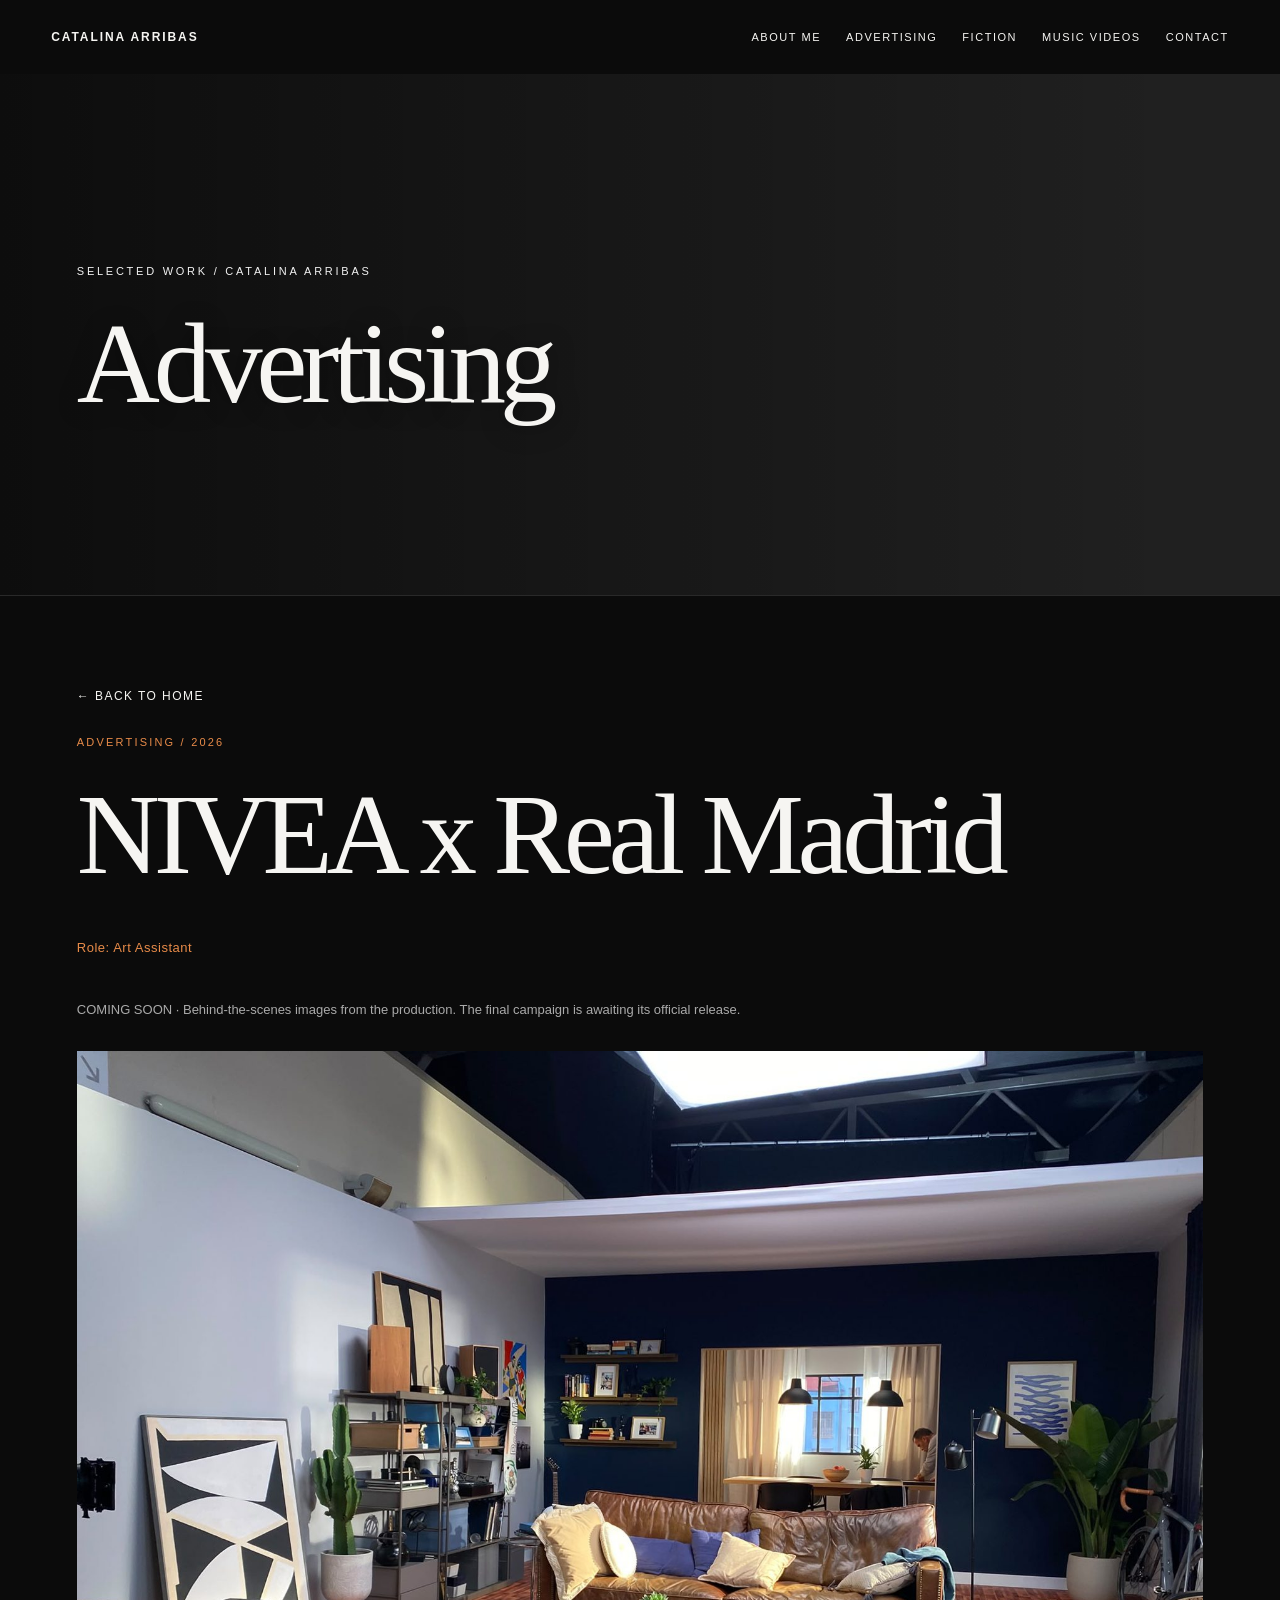
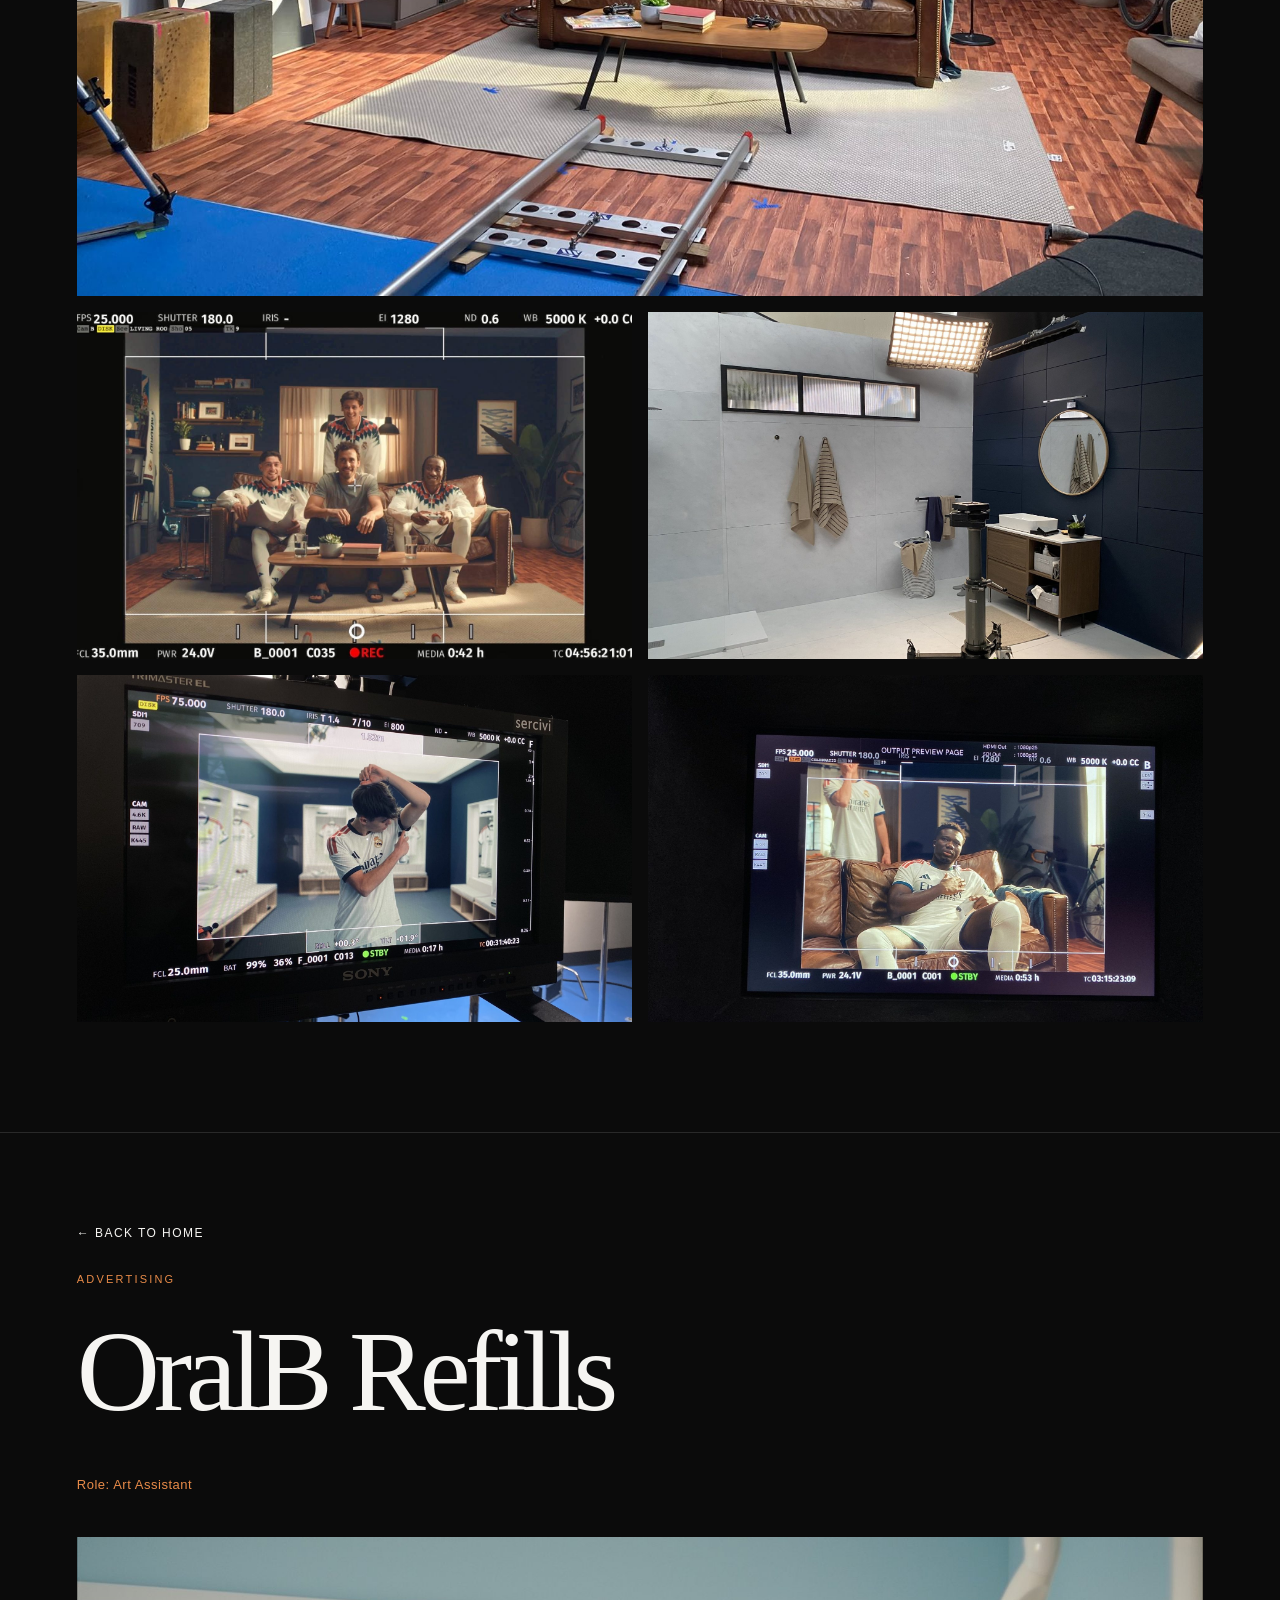
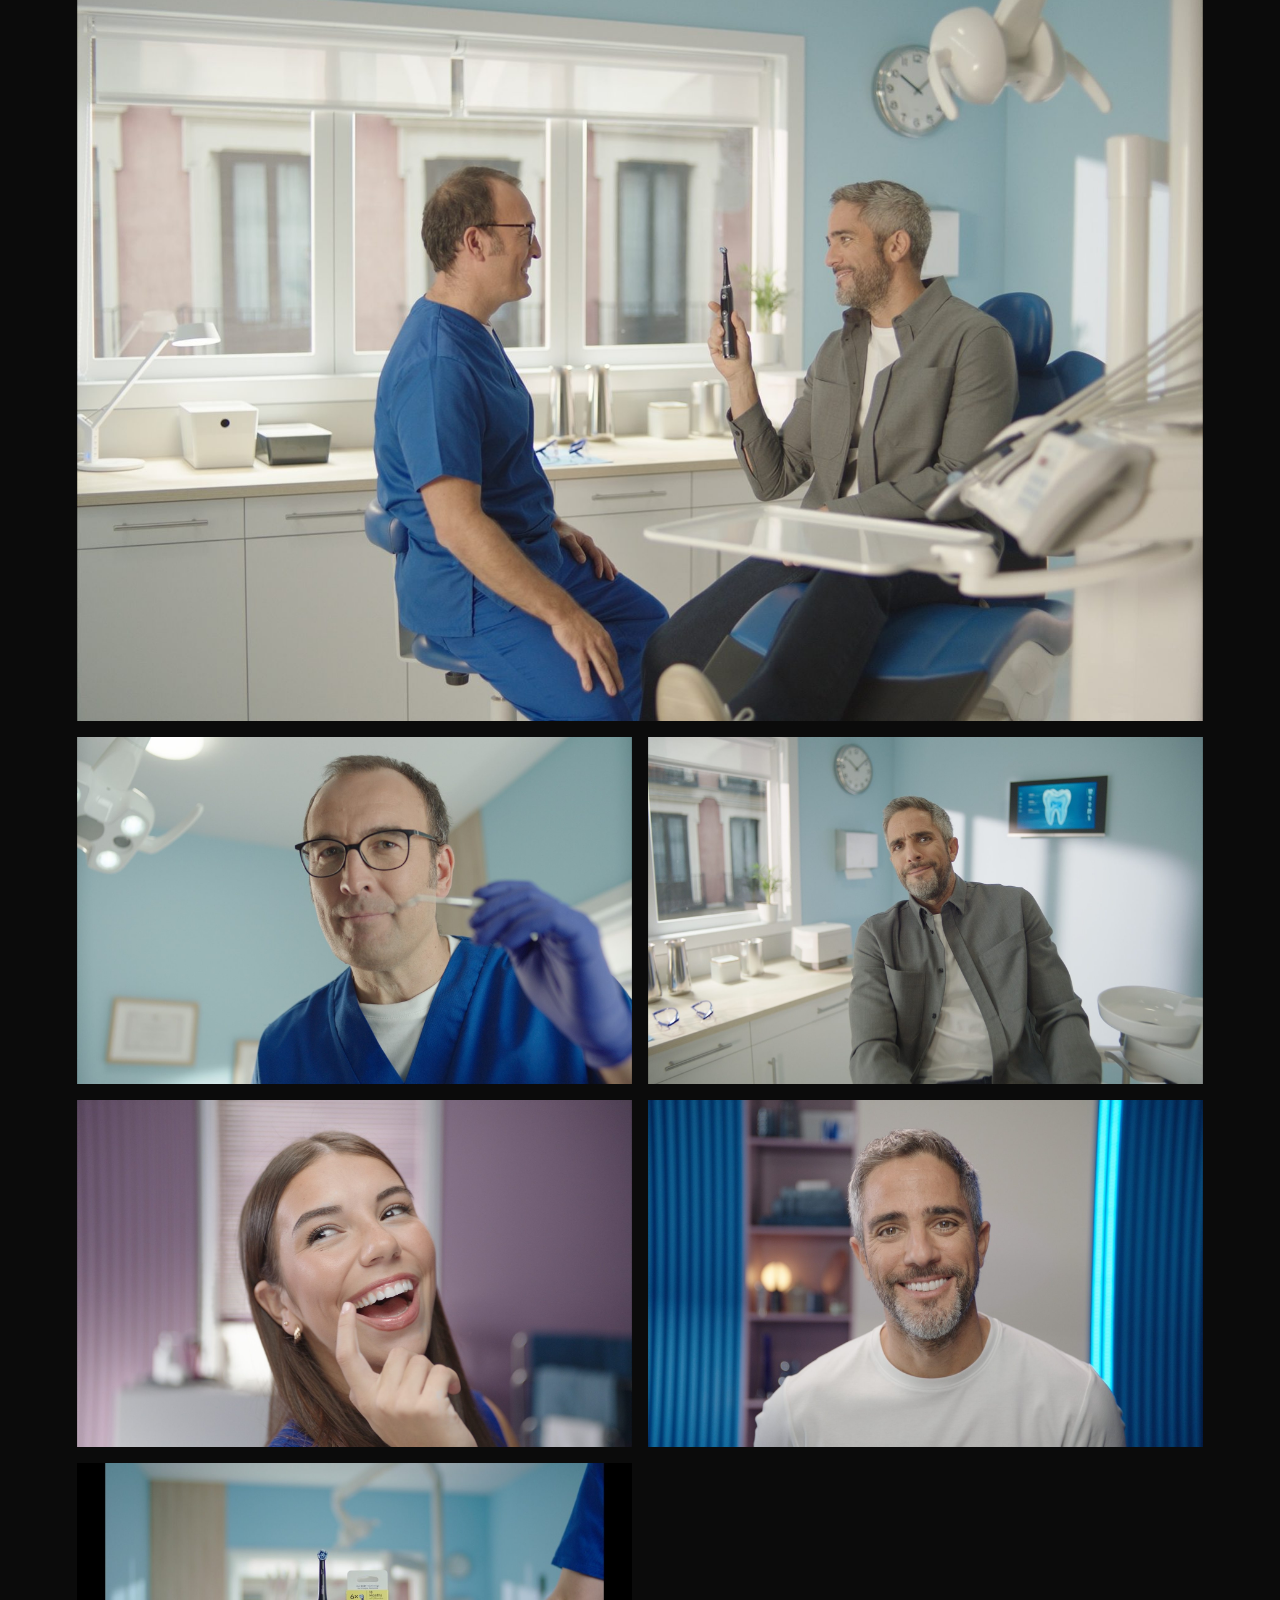
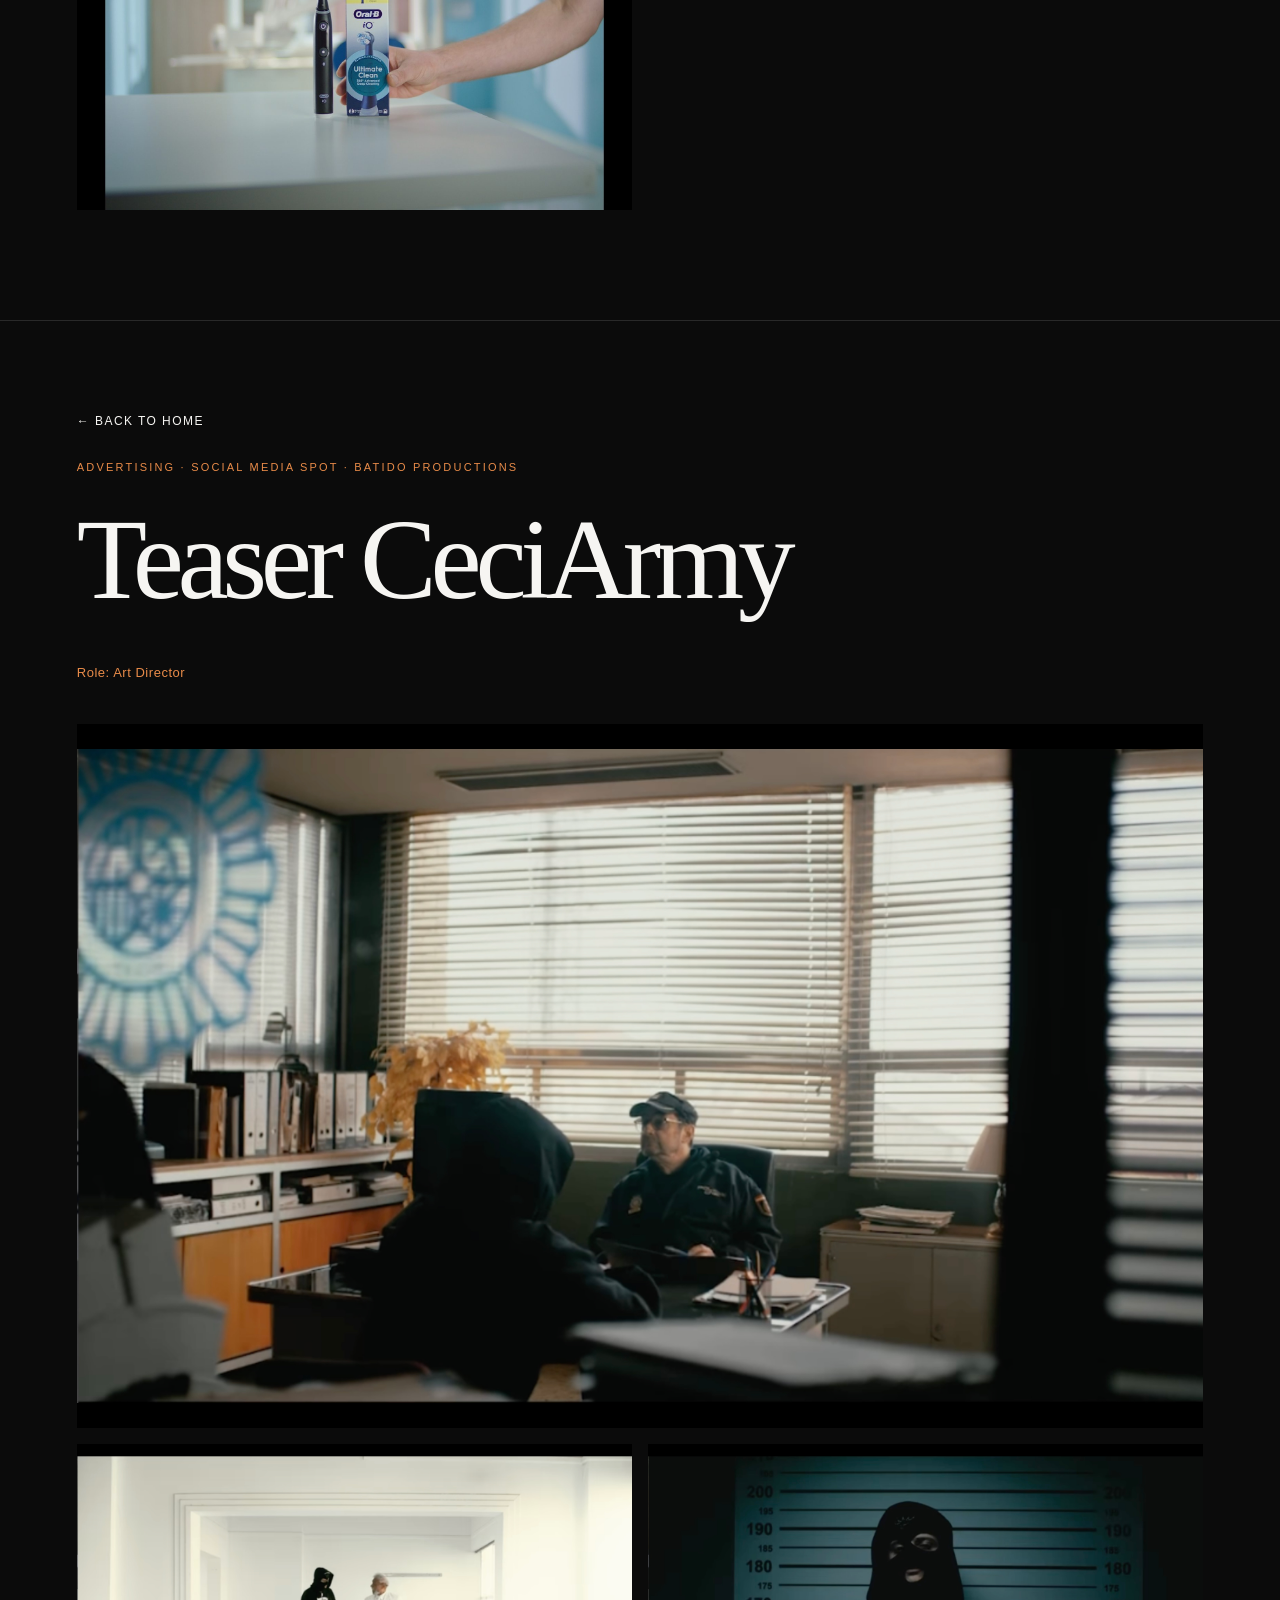
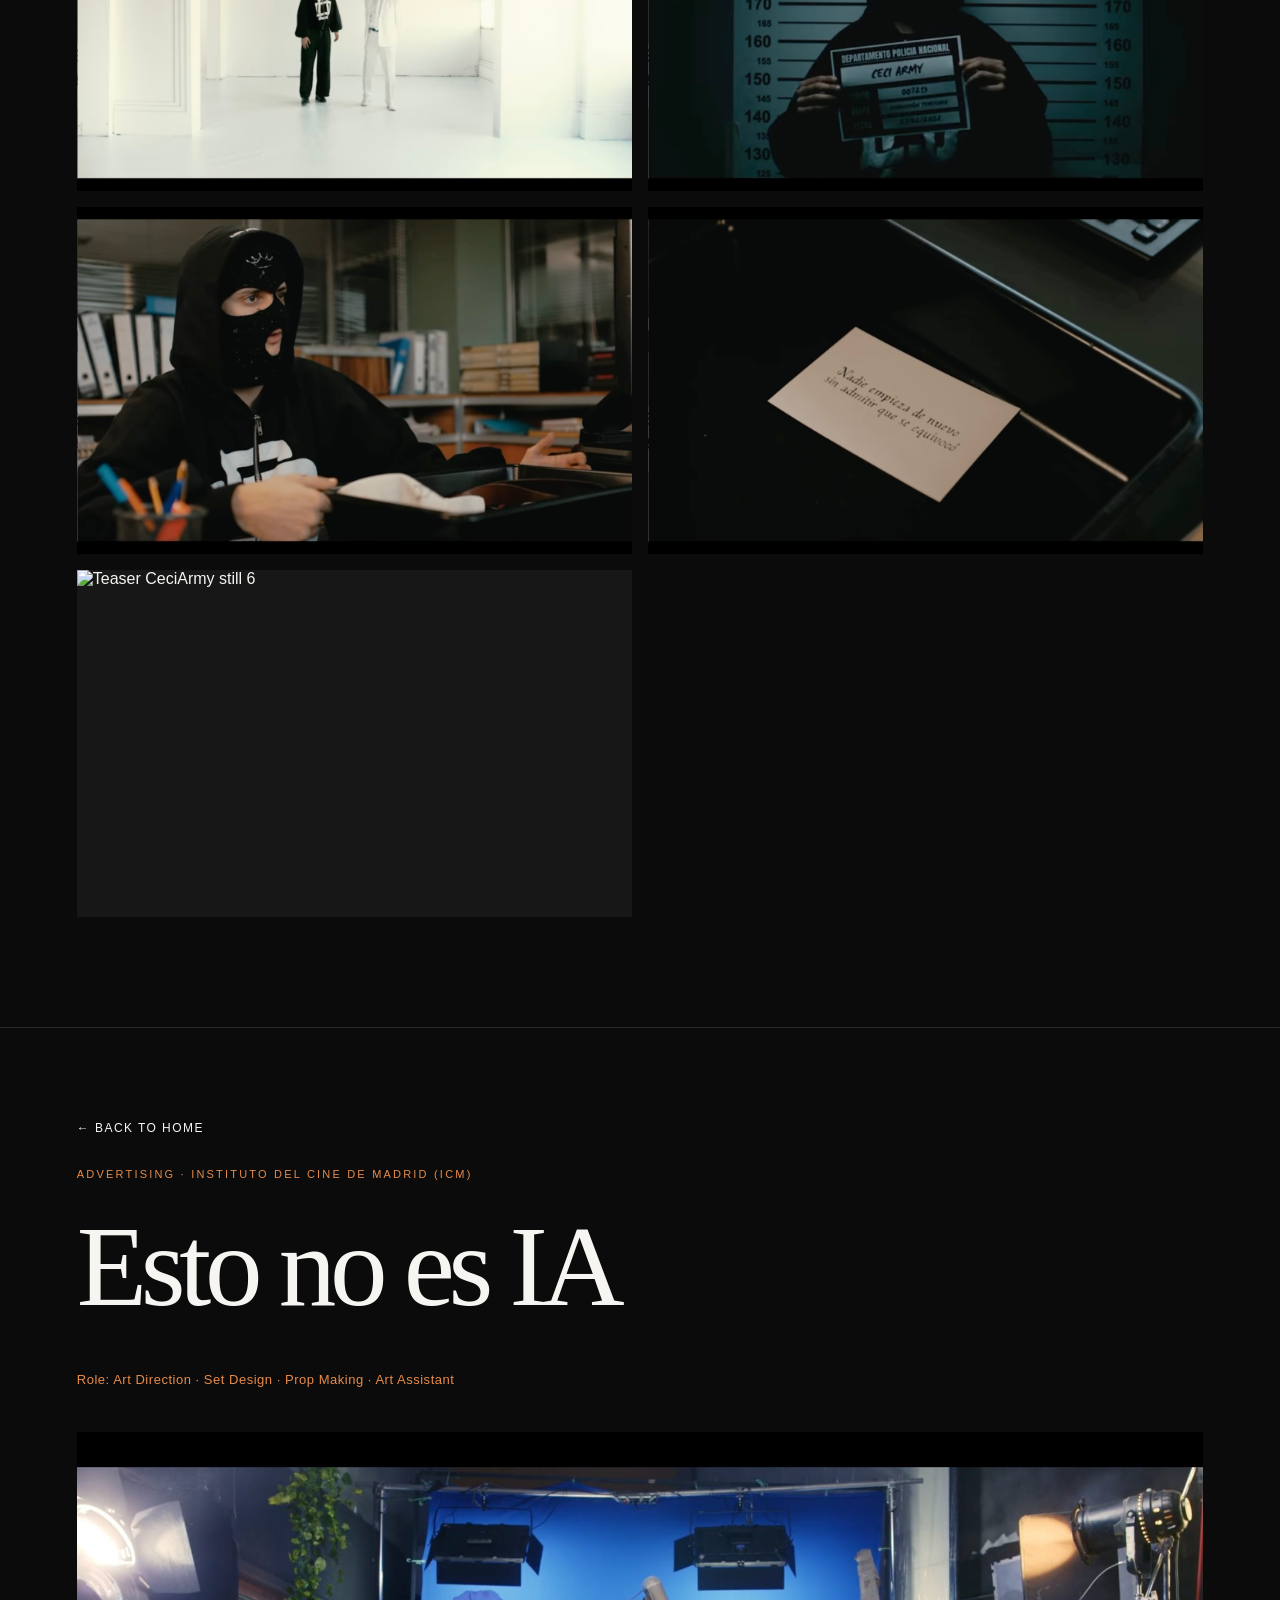
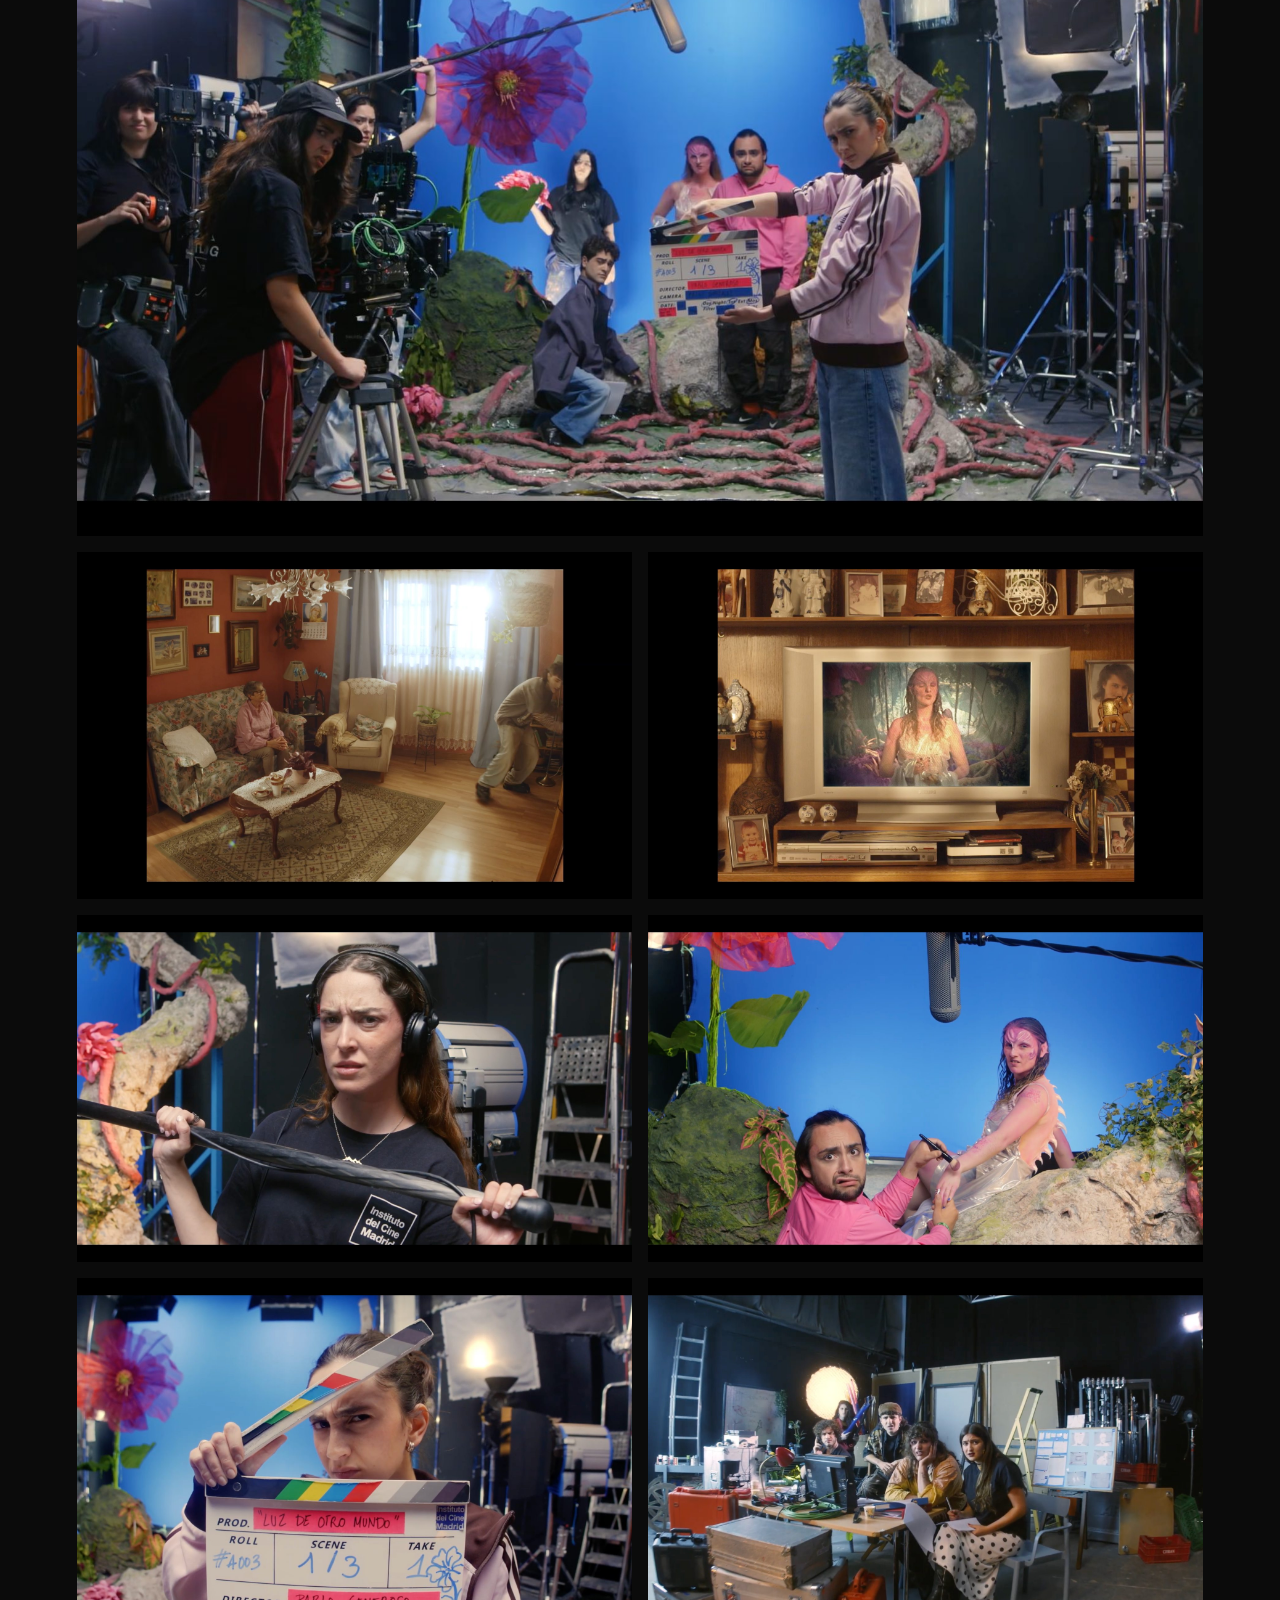
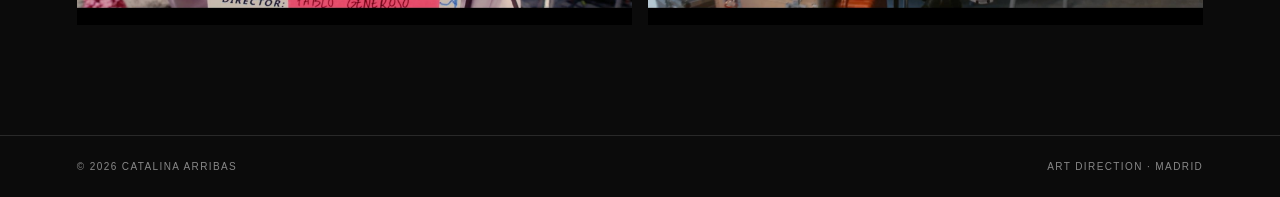
==== advertising.html @ 6de8f1e8 "Add files via upload" ====
<!DOCTYPE html>

<html lang="en"><head><meta charset="utf-8"/><meta content="width=device-width, initial-scale=1" name="viewport"/><meta content="#0b0b0b" name="theme-color"/><meta content="Catalina Arribas — Art Direction portfolio. Advertising, Fiction and Music Videos." name="description"/><title>Advertising — Catalina Arribas</title><style>
:root{color-scheme:dark}*{box-sizing:border-box}html{scroll-behavior:smooth}body{margin:0;background:#0b0b0b;color:#f6f5f2;font-family:Arial,Helvetica,sans-serif}a{color:inherit;text-decoration:none}header{position:absolute;z-index:3;top:0;left:0;width:100%;padding:30px 4%;display:flex;align-items:center;justify-content:space-between;gap:24px}.brand{font-size:12px;font-weight:700;letter-spacing:.16em}nav{display:flex;flex-wrap:wrap;gap:25px}nav a{font-size:11px;letter-spacing:.14em;text-transform:uppercase;transition:opacity .2s}nav a:hover{opacity:.55}.hero{min-height:100svh;position:relative;display:flex;align-items:center;justify-content:center;overflow:hidden;background:#111}.hero:before{content:"";position:absolute;inset:0;background:url('assets/cover.jpg') center center/cover no-repeat;filter:brightness(1)}.hero:after{content:"";position:absolute;inset:0;background:linear-gradient(180deg,rgba(0,0,0,.45),transparent 30%,rgba(0,0,0,.36))}.hero-content{z-index:1;text-align:center;width:100%;padding:20px}.hero h1{font-family:Georgia,'Times New Roman',serif;font-size:clamp(64px,11vw,185px);font-weight:400;letter-spacing:-.07em;line-height:.9;margin:0}.hero p{font-size:11px;letter-spacing:.38em;text-transform:uppercase;margin:30px 0 0}.scroll{position:absolute;z-index:2;bottom:32px;left:4%;font-size:10px;letter-spacing:.18em;text-transform:uppercase}section{padding:110px 6%;min-height:65vh;border-bottom:1px solid #292929}.eyebrow{font-size:11px;letter-spacing:.25em;text-transform:uppercase;color:#a8a8a8}h2{font-family:Georgia,'Times New Roman',serif;font-weight:400;font-size:clamp(55px,9vw,120px);letter-spacing:-.055em;margin:20px 0 35px}.project-card{display:block;max-width:1200px;margin-top:25px}.project-card img{display:block;width:100%;height:auto;aspect-ratio:16/9;object-fit:cover;transition:opacity .3s}.project-image{position:relative;display:block;overflow:hidden;background:#111}.project-image img{filter:brightness(.40) saturate(.72);transform:scale(1);transition:filter .65s ease,transform .8s ease}.project-card:hover .project-image img,.project-card:focus-visible .project-image img{filter:brightness(1) saturate(1);transform:scale(1.025)}.project-overlay{position:absolute;inset:0;display:flex;flex-direction:column;justify-content:center;align-items:center;text-align:center;padding:24px;pointer-events:none}.project-overlay-title{font-family:Georgia,serif;font-size:clamp(38px,6.5vw,100px);font-weight:400;letter-spacing:-.045em;line-height:1.05;text-shadow:0 2px 24px rgba(0,0,0,.35)}.project-overlay-subtitle{font-size:11px;letter-spacing:.22em;text-transform:uppercase;margin-top:20px}.project-card:focus-visible{outline:2px solid #d66b00;outline-offset:5px}@media(prefers-reduced-motion:reduce){.project-image img{transition:none}}.project-meta{display:flex;justify-content:space-between;gap:12px;flex-wrap:wrap;margin-top:18px}.project-meta strong{font-size:18px;font-weight:400}.project-meta span{font-size:11px;letter-spacing:.12em;text-transform:uppercase;color:#aaa}.project-detail{padding-top:100px}.project-detail img{display:block;width:100%;height:auto;margin-top:25px}.back-link{font-size:12px;letter-spacing:.12em;text-transform:uppercase}.placeholder{min-height:250px;border:1px solid #303030;display:flex;align-items:center;justify-content:center;text-align:center;color:#8e8e8e;font-size:12px;letter-spacing:.12em;text-transform:uppercase;padding:30px}.note{color:#aaa;max-width:600px;line-height:1.7;font-size:14px}.contact-link{font-family:Georgia,serif;font-size:clamp(25px,5vw,70px);text-decoration:underline;text-underline-offset:9px}footer{display:flex;justify-content:space-between;gap:16px;padding:25px 6%;color:#888;font-size:10px;letter-spacing:.14em;text-transform:uppercase}@media(max-width:700px){header{padding:23px 5%;align-items:flex-start;flex-direction:column;gap:20px}nav{gap:14px}nav a{font-size:10px}.hero h1{font-size:clamp(62px,15vw,105px)}.hero:before{background-position:56% center}section{padding:85px 6%;min-height:50vh}footer{flex-direction:column}}

.project-stack{display:grid;gap:72px}.project-card{margin-top:0}.project-overlay-title{color:#fff}
.project-tag{position:absolute;top:22px;right:22px;font-size:10px;letter-spacing:.18em;
padding:9px 12px;border:1px solid rgba(255,255,255,.65);color:#fff}
.project-detail{scroll-margin-top:20px}.detail-head{margin-bottom:40px}.detail-kicker{
font-size:11px;letter-spacing:.2em;text-transform:uppercase;color:#aaa}
.detail-role{color:#bdbdbd;font-size:13px;letter-spacing:.04em;line-height:1.8}
.gallery{display:grid;grid-template-columns:repeat(2,minmax(0,1fr));gap:16px}
.gallery img{margin:0;width:100%;height:100%;object-fit:cover}
.gallery figure{margin:0;overflow:hidden;background:#171717}
.gallery figure:first-child{grid-column:1/-1}
.gallery figure:first-child img{max-height:850px;object-fit:contain}
.gallery figure:not(:first-child) img{aspect-ratio:16/10}
.gallery figcaption{font-size:10px;letter-spacing:.12em;color:#999;padding:10px 0 4px}
.detail-note{font-size:13px;color:#aaa;line-height:1.7;max-width:700px;margin:0 0 30px}
@media(max-width:700px){.project-stack{gap:44px}.gallery{grid-template-columns:1fr}
.gallery figure:first-child{grid-column:auto}.project-tag{top:12px;right:12px;font-size:9px}
.project-overlay-title{font-size:clamp(28px,7vw,56px)}}

.project-meta span,.detail-kicker,.detail-role,.project-overlay-subtitle{color:#e88b49}.project-tag{color:#f2a064;border-color:#e88b49}

/* About and editorial separators */
#about{position:relative;min-height:100vh;display:grid;grid-template-columns:1fr 1fr;gap:6vw;align-items:center;background:#161616 url('assets/about-me.png') center/cover no-repeat;padding:120px 6%;isolation:isolate}#about:before{content:'';position:absolute;inset:0;background:linear-gradient(90deg,rgba(0,0,0,.66),rgba(0,0,0,.72));z-index:-1}.about-title{font-family:Georgia,serif;font-weight:400;font-size:clamp(56px,7vw,115px);line-height:.98;letter-spacing:-.055em;margin:32px 0}.about-copy{font-size:clamp(15px,1.35vw,20px);line-height:1.75;max-width:660px}.about-columns{display:grid;grid-template-columns:1fr 1fr;gap:22px;margin-top:38px}.about-columns h3{font-size:11px;letter-spacing:.18em;text-transform:uppercase;color:#d68a40}.about-columns p{font-size:14px;line-height:1.8}.section-banner{height:clamp(105px,12vw,190px);width:100%;background-position:center;background-size:cover;border:0;padding:0;min-height:0}.section-banner.advertising{background-image:url('assets/banner-advertising.jpg')}.section-banner.fiction{background-image:url('assets/banner-fiction.jpg')}.section-banner.music{background-image:url('assets/banner-music-videos.jpg')}.section-banner.contact{background-image:url('assets/banner-contact.jpg')}#contact .contact-phone{font-size:clamp(21px,3vw,38px);font-family:Georgia,serif} @media(max-width:700px){#about{grid-template-columns:1fr;gap:12px;padding:110px 6% 75px;min-height:85vh}.about-title{font-size:clamp(55px,12vw,85px)}.about-copy{font-size:15px}.section-banner{height:110px}}
 .hero-name{position:relative;color:#e87900;font-family:Georgia,serif;font-weight:400;font-size:clamp(76px,13vw,210px);line-height:.76;letter-spacing:-.075em;text-align:center;text-transform:none;text-shadow:0 1px 8px rgba(0,0,0,.1)}@media(max-width:700px){.hero-name{font-size:clamp(70px,17vw,135px)}} 
/* Project pages: only covers on home; details open as separate views */
.project-detail{display:none}
.project-detail:target{display:block;min-height:100vh;padding-top:130px}
body:has(.project-detail:target) main > :not(.project-detail){display:none}
body:has(.project-detail:target) .project-detail:not(:target){display:none}
.project-image-placeholder{width:100%;height:100%;min-height:300px;display:grid;place-items:center;background:#222;color:#aaa;letter-spacing:.15em;text-transform:uppercase;font-size:12px}
</style><style>header{position:relative;background:#0b0b0b}main>section:first-child{min-height:0;padding-top:85px;padding-bottom:40px}main>section:first-child h2{margin-bottom:0}.project-detail{scroll-margin-top:20px}</style><style>/* Category pages: display every project in sequence, including when arriving via a cover anchor. */
.project-detail,.project-detail:target{display:block !important;min-height:0 !important;padding-top:90px !important;scroll-margin-top:20px}
body:has(.project-detail:target) main > :not(.project-detail){display:block !important}
body:has(.project-detail:target) .project-detail:not(:target){display:block !important}
.project-detail .back-link{display:inline-block;margin-bottom:22px}
@media(max-width:700px){.project-detail,.project-detail:target{padding-top:65px !important}}
</style><style>
/* Full-bleed photographic category header */
main > section:first-child{
  position:relative; isolation:isolate; display:flex; flex-direction:column;
  justify-content:center; min-height:clamp(360px,58vh,720px) !important;
  padding:100px 6% 75px !important; border-bottom:1px solid #292929;
  background:#242424 url('assets/header-advertising.jpg') center center/cover no-repeat;
}
main > section:first-child::before{content:"";position:absolute;inset:0;z-index:-1;
  background:linear-gradient(90deg,rgba(0,0,0,.64),rgba(0,0,0,.12) 90%);}
main > section:first-child h2{margin:20px 0 0 !important;position:relative;
  text-shadow:0 3px 25px rgba(0,0,0,.35);}
main > section:first-child .eyebrow{position:relative;color:#f2f2f2;}
@media(max-width:700px){main > section:first-child{min-height:390px !important;
  padding:95px 6% 60px !important;background-position:center;}}
</style></head><body><header><a class="brand" href="index.html#home">CATALINA ARRIBAS</a><nav aria-label="Main navigation"><a href="index.html#about">About Me</a><a href="advertising.html">Advertising</a><a href="fiction.html">Fiction</a><a href="music-videos.html">Music Videos</a><a href="index.html#contact">Contact</a></nav></header><main><section id="advertising"><span class="eyebrow">Selected work / Catalina Arribas</span><h2>Advertising</h2></section><section class="project-detail" id="nivea-real-madrid"><a class="back-link" href="index.html#advertising">← Back to Home</a><div class="detail-head"><p class="detail-kicker">Advertising / 2026</p><h2>NIVEA x Real Madrid</h2><p class="detail-role">Role: Art Assistant</p></div><p class="detail-note">COMING SOON · Behind-the-scenes images from the production. The final campaign is awaiting its official release.</p><div class="gallery"><figure><img alt="NIVEA x Real Madrid — image 1" loading="lazy" src="assets/nivea-01.jpg"/></figure><figure><img alt="NIVEA x Real Madrid — image 2" loading="lazy" src="assets/nivea-02.jpg"/></figure><figure><img alt="NIVEA x Real Madrid — image 3" loading="lazy" src="assets/nivea-03.jpg"/></figure><figure><img alt="NIVEA x Real Madrid — image 4" loading="lazy" src="assets/nivea-04.jpg"/></figure><figure><img alt="NIVEA x Real Madrid — image 5" loading="lazy" src="assets/nivea-05.jpg"/></figure></div></section><section class="project-detail" id="oralb-refills"><a class="back-link" href="index.html#advertising">← Back to Home</a><div class="detail-head"><p class="detail-kicker">Advertising</p><h2>OralB Refills</h2><p class="detail-role">Role: Art Assistant</p></div><div class="gallery"><figure><img alt="OralB Refills — image 1" loading="lazy" src="assets/oralb-01.jpg"/></figure><figure><img alt="OralB Refills — image 2" loading="lazy" src="assets/oralb-02.jpg"/></figure><figure><img alt="OralB Refills — image 3" loading="lazy" src="assets/oralb-03.jpg"/></figure><figure><img alt="OralB Refills — image 4" loading="lazy" src="assets/oralb-04.jpg"/></figure><figure><img alt="OralB Refills — image 5" loading="lazy" src="assets/oralb-05.jpg"/></figure><figure><img alt="OralB Refills — image 6" loading="lazy" src="assets/oralb-06.jpg"/></figure></div></section><section class="project-detail" id="ceciarmy"><a class="back-link" href="index.html#advertising">← Back to Home</a><div class="detail-head"><p class="detail-kicker">Advertising · Social Media Spot · Batido Productions</p><h2>Teaser CeciArmy</h2><p class="detail-role">Role: Art Director</p></div><div class="gallery"><figure><img alt="Teaser CeciArmy still 1" loading="lazy" src="assets/ceciarmy-01.jpg"/></figure><figure><img alt="Teaser CeciArmy still 2" loading="lazy" src="assets/ceciarmy-02.jpg"/></figure><figure><img alt="Teaser CeciArmy still 3" loading="lazy" src="assets/ceciarmy-03.jpg"/></figure><figure><img alt="Teaser CeciArmy still 4" loading="lazy" src="assets/ceciarmy-04.jpg"/></figure><figure><img alt="Teaser CeciArmy still 5" loading="lazy" src="assets/ceciarmy-05.jpg"/></figure><figure><img alt="Teaser CeciArmy still 6" loading="lazy" src="assets/ceciarmy-06.jpg"/></figure></div></section><section class="project-detail" id="esto-no-es-ia"><a class="back-link" href="index.html#advertising">← Back to Home</a><div class="detail-head"><p class="detail-kicker">Advertising · Instituto del Cine de Madrid (ICM)</p><h2>Esto no es IA</h2><p class="detail-role">Role: Art Direction · Set Design · Prop Making · Art Assistant</p></div><div class="gallery"><figure><img alt="Esto no es IA — image 1" loading="lazy" src="assets/icm-01.jpg"/></figure><figure><img alt="Esto no es IA — image 2" loading="lazy" src="assets/icm-02.jpg"/></figure><figure><img alt="Esto no es IA — image 3" loading="lazy" src="assets/icm-03.jpg"/></figure><figure><img alt="Esto no es IA — image 4" loading="lazy" src="assets/icm-04.jpg"/></figure><figure><img alt="Esto no es IA — image 5" loading="lazy" src="assets/icm-05.jpg"/></figure><figure><img alt="Esto no es IA — image 6" loading="lazy" src="assets/icm-06.jpg"/></figure><figure><img alt="Esto no es IA — image 7" loading="lazy" src="assets/icm-07.jpg"/></figure></div></section></main><footer><span>© 2026 Catalina Arribas</span><span>Art Direction · Madrid</span></footer></body></html>
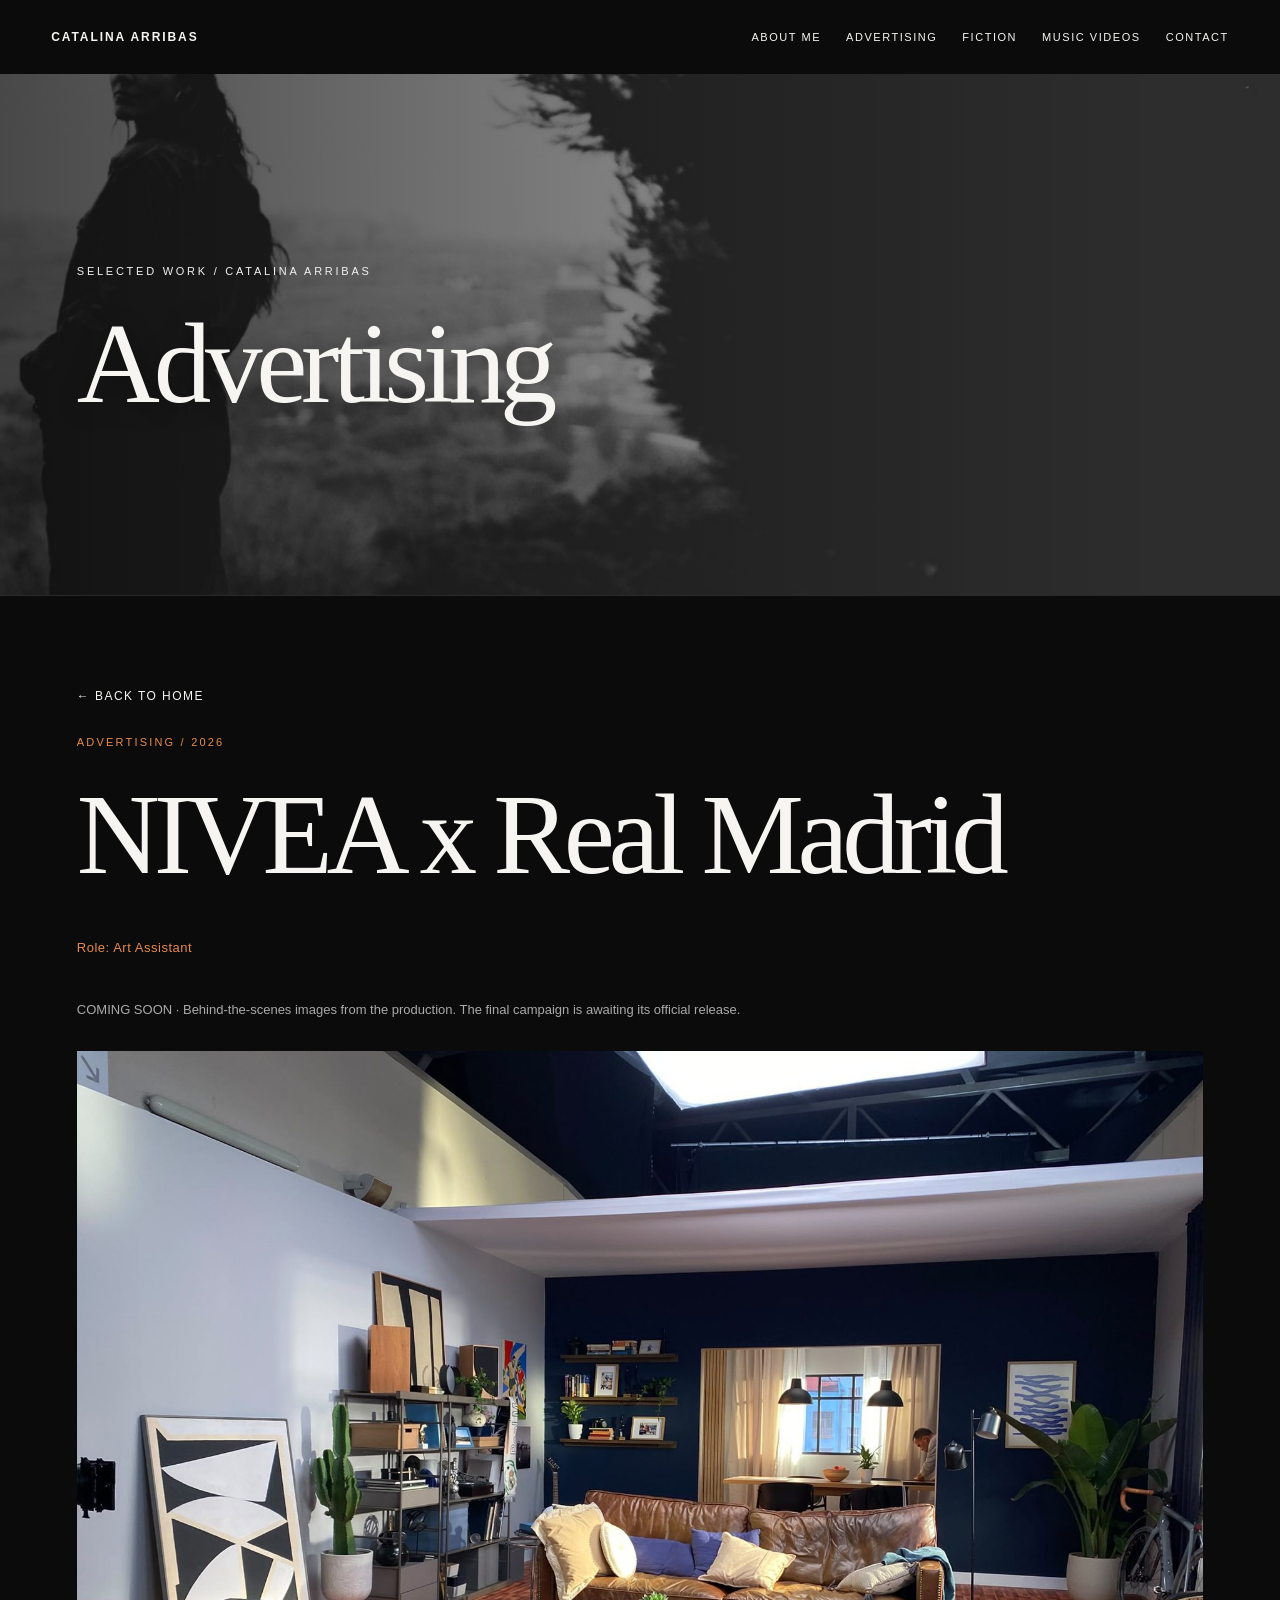
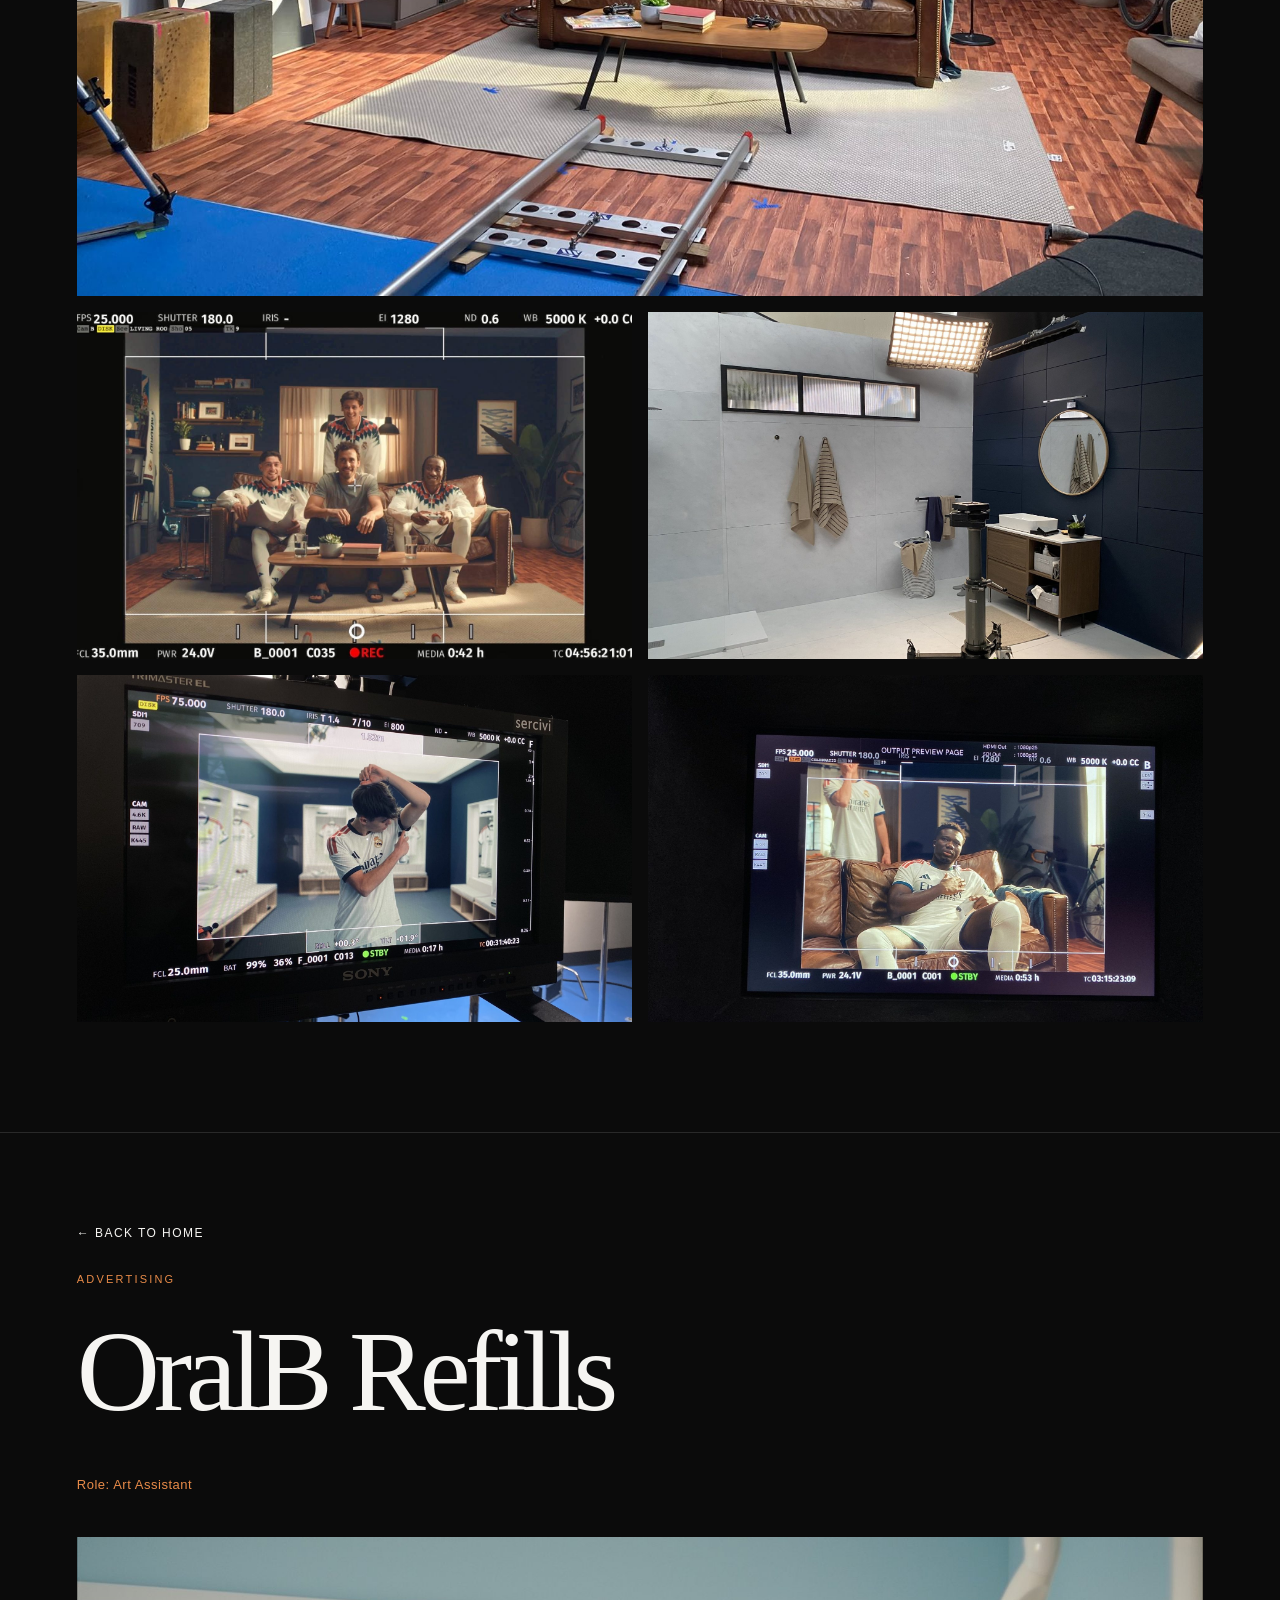
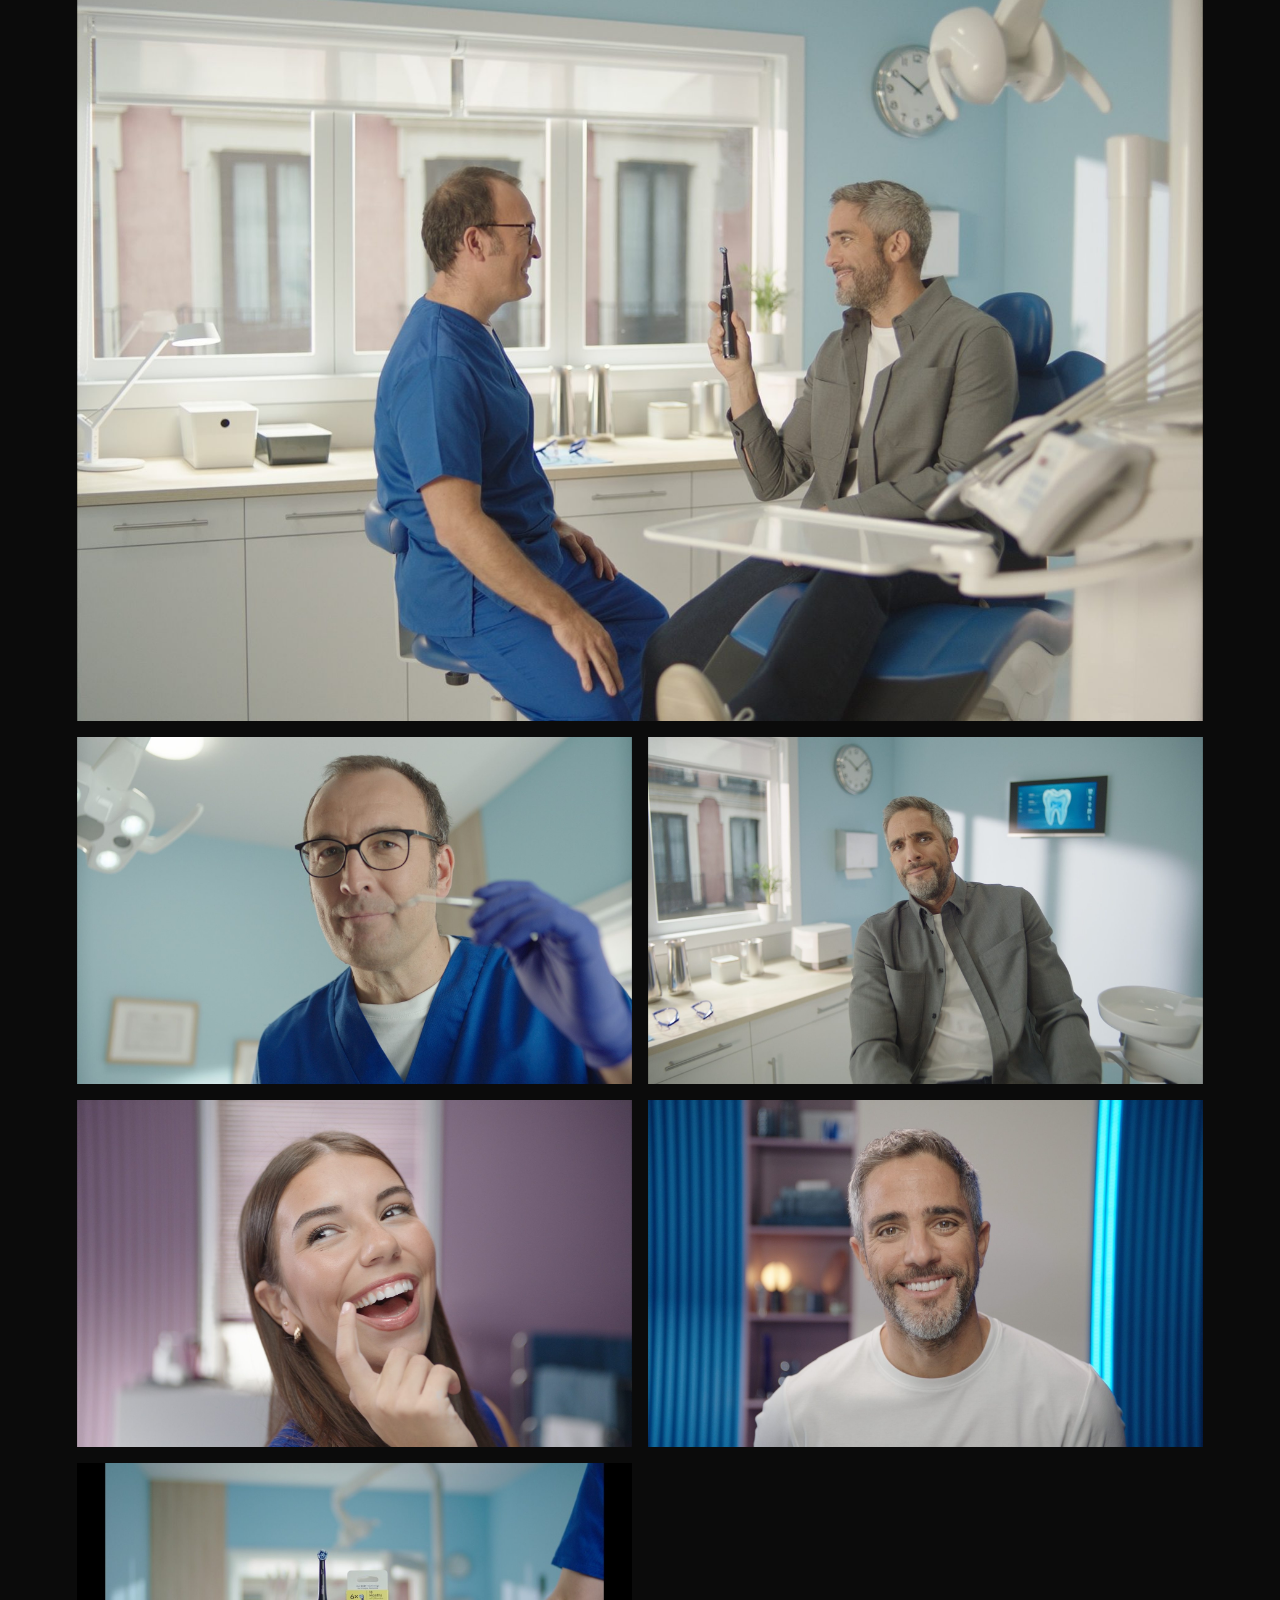
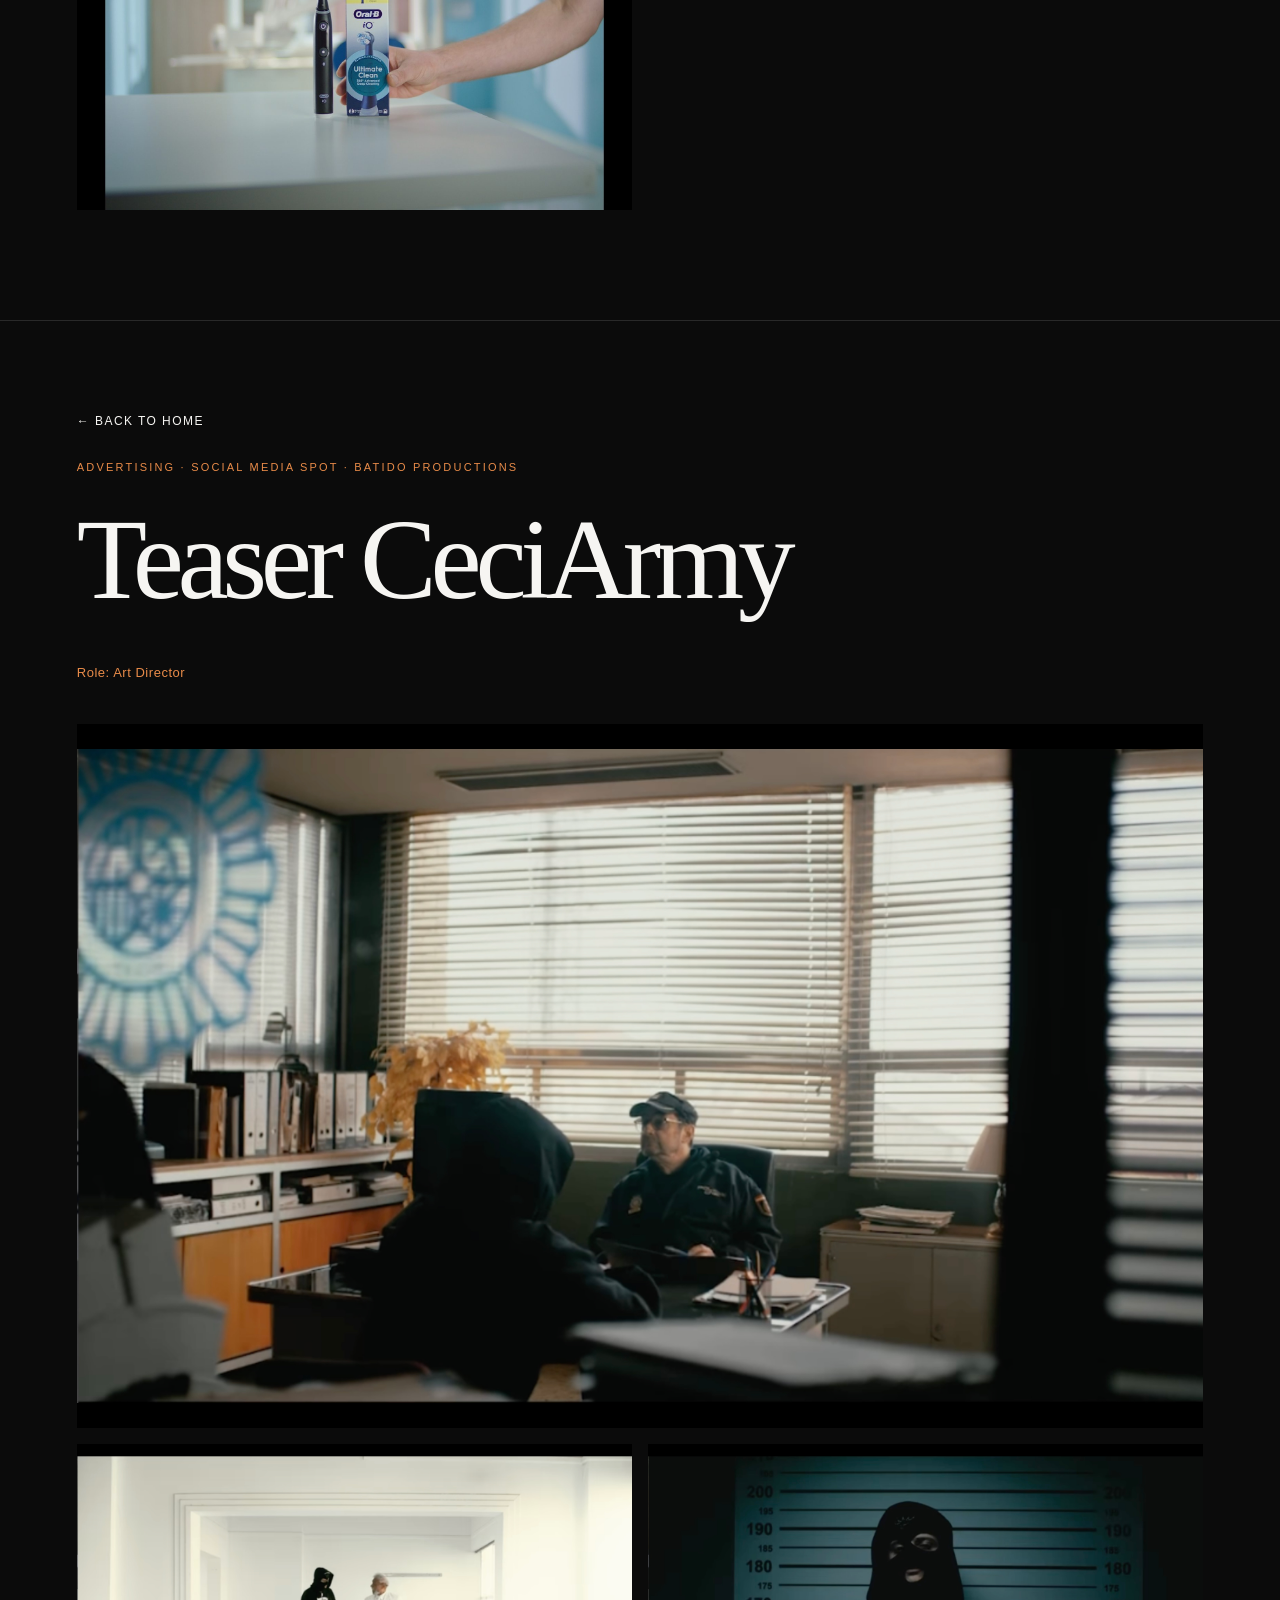
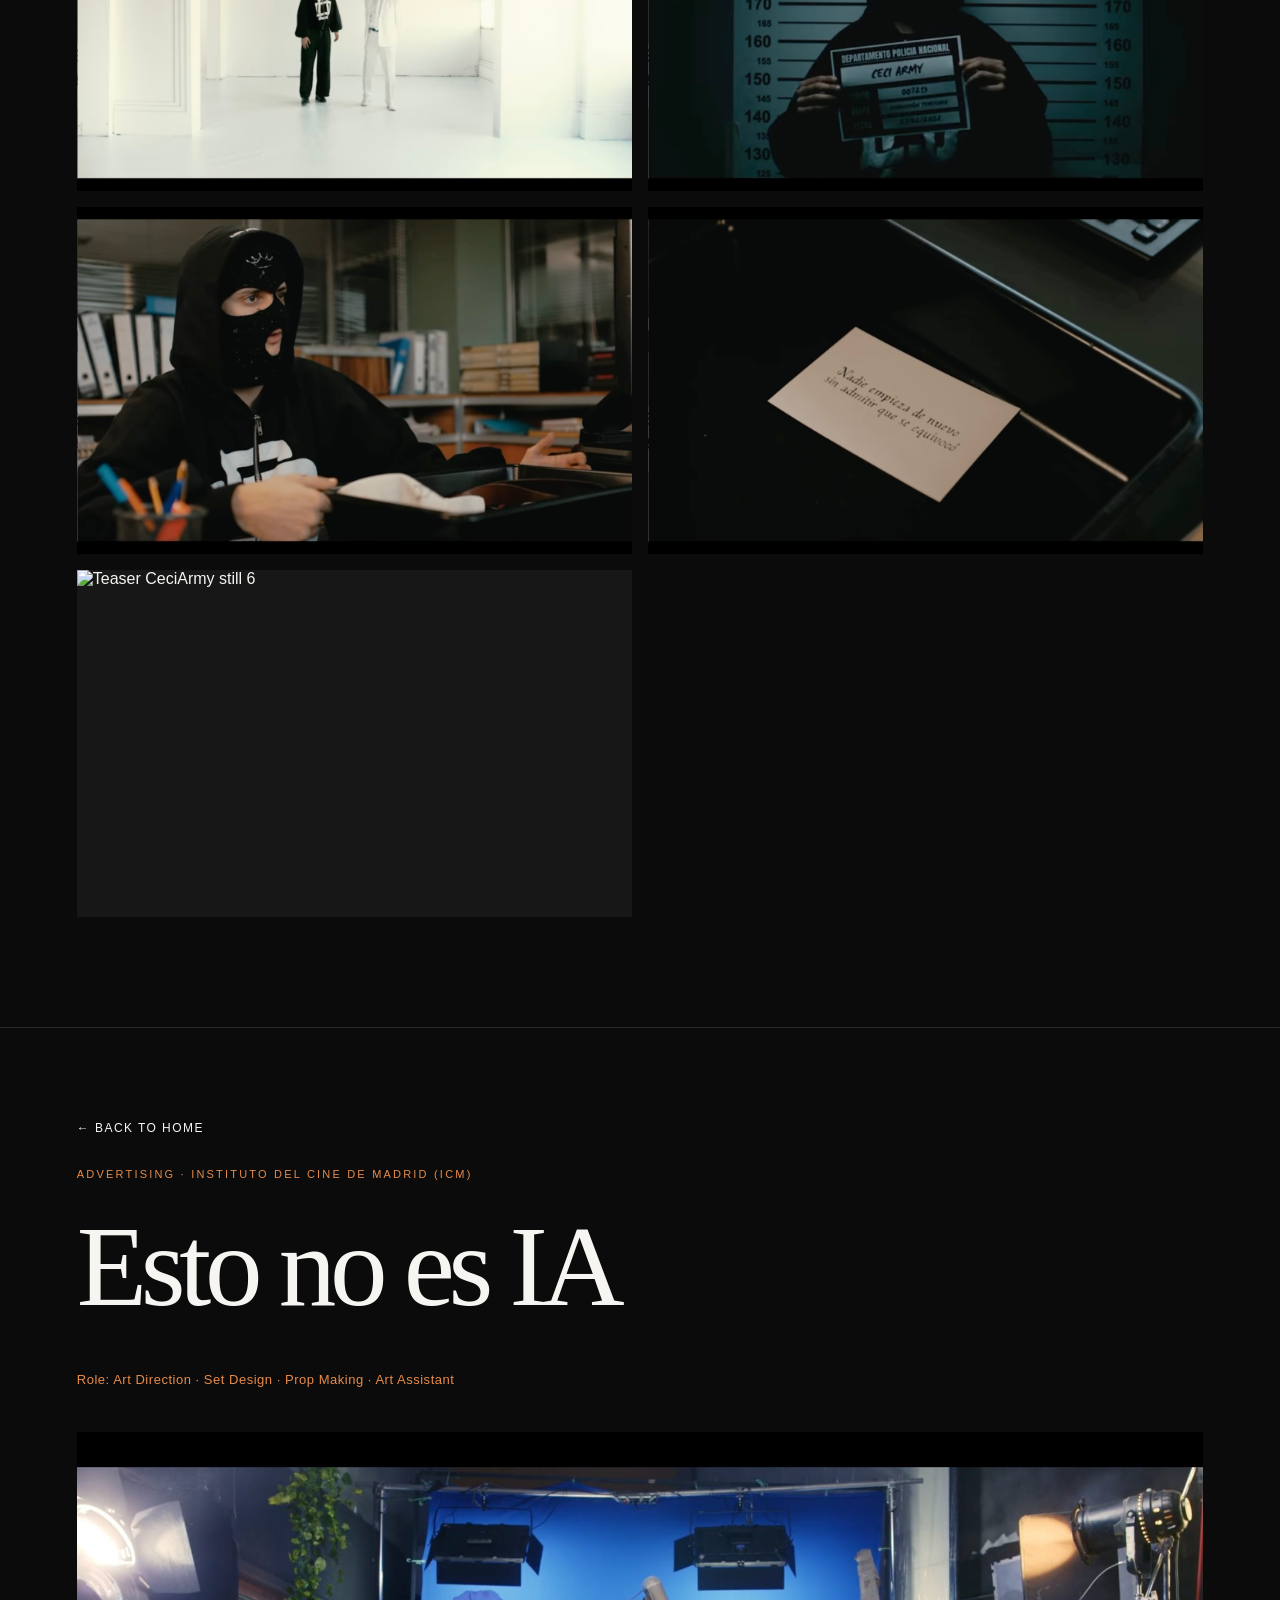
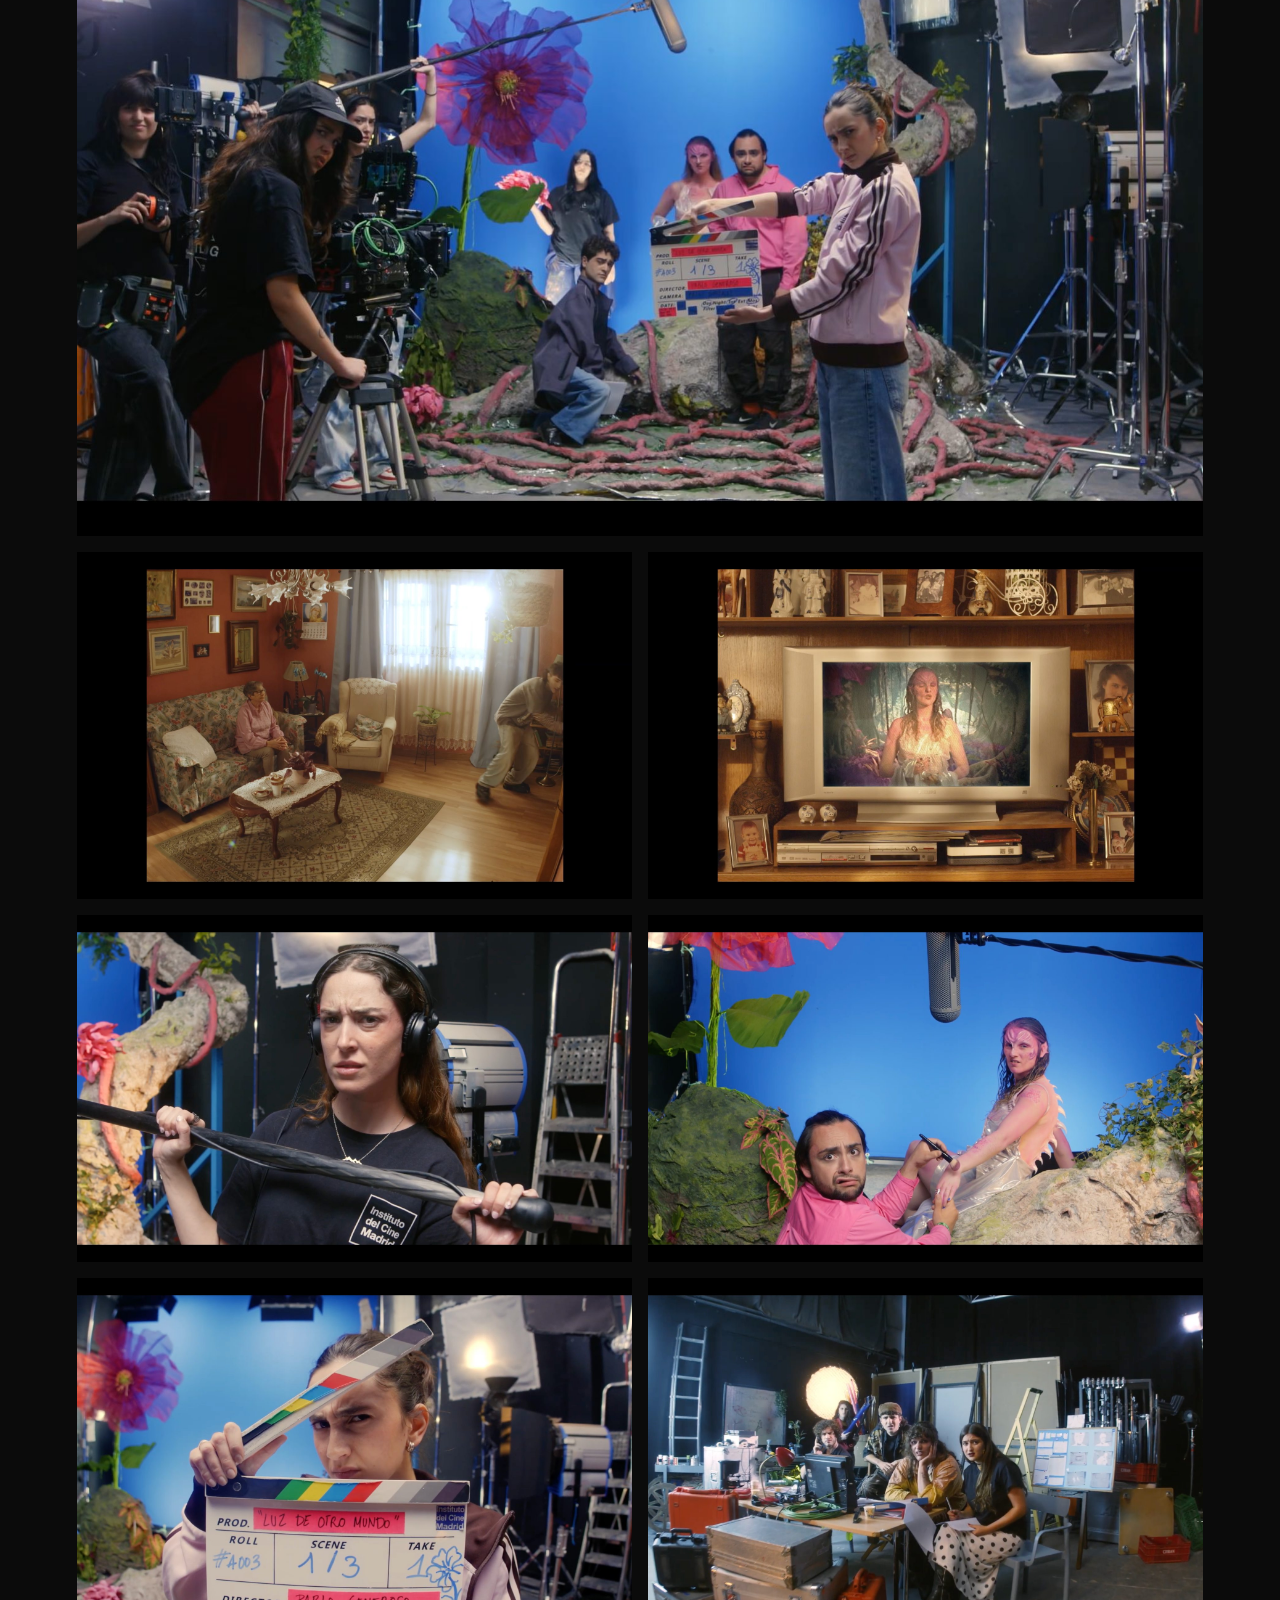
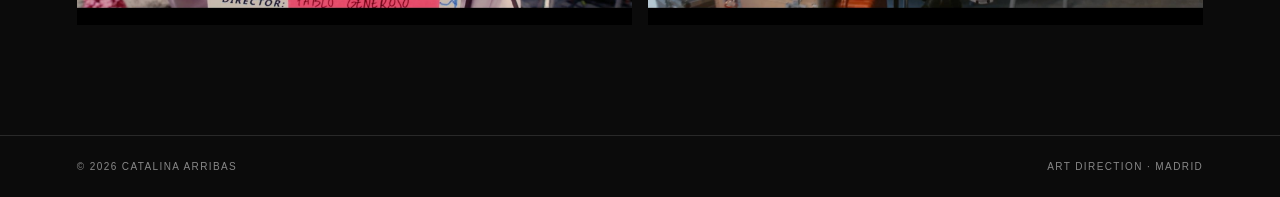
==== commit 11b6b5ab: "Add files via upload" ====
--- a/advertising.html
+++ b/advertising.html
@@ -53,4 +53,4 @@
 main > section:first-child .eyebrow{position:relative;color:#f2f2f2;}
 @media(max-width:700px){main > section:first-child{min-height:390px !important;
   padding:95px 6% 60px !important;background-position:center;}}
-</style></head><body><header><a class="brand" href="index.html#home">CATALINA ARRIBAS</a><nav aria-label="Main navigation"><a href="index.html#about">About Me</a><a href="advertising.html">Advertising</a><a href="fiction.html">Fiction</a><a href="music-videos.html">Music Videos</a><a href="index.html#contact">Contact</a></nav></header><main><section id="advertising"><span class="eyebrow">Selected work / Catalina Arribas</span><h2>Advertising</h2></section><section class="project-detail" id="nivea-real-madrid"><a class="back-link" href="index.html#advertising">← Back to Home</a><div class="detail-head"><p class="detail-kicker">Advertising / 2026</p><h2>NIVEA x Real Madrid</h2><p class="detail-role">Role: Art Assistant</p></div><p class="detail-note">COMING SOON · Behind-the-scenes images from the production. The final campaign is awaiting its official release.</p><div class="gallery"><figure><img alt="NIVEA x Real Madrid — image 1" loading="lazy" src="assets/nivea-01.jpg"/></figure><figure><img alt="NIVEA x Real Madrid — image 2" loading="lazy" src="assets/nivea-02.jpg"/></figure><figure><img alt="NIVEA x Real Madrid — image 3" loading="lazy" src="assets/nivea-03.jpg"/></figure><figure><img alt="NIVEA x Real Madrid — image 4" loading="lazy" src="assets/nivea-04.jpg"/></figure><figure><img alt="NIVEA x Real Madrid — image 5" loading="lazy" src="assets/nivea-05.jpg"/></figure></div></section><section class="project-detail" id="oralb-refills"><a class="back-link" href="index.html#advertising">← Back to Home</a><div class="detail-head"><p class="detail-kicker">Advertising</p><h2>OralB Refills</h2><p class="detail-role">Role: Art Assistant</p></div><div class="gallery"><figure><img alt="OralB Refills — image 1" loading="lazy" src="assets/oralb-01.jpg"/></figure><figure><img alt="OralB Refills — image 2" loading="lazy" src="assets/oralb-02.jpg"/></figure><figure><img alt="OralB Refills — image 3" loading="lazy" src="assets/oralb-03.jpg"/></figure><figure><img alt="OralB Refills — image 4" loading="lazy" src="assets/oralb-04.jpg"/></figure><figure><img alt="OralB Refills — image 5" loading="lazy" src="assets/oralb-05.jpg"/></figure><figure><img alt="OralB Refills — image 6" loading="lazy" src="assets/oralb-06.jpg"/></figure></div></section><section class="project-detail" id="ceciarmy"><a class="back-link" href="index.html#advertising">← Back to Home</a><div class="detail-head"><p class="detail-kicker">Advertising · Social Media Spot · Batido Productions</p><h2>Teaser CeciArmy</h2><p class="detail-role">Role: Art Director</p></div><div class="gallery"><figure><img alt="Teaser CeciArmy still 1" loading="lazy" src="assets/ceciarmy-01.jpg"/></figure><figure><img alt="Teaser CeciArmy still 2" loading="lazy" src="assets/ceciarmy-02.jpg"/></figure><figure><img alt="Teaser CeciArmy still 3" loading="lazy" src="assets/ceciarmy-03.jpg"/></figure><figure><img alt="Teaser CeciArmy still 4" loading="lazy" src="assets/ceciarmy-04.jpg"/></figure><figure><img alt="Teaser CeciArmy still 5" loading="lazy" src="assets/ceciarmy-05.jpg"/></figure><figure><img alt="Teaser CeciArmy still 6" loading="lazy" src="assets/ceciarmy-06.jpg"/></figure></div></section><section class="project-detail" id="esto-no-es-ia"><a class="back-link" href="index.html#advertising">← Back to Home</a><div class="detail-head"><p class="detail-kicker">Advertising · Instituto del Cine de Madrid (ICM)</p><h2>Esto no es IA</h2><p class="detail-role">Role: Art Direction · Set Design · Prop Making · Art Assistant</p></div><div class="gallery"><figure><img alt="Esto no es IA — image 1" loading="lazy" src="assets/icm-01.jpg"/></figure><figure><img alt="Esto no es IA — image 2" loading="lazy" src="assets/icm-02.jpg"/></figure><figure><img alt="Esto no es IA — image 3" loading="lazy" src="assets/icm-03.jpg"/></figure><figure><img alt="Esto no es IA — image 4" loading="lazy" src="assets/icm-04.jpg"/></figure><figure><img alt="Esto no es IA — image 5" loading="lazy" src="assets/icm-05.jpg"/></figure><figure><img alt="Esto no es IA — image 6" loading="lazy" src="assets/icm-06.jpg"/></figure><figure><img alt="Esto no es IA — image 7" loading="lazy" src="assets/icm-07.jpg"/></figure></div></section></main><footer><span>© 2026 Catalina Arribas</span><span>Art Direction · Madrid</span></footer></body></html>
+</style><link rel="stylesheet" href="overrides.css"><script defer src="editor.js"></script></head><body><header><a class="brand" href="index.html#home">CATALINA ARRIBAS</a><nav aria-label="Main navigation"><a href="index.html#about">About Me</a><a href="advertising.html">Advertising</a><a href="fiction.html">Fiction</a><a href="music-videos.html">Music Videos</a><a href="index.html#contact">Contact</a></nav></header><main><section id="advertising"><span class="eyebrow">Selected work / Catalina Arribas</span><h2>Advertising</h2></section><section class="project-detail" id="nivea-real-madrid"><a class="back-link" href="index.html#advertising">← Back to Home</a><div class="detail-head"><p class="detail-kicker">Advertising / 2026</p><h2>NIVEA x Real Madrid</h2><p class="detail-role">Role: Art Assistant</p></div><p class="detail-note">COMING SOON · Behind-the-scenes images from the production. The final campaign is awaiting its official release.</p><div class="gallery"><figure><img alt="NIVEA x Real Madrid — image 1" loading="lazy" src="assets/nivea-01.jpg"/></figure><figure><img alt="NIVEA x Real Madrid — image 2" loading="lazy" src="assets/nivea-02.jpg"/></figure><figure><img alt="NIVEA x Real Madrid — image 3" loading="lazy" src="assets/nivea-03.jpg"/></figure><figure><img alt="NIVEA x Real Madrid — image 4" loading="lazy" src="assets/nivea-04.jpg"/></figure><figure><img alt="NIVEA x Real Madrid — image 5" loading="lazy" src="assets/nivea-05.jpg"/></figure></div></section><section class="project-detail" id="oralb-refills"><a class="back-link" href="index.html#advertising">← Back to Home</a><div class="detail-head"><p class="detail-kicker">Advertising</p><h2>OralB Refills</h2><p class="detail-role">Role: Art Assistant</p></div><div class="gallery"><figure><img alt="OralB Refills — image 1" loading="lazy" src="assets/oralb-01.jpg"/></figure><figure><img alt="OralB Refills — image 2" loading="lazy" src="assets/oralb-02.jpg"/></figure><figure><img alt="OralB Refills — image 3" loading="lazy" src="assets/oralb-03.jpg"/></figure><figure><img alt="OralB Refills — image 4" loading="lazy" src="assets/oralb-04.jpg"/></figure><figure><img alt="OralB Refills — image 5" loading="lazy" src="assets/oralb-05.jpg"/></figure><figure><img alt="OralB Refills — image 6" loading="lazy" src="assets/oralb-06.jpg"/></figure></div></section><section class="project-detail" id="ceciarmy"><a class="back-link" href="index.html#advertising">← Back to Home</a><div class="detail-head"><p class="detail-kicker">Advertising · Social Media Spot · Batido Productions</p><h2>Teaser CeciArmy</h2><p class="detail-role">Role: Art Director</p></div><div class="gallery"><figure><img alt="Teaser CeciArmy still 1" loading="lazy" src="assets/ceciarmy-01.jpg"/></figure><figure><img alt="Teaser CeciArmy still 2" loading="lazy" src="assets/ceciarmy-02.jpg"/></figure><figure><img alt="Teaser CeciArmy still 3" loading="lazy" src="assets/ceciarmy-03.jpg"/></figure><figure><img alt="Teaser CeciArmy still 4" loading="lazy" src="assets/ceciarmy-04.jpg"/></figure><figure><img alt="Teaser CeciArmy still 5" loading="lazy" src="assets/ceciarmy-05.jpg"/></figure><figure><img alt="Teaser CeciArmy still 6" loading="lazy" src="assets/ceciarmy-06.jpg"/></figure></div></section><section class="project-detail" id="esto-no-es-ia"><a class="back-link" href="index.html#advertising">← Back to Home</a><div class="detail-head"><p class="detail-kicker">Advertising · Instituto del Cine de Madrid (ICM)</p><h2>Esto no es IA</h2><p class="detail-role">Role: Art Direction · Set Design · Prop Making · Art Assistant</p></div><div class="gallery"><figure><img alt="Esto no es IA — image 1" loading="lazy" src="assets/icm-01.jpg"/></figure><figure><img alt="Esto no es IA — image 2" loading="lazy" src="assets/icm-02.jpg"/></figure><figure><img alt="Esto no es IA — image 3" loading="lazy" src="assets/icm-03.jpg"/></figure><figure><img alt="Esto no es IA — image 4" loading="lazy" src="assets/icm-04.jpg"/></figure><figure><img alt="Esto no es IA — image 5" loading="lazy" src="assets/icm-05.jpg"/></figure><figure><img alt="Esto no es IA — image 6" loading="lazy" src="assets/icm-06.jpg"/></figure><figure><img alt="Esto no es IA — image 7" loading="lazy" src="assets/icm-07.jpg"/></figure></div></section></main><footer><span>© 2026 Catalina Arribas</span><span>Art Direction · Madrid</span></footer></body></html>
--- a/overrides.css
+++ b/overrides.css
@@ -0,0 +1 @@
+/* Ajustes exportados desde el editor visual. */
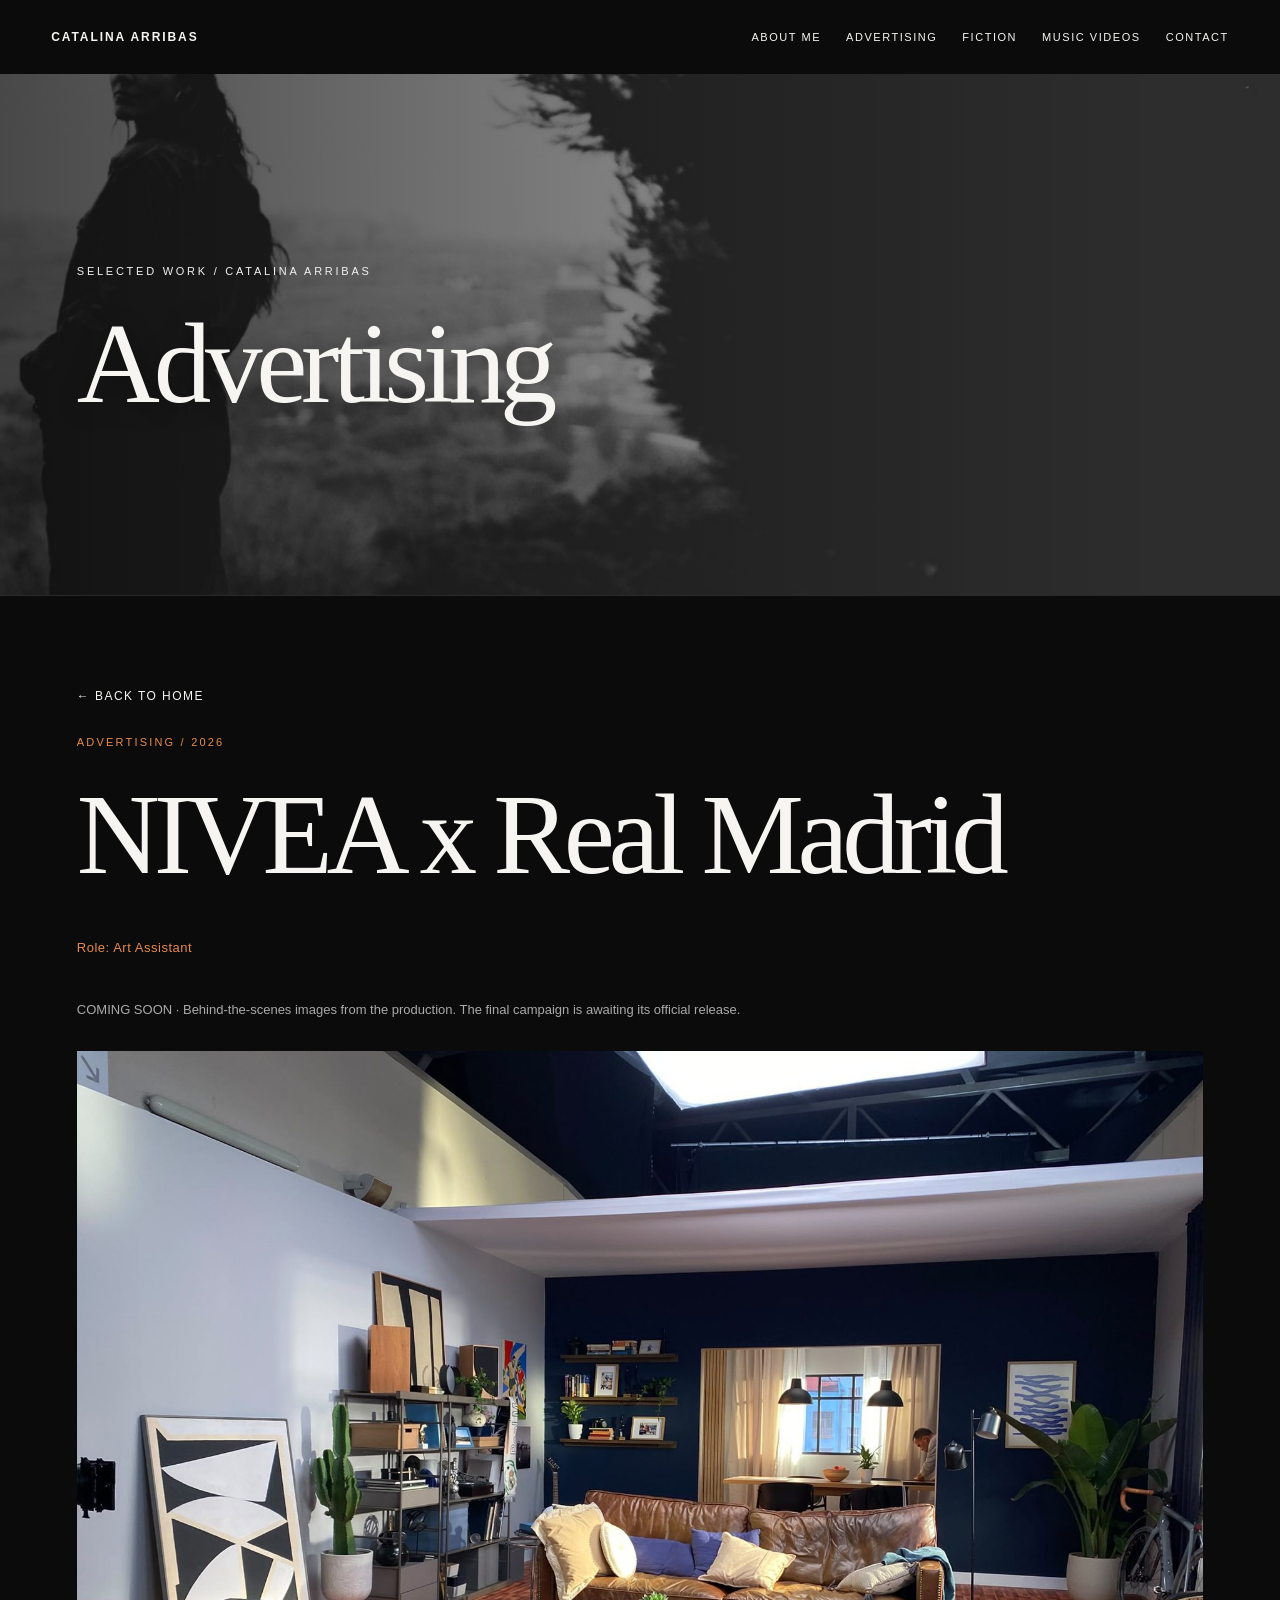
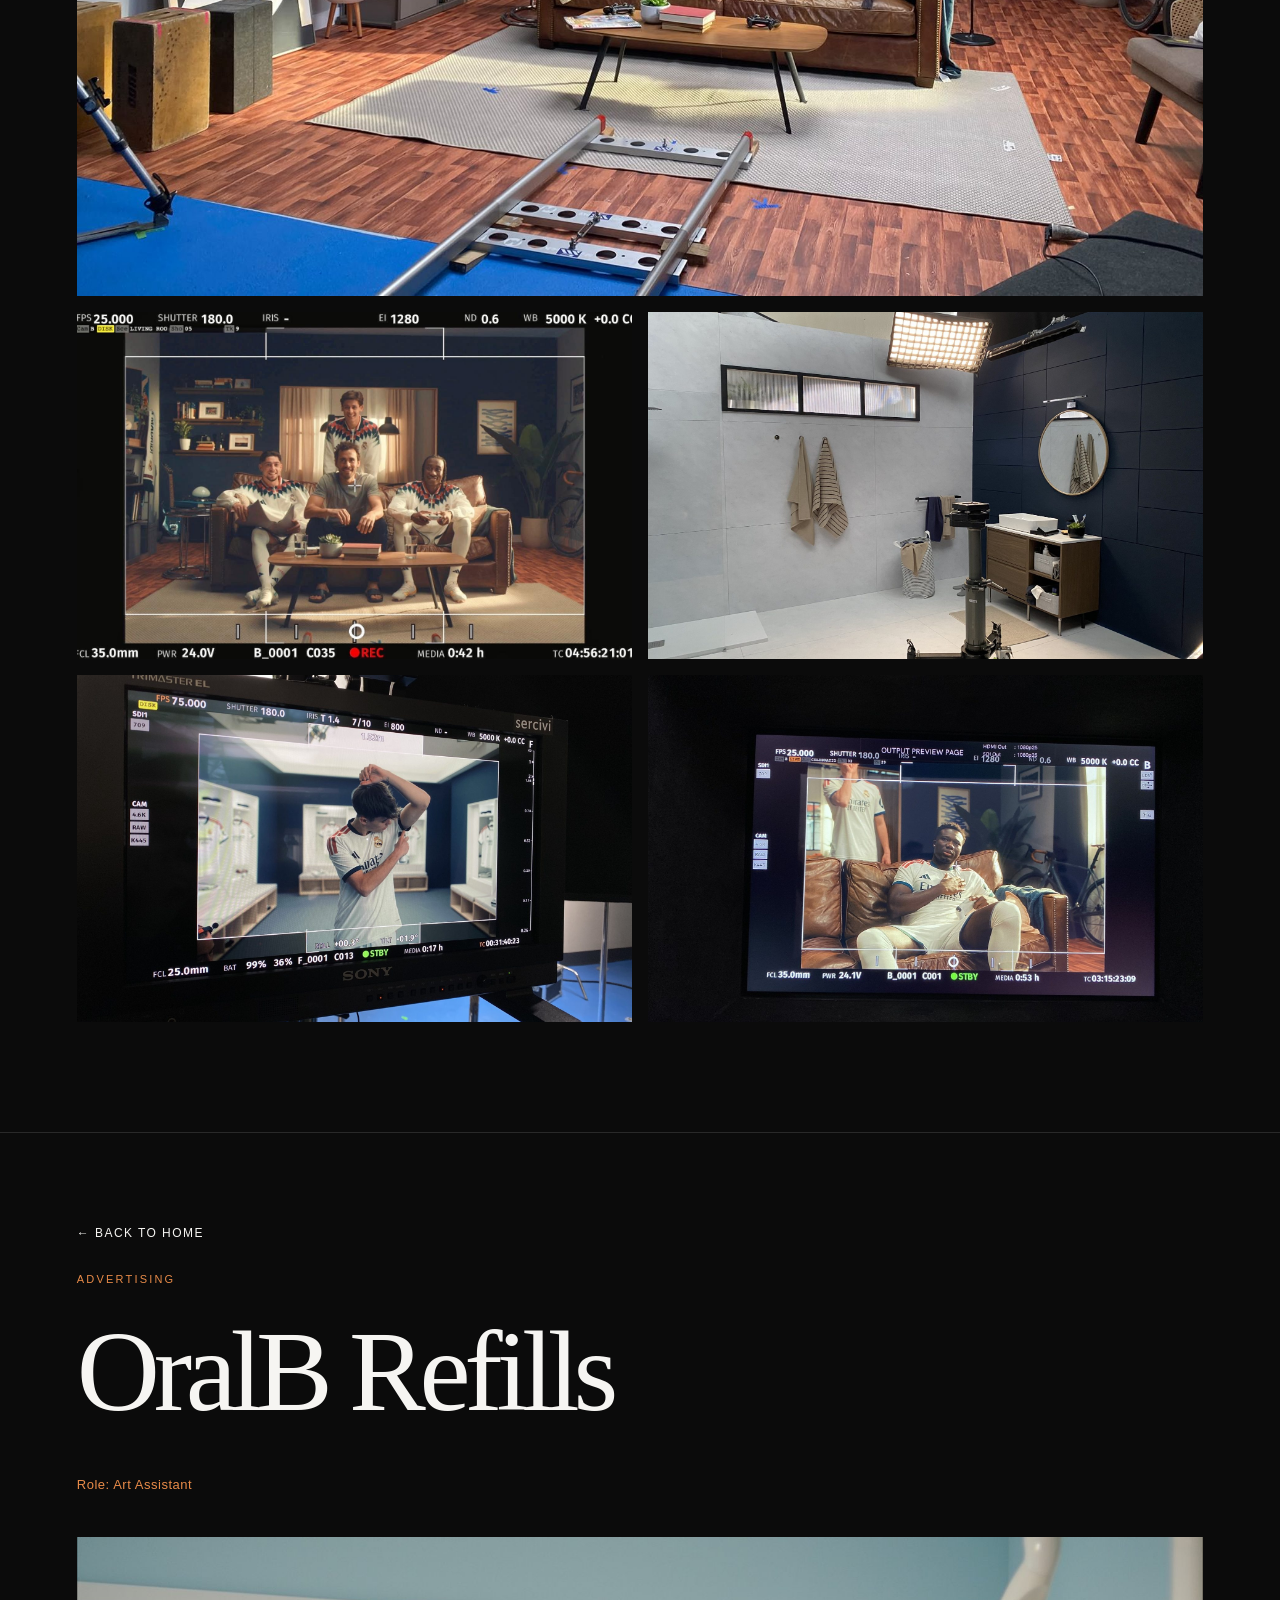
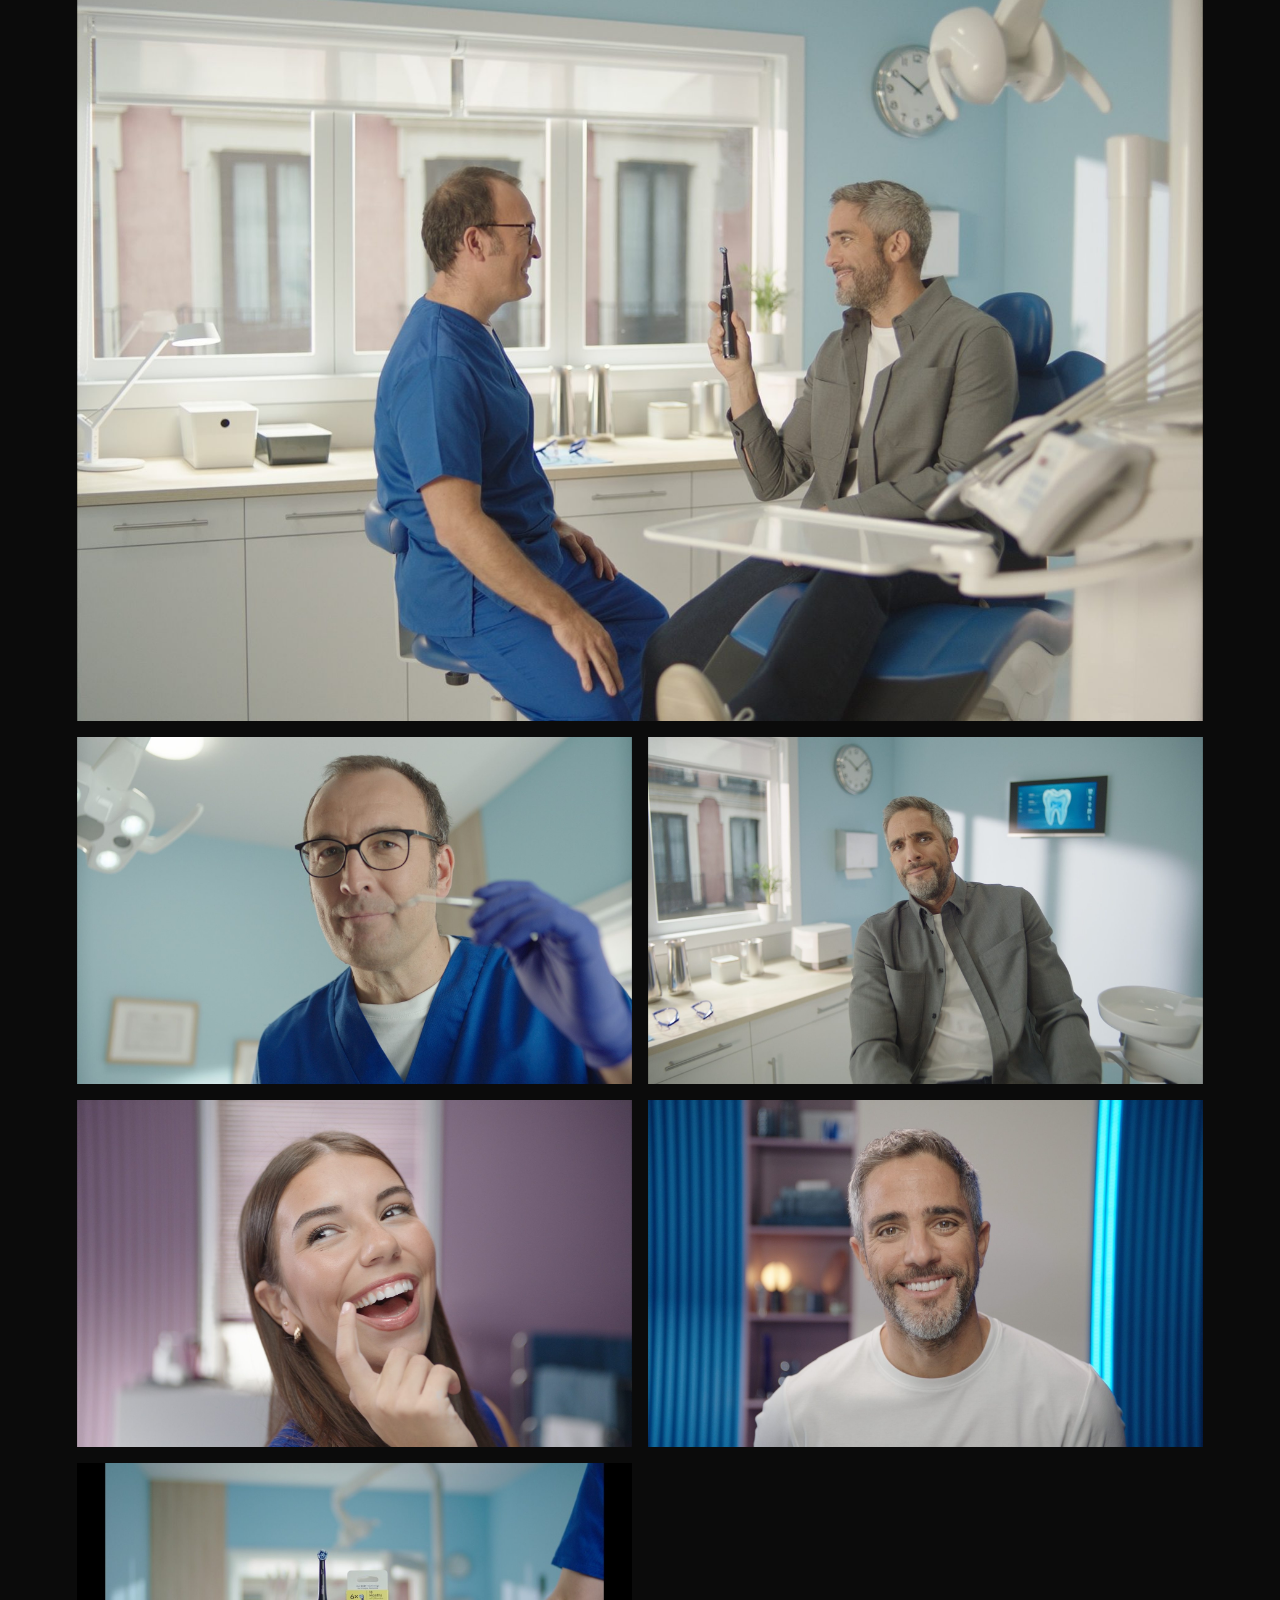
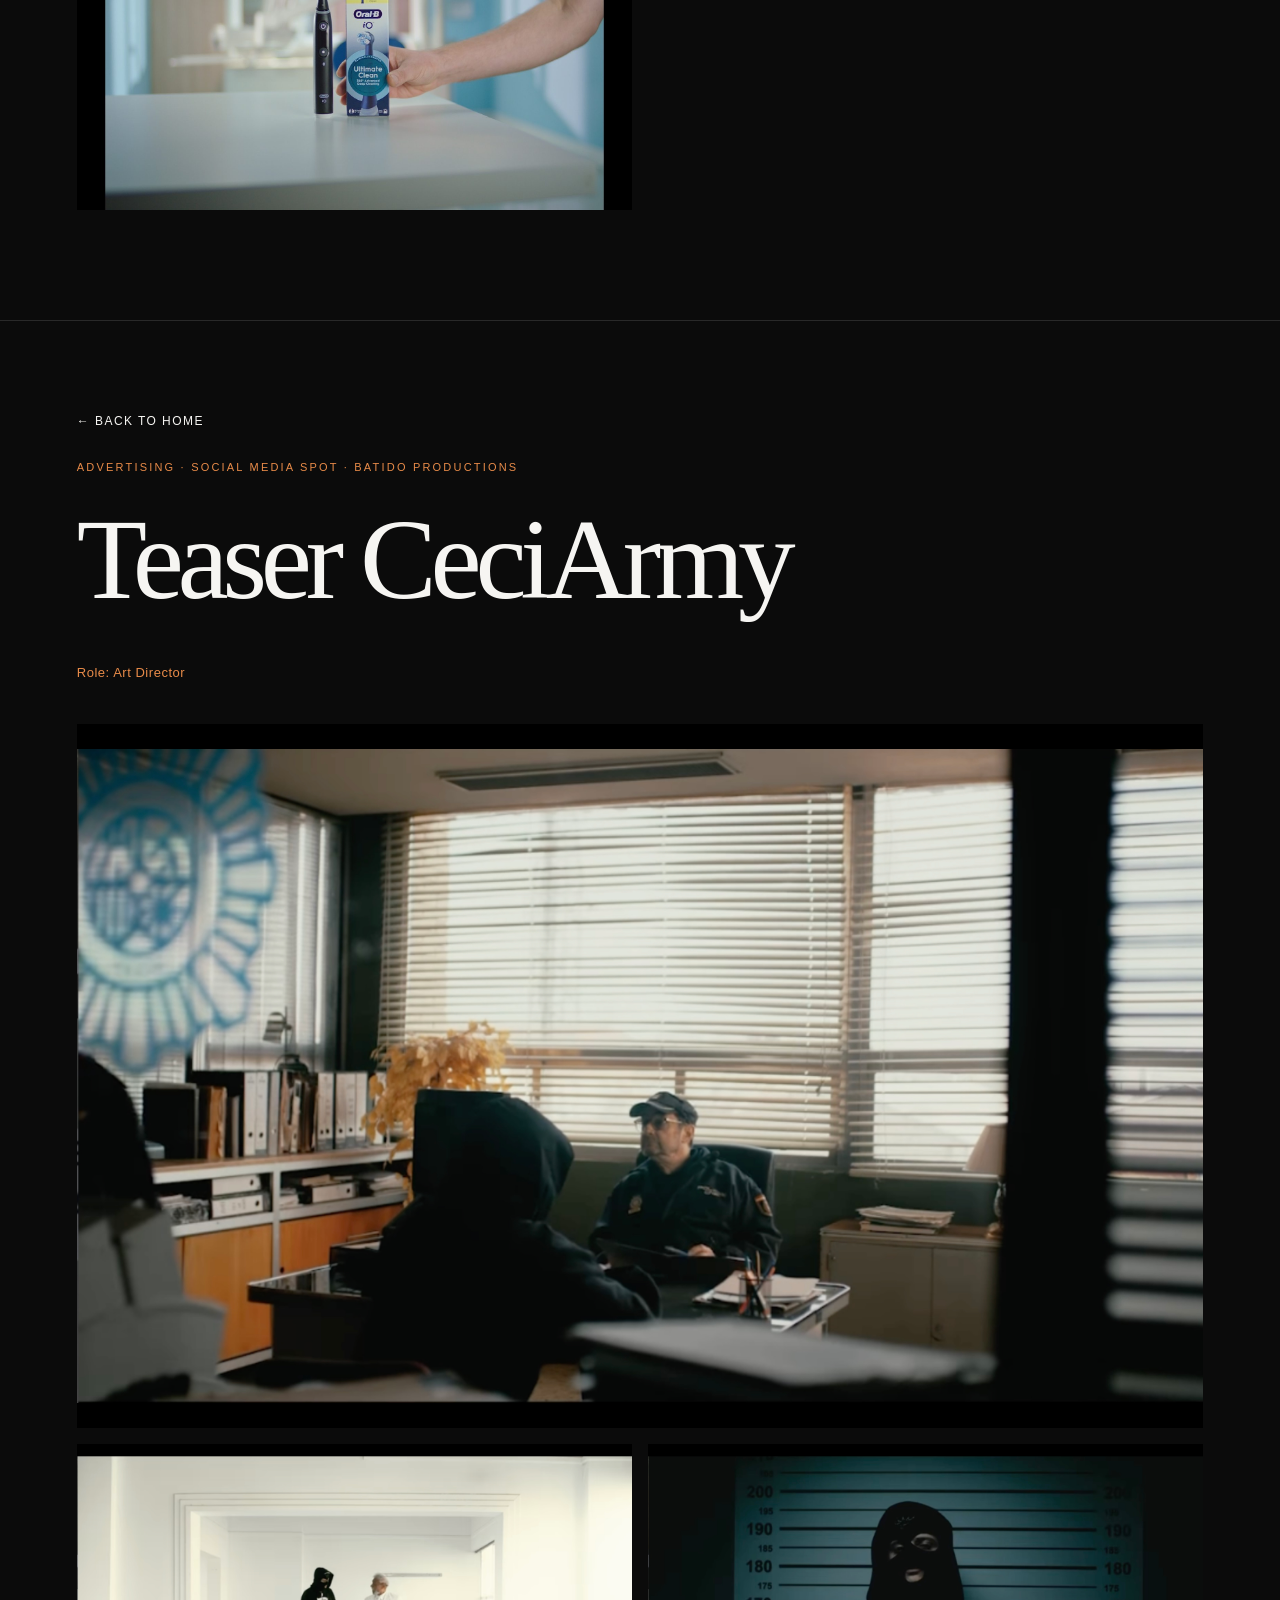
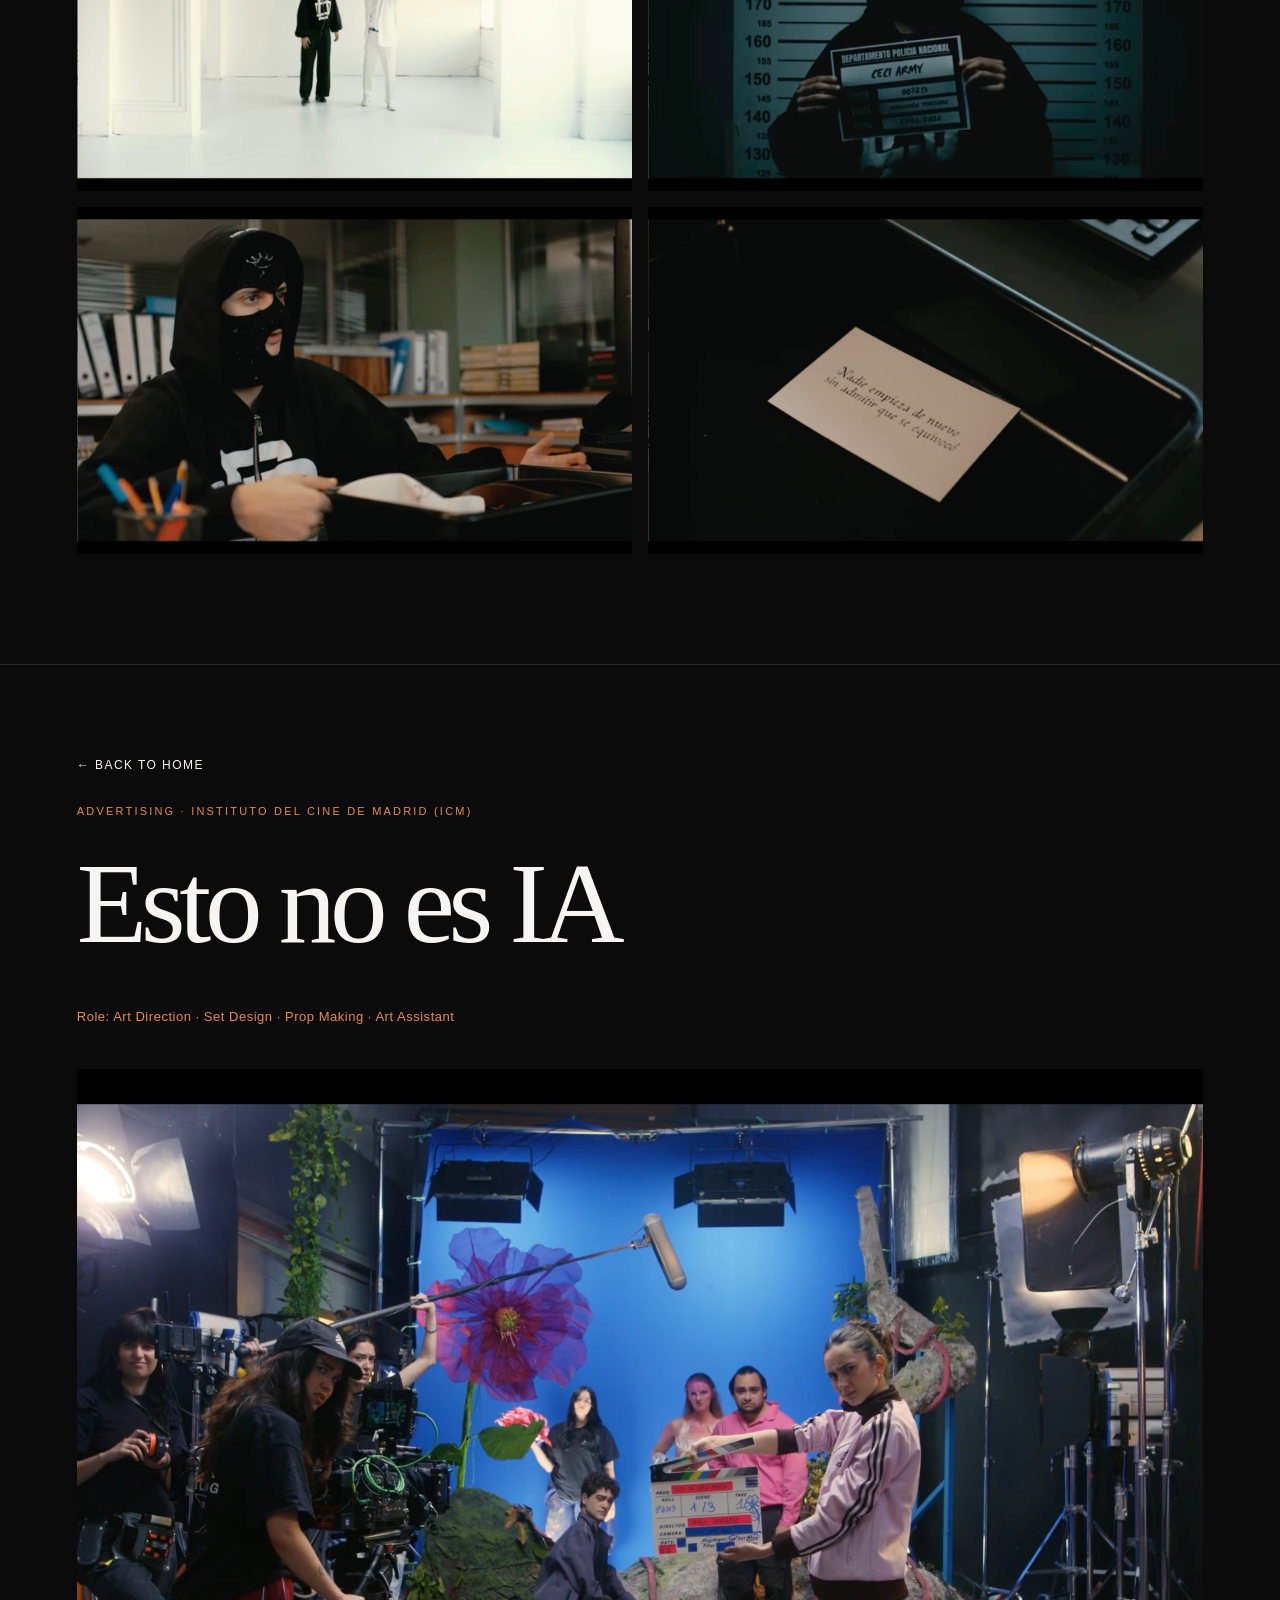
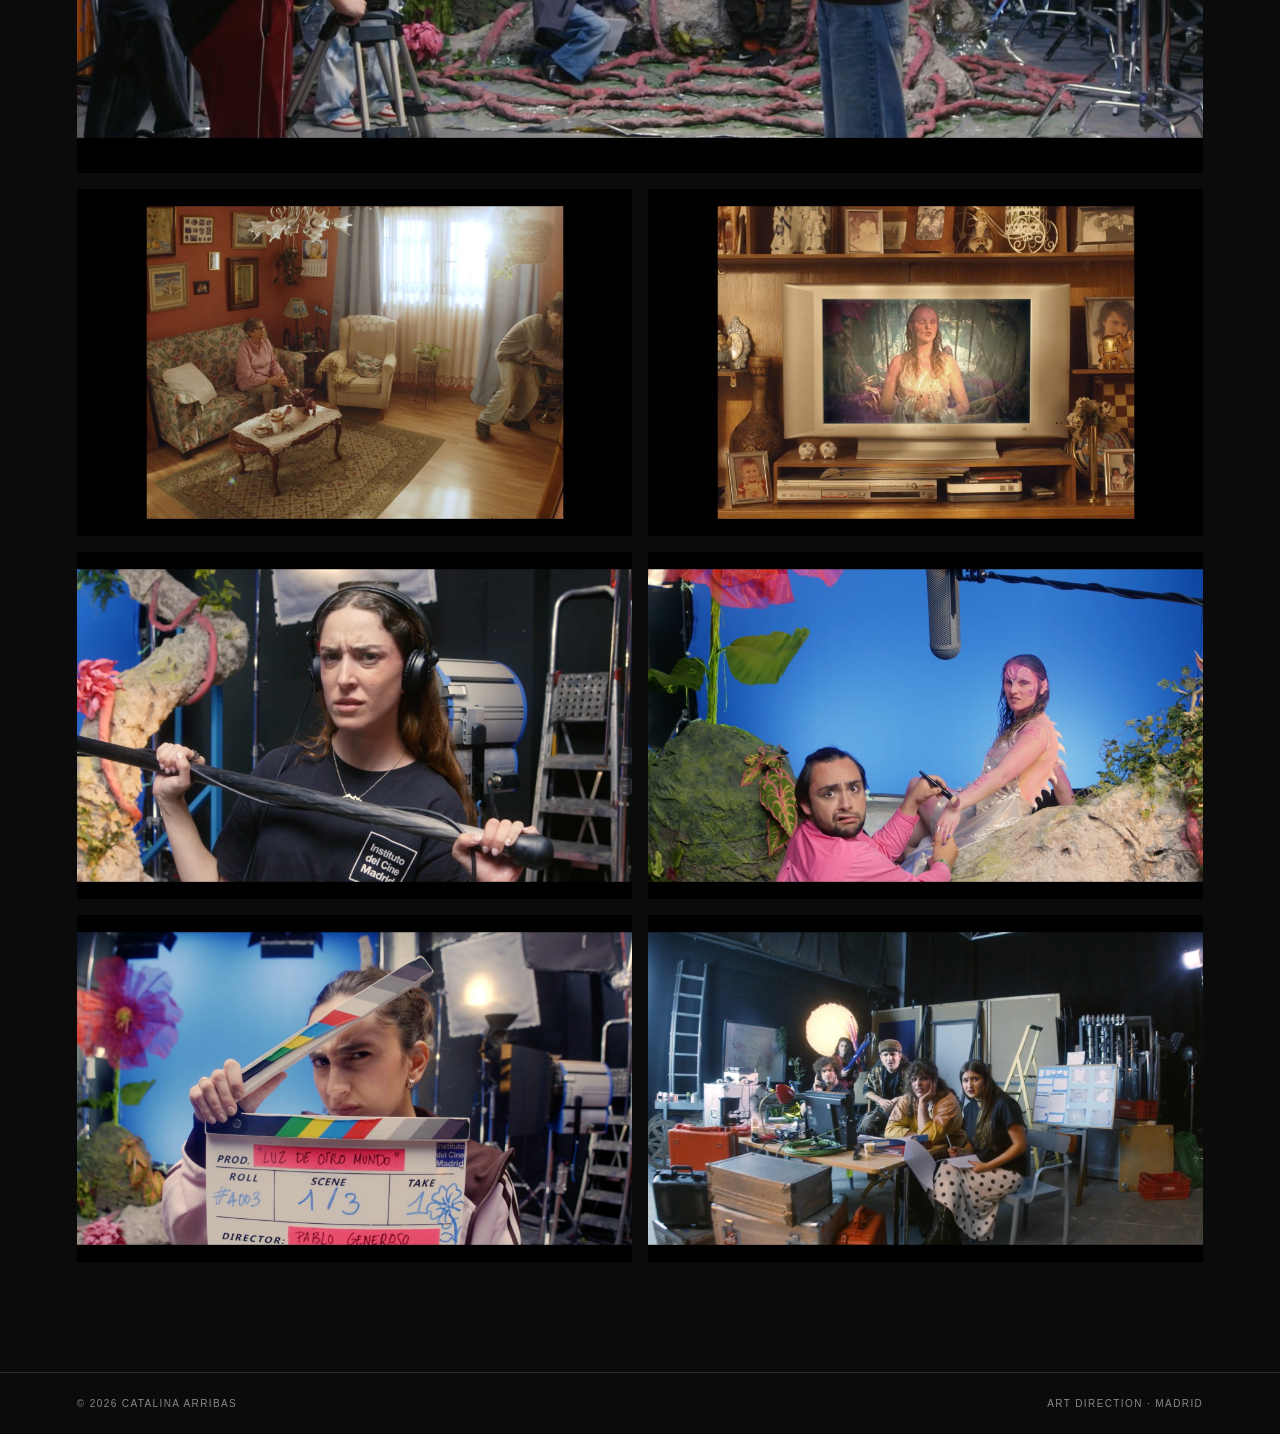
==== commit d701be44: "Update advertising.html" ====
--- a/advertising.html
+++ b/advertising.html
@@ -53,4 +53,4 @@
 main > section:first-child .eyebrow{position:relative;color:#f2f2f2;}
 @media(max-width:700px){main > section:first-child{min-height:390px !important;
   padding:95px 6% 60px !important;background-position:center;}}
-</style><link rel="stylesheet" href="overrides.css"><script defer src="editor.js"></script></head><body><header><a class="brand" href="index.html#home">CATALINA ARRIBAS</a><nav aria-label="Main navigation"><a href="index.html#about">About Me</a><a href="advertising.html">Advertising</a><a href="fiction.html">Fiction</a><a href="music-videos.html">Music Videos</a><a href="index.html#contact">Contact</a></nav></header><main><section id="advertising"><span class="eyebrow">Selected work / Catalina Arribas</span><h2>Advertising</h2></section><section class="project-detail" id="nivea-real-madrid"><a class="back-link" href="index.html#advertising">← Back to Home</a><div class="detail-head"><p class="detail-kicker">Advertising / 2026</p><h2>NIVEA x Real Madrid</h2><p class="detail-role">Role: Art Assistant</p></div><p class="detail-note">COMING SOON · Behind-the-scenes images from the production. The final campaign is awaiting its official release.</p><div class="gallery"><figure><img alt="NIVEA x Real Madrid — image 1" loading="lazy" src="assets/nivea-01.jpg"/></figure><figure><img alt="NIVEA x Real Madrid — image 2" loading="lazy" src="assets/nivea-02.jpg"/></figure><figure><img alt="NIVEA x Real Madrid — image 3" loading="lazy" src="assets/nivea-03.jpg"/></figure><figure><img alt="NIVEA x Real Madrid — image 4" loading="lazy" src="assets/nivea-04.jpg"/></figure><figure><img alt="NIVEA x Real Madrid — image 5" loading="lazy" src="assets/nivea-05.jpg"/></figure></div></section><section class="project-detail" id="oralb-refills"><a class="back-link" href="index.html#advertising">← Back to Home</a><div class="detail-head"><p class="detail-kicker">Advertising</p><h2>OralB Refills</h2><p class="detail-role">Role: Art Assistant</p></div><div class="gallery"><figure><img alt="OralB Refills — image 1" loading="lazy" src="assets/oralb-01.jpg"/></figure><figure><img alt="OralB Refills — image 2" loading="lazy" src="assets/oralb-02.jpg"/></figure><figure><img alt="OralB Refills — image 3" loading="lazy" src="assets/oralb-03.jpg"/></figure><figure><img alt="OralB Refills — image 4" loading="lazy" src="assets/oralb-04.jpg"/></figure><figure><img alt="OralB Refills — image 5" loading="lazy" src="assets/oralb-05.jpg"/></figure><figure><img alt="OralB Refills — image 6" loading="lazy" src="assets/oralb-06.jpg"/></figure></div></section><section class="project-detail" id="ceciarmy"><a class="back-link" href="index.html#advertising">← Back to Home</a><div class="detail-head"><p class="detail-kicker">Advertising · Social Media Spot · Batido Productions</p><h2>Teaser CeciArmy</h2><p class="detail-role">Role: Art Director</p></div><div class="gallery"><figure><img alt="Teaser CeciArmy still 1" loading="lazy" src="assets/ceciarmy-01.jpg"/></figure><figure><img alt="Teaser CeciArmy still 2" loading="lazy" src="assets/ceciarmy-02.jpg"/></figure><figure><img alt="Teaser CeciArmy still 3" loading="lazy" src="assets/ceciarmy-03.jpg"/></figure><figure><img alt="Teaser CeciArmy still 4" loading="lazy" src="assets/ceciarmy-04.jpg"/></figure><figure><img alt="Teaser CeciArmy still 5" loading="lazy" src="assets/ceciarmy-05.jpg"/></figure><figure><img alt="Teaser CeciArmy still 6" loading="lazy" src="assets/ceciarmy-06.jpg"/></figure></div></section><section class="project-detail" id="esto-no-es-ia"><a class="back-link" href="index.html#advertising">← Back to Home</a><div class="detail-head"><p class="detail-kicker">Advertising · Instituto del Cine de Madrid (ICM)</p><h2>Esto no es IA</h2><p class="detail-role">Role: Art Direction · Set Design · Prop Making · Art Assistant</p></div><div class="gallery"><figure><img alt="Esto no es IA — image 1" loading="lazy" src="assets/icm-01.jpg"/></figure><figure><img alt="Esto no es IA — image 2" loading="lazy" src="assets/icm-02.jpg"/></figure><figure><img alt="Esto no es IA — image 3" loading="lazy" src="assets/icm-03.jpg"/></figure><figure><img alt="Esto no es IA — image 4" loading="lazy" src="assets/icm-04.jpg"/></figure><figure><img alt="Esto no es IA — image 5" loading="lazy" src="assets/icm-05.jpg"/></figure><figure><img alt="Esto no es IA — image 6" loading="lazy" src="assets/icm-06.jpg"/></figure><figure><img alt="Esto no es IA — image 7" loading="lazy" src="assets/icm-07.jpg"/></figure></div></section></main><footer><span>© 2026 Catalina Arribas</span><span>Art Direction · Madrid</span></footer></body></html>
+</style><link rel="stylesheet" href="overrides.css"><script defer src="editor.js"></script></head><body><header><a class="brand" href="index.html#home">CATALINA ARRIBAS</a><nav aria-label="Main navigation"><a href="index.html#about">About Me</a><a href="advertising.html">Advertising</a><a href="fiction.html">Fiction</a><a href="music-videos.html">Music Videos</a><a href="index.html#contact">Contact</a></nav></header><main><section id="advertising"><span class="eyebrow">Selected work / Catalina Arribas</span><h2>Advertising</h2></section><section class="project-detail" id="nivea-real-madrid"><a class="back-link" href="index.html#advertising">← Back to Home</a><div class="detail-head"><p class="detail-kicker">Advertising / 2026</p><h2>NIVEA x Real Madrid</h2><p class="detail-role">Role: Art Assistant</p></div><p class="detail-note">COMING SOON · Behind-the-scenes images from the production. The final campaign is awaiting its official release.</p><div class="gallery"><figure><img alt="NIVEA x Real Madrid — image 1" loading="lazy" src="assets/nivea-01.jpg"/></figure><figure><img alt="NIVEA x Real Madrid — image 2" loading="lazy" src="assets/nivea-02.jpg"/></figure><figure><img alt="NIVEA x Real Madrid — image 3" loading="lazy" src="assets/nivea-03.jpg"/></figure><figure><img alt="NIVEA x Real Madrid — image 4" loading="lazy" src="assets/nivea-04.jpg"/></figure><figure><img alt="NIVEA x Real Madrid — image 5" loading="lazy" src="assets/nivea-05.jpg"/></figure></div></section><section class="project-detail" id="oralb-refills"><a class="back-link" href="index.html#advertising">← Back to Home</a><div class="detail-head"><p class="detail-kicker">Advertising</p><h2>OralB Refills</h2><p class="detail-role">Role: Art Assistant</p></div><div class="gallery"><figure><img alt="OralB Refills — image 1" loading="lazy" src="assets/oralb-01.jpg"/></figure><figure><img alt="OralB Refills — image 2" loading="lazy" src="assets/oralb-02.jpg"/></figure><figure><img alt="OralB Refills — image 3" loading="lazy" src="assets/oralb-03.jpg"/></figure><figure><img alt="OralB Refills — image 4" loading="lazy" src="assets/oralb-04.jpg"/></figure><figure><img alt="OralB Refills — image 5" loading="lazy" src="assets/oralb-05.jpg"/></figure><figure><img alt="OralB Refills — image 6" loading="lazy" src="assets/oralb-06.jpg"/></figure></div></section><section class="project-detail" id="ceciarmy"><a class="back-link" href="index.html#advertising">← Back to Home</a><div class="detail-head"><p class="detail-kicker">Advertising · Social Media Spot · Batido Productions</p><h2>Teaser CeciArmy</h2><p class="detail-role">Role: Art Director</p></div><div class="gallery"><figure><img alt="Teaser CeciArmy still 1" loading="lazy" src="assets/ceciarmy-01.jpg"/></figure><figure><img alt="Teaser CeciArmy still 2" loading="lazy" src="assets/ceciarmy-02.jpg"/></figure><figure><img alt="Teaser CeciArmy still 3" loading="lazy" src="assets/ceciarmy-03.jpg"/></figure><figure><img alt="Teaser CeciArmy still 4" loading="lazy" src="assets/ceciarmy-04.jpg"/></figure><figure><img alt="Teaser CeciArmy still 5" loading="lazy" src="assets/ceciarmy-05.jpg"/></figure></div></section><section class="project-detail" id="esto-no-es-ia"><a class="back-link" href="index.html#advertising">← Back to Home</a><div class="detail-head"><p class="detail-kicker">Advertising · Instituto del Cine de Madrid (ICM)</p><h2>Esto no es IA</h2><p class="detail-role">Role: Art Direction · Set Design · Prop Making · Art Assistant</p></div><div class="gallery"><figure><img alt="Esto no es IA — image 1" loading="lazy" src="assets/icm-01.jpg"/></figure><figure><img alt="Esto no es IA — image 2" loading="lazy" src="assets/icm-02.jpg"/></figure><figure><img alt="Esto no es IA — image 3" loading="lazy" src="assets/icm-03.jpg"/></figure><figure><img alt="Esto no es IA — image 4" loading="lazy" src="assets/icm-04.jpg"/></figure><figure><img alt="Esto no es IA — image 5" loading="lazy" src="assets/icm-05.jpg"/></figure><figure><img alt="Esto no es IA — image 6" loading="lazy" src="assets/icm-06.jpg"/></figure><figure><img alt="Esto no es IA — image 7" loading="lazy" src="assets/icm-07.jpg"/></figure></div></section></main><footer><span>© 2026 Catalina Arribas</span><span>Art Direction · Madrid</span></footer></body></html>
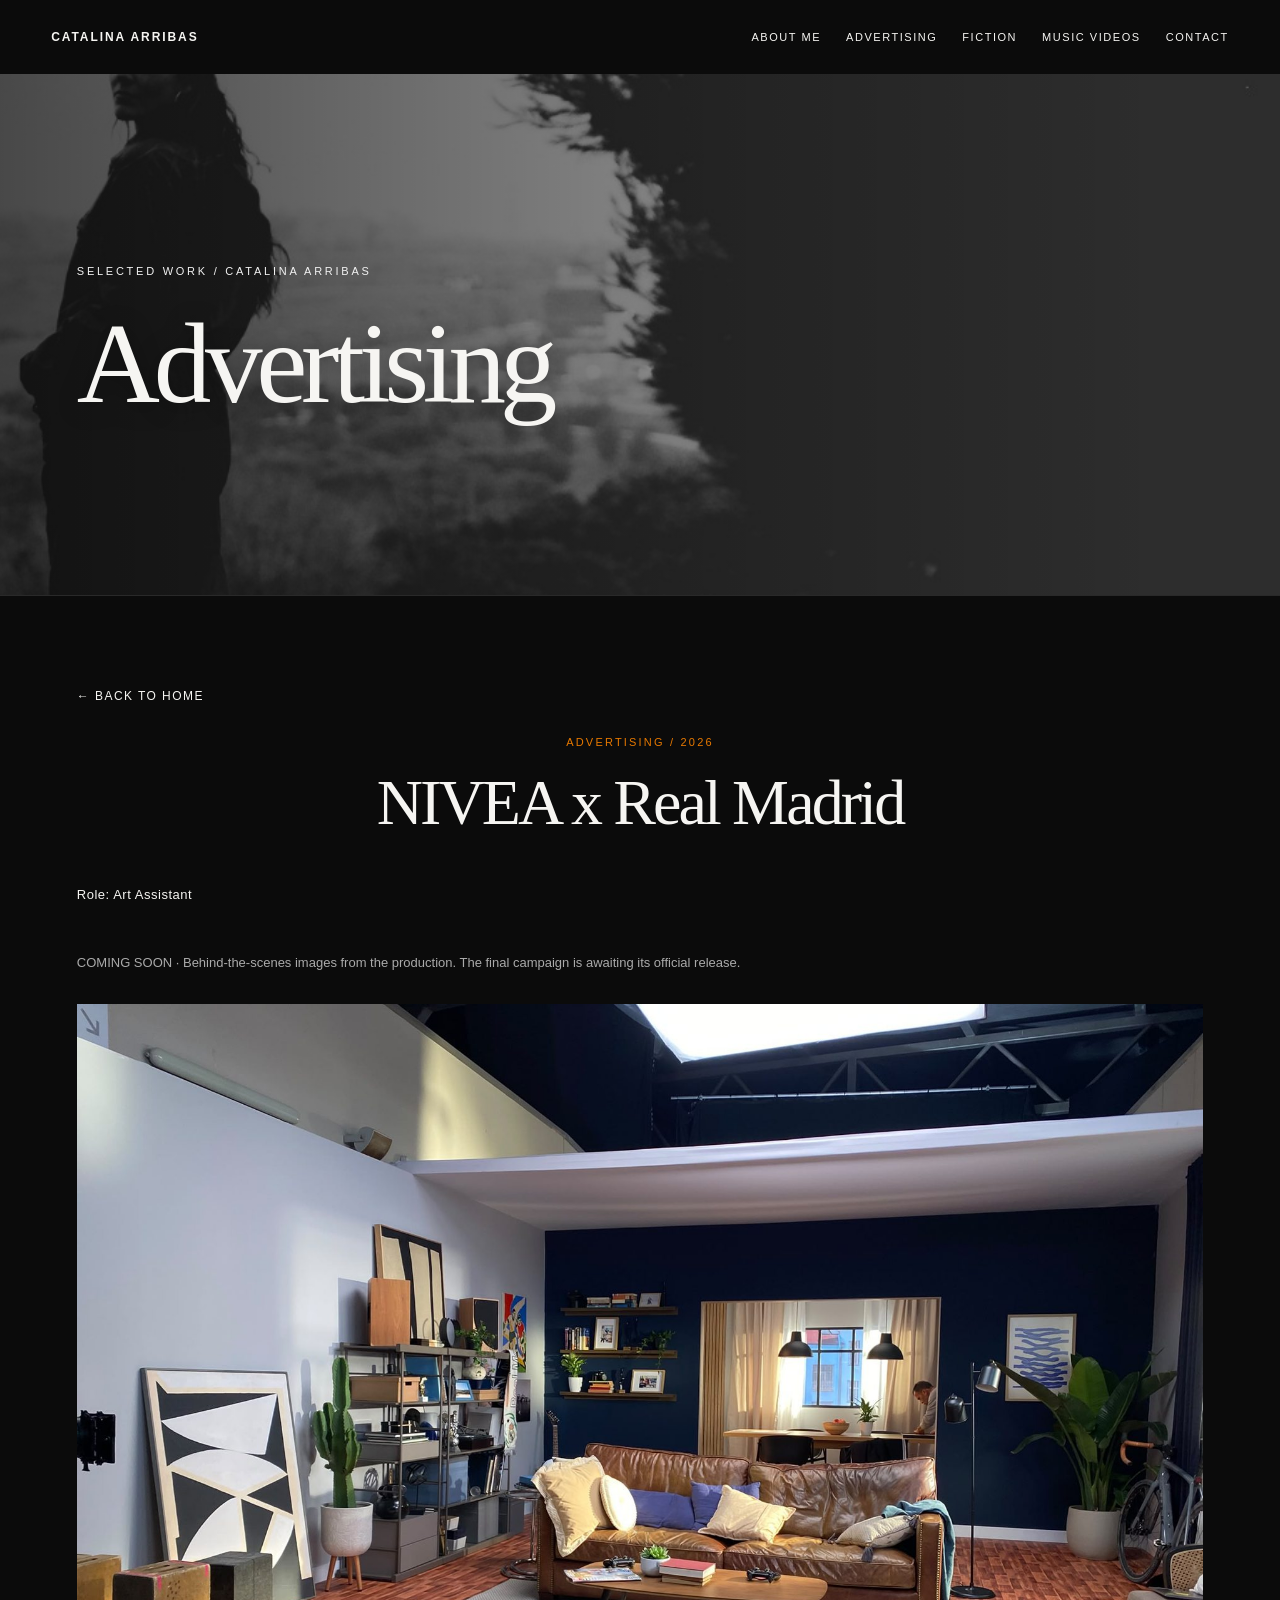
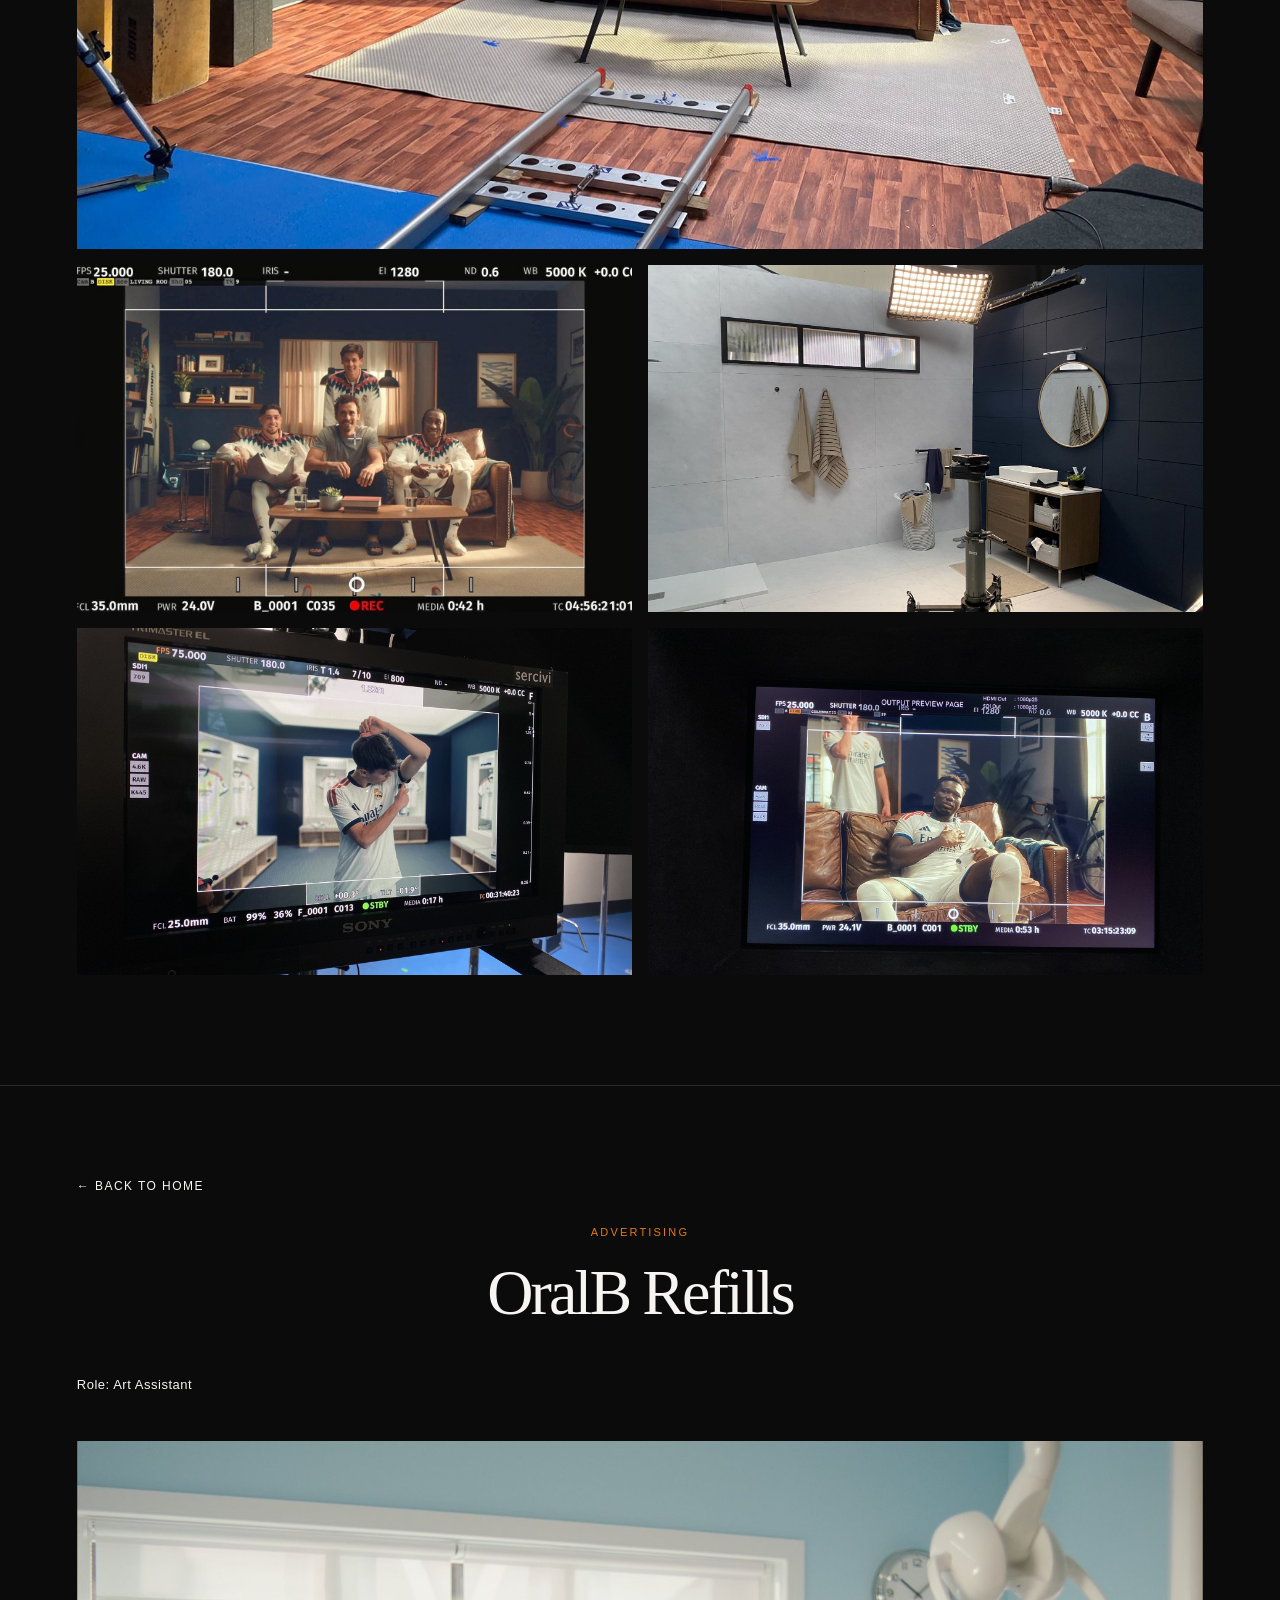
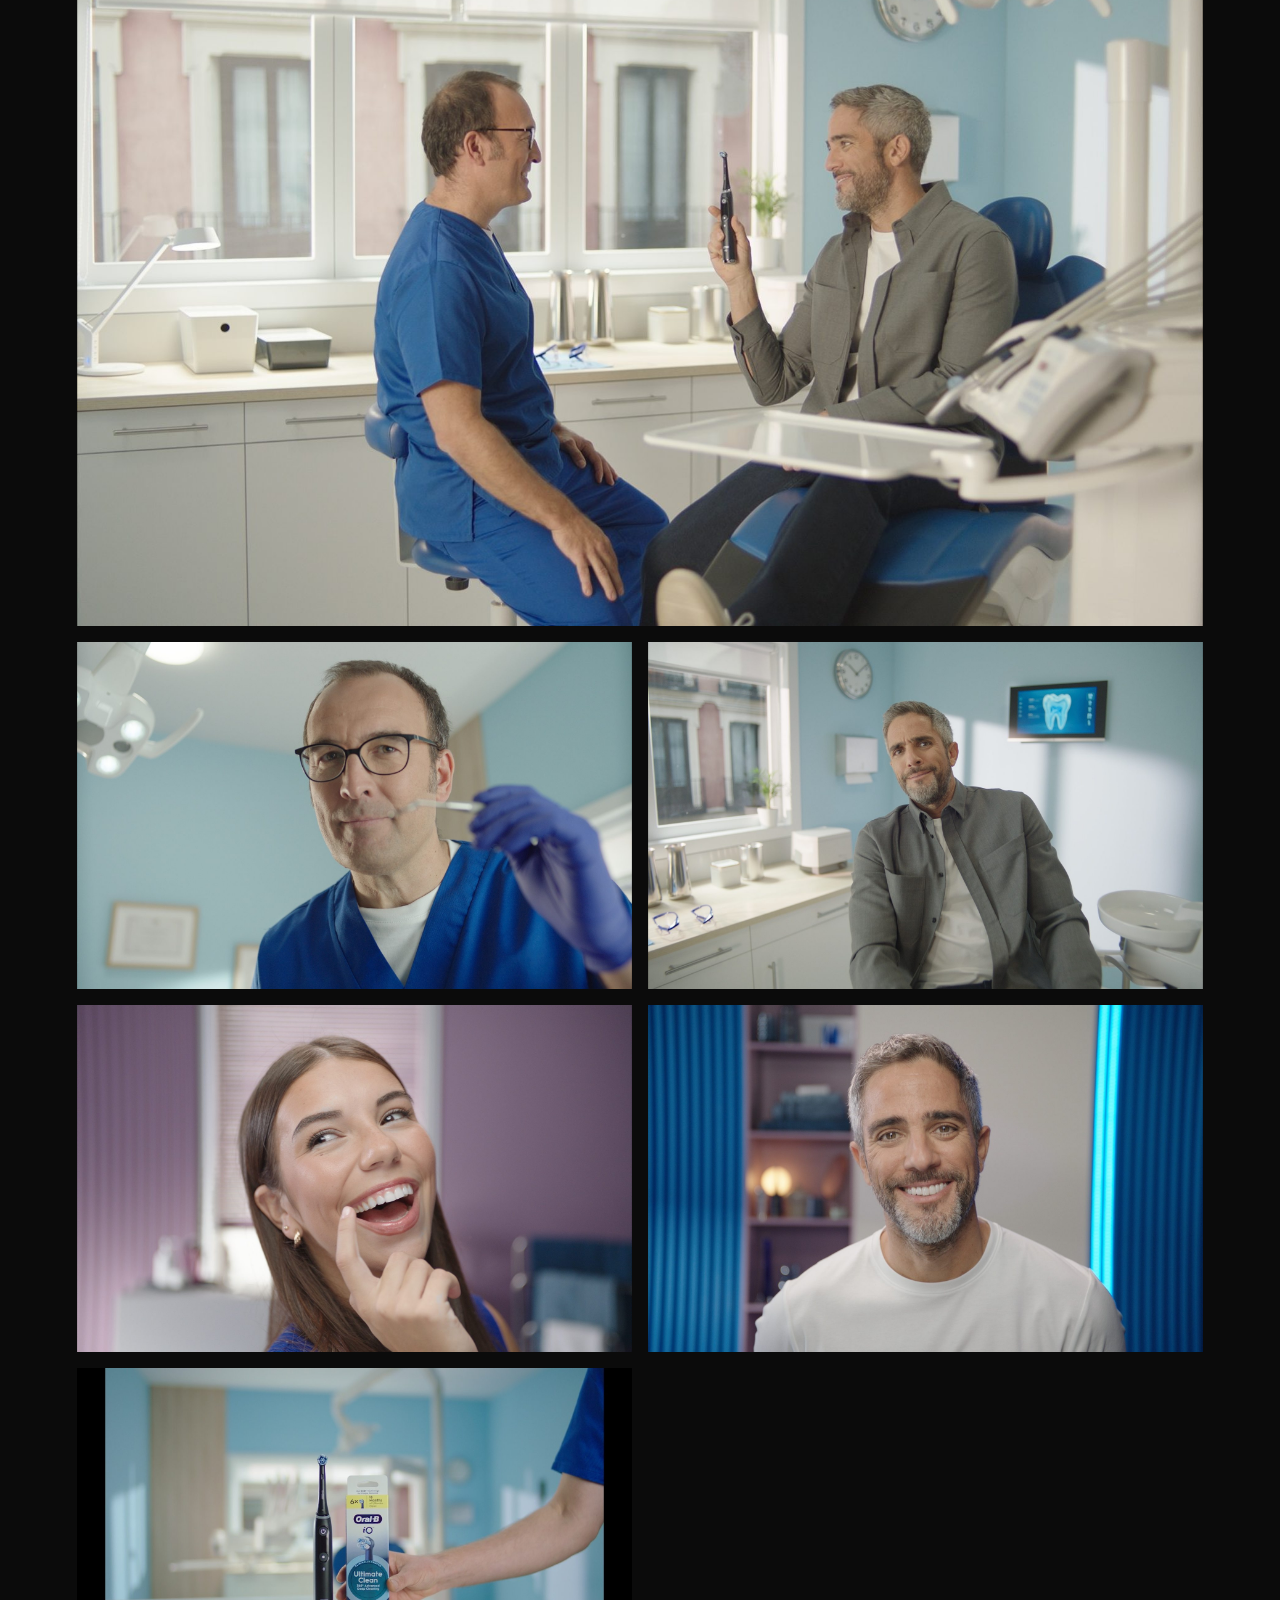
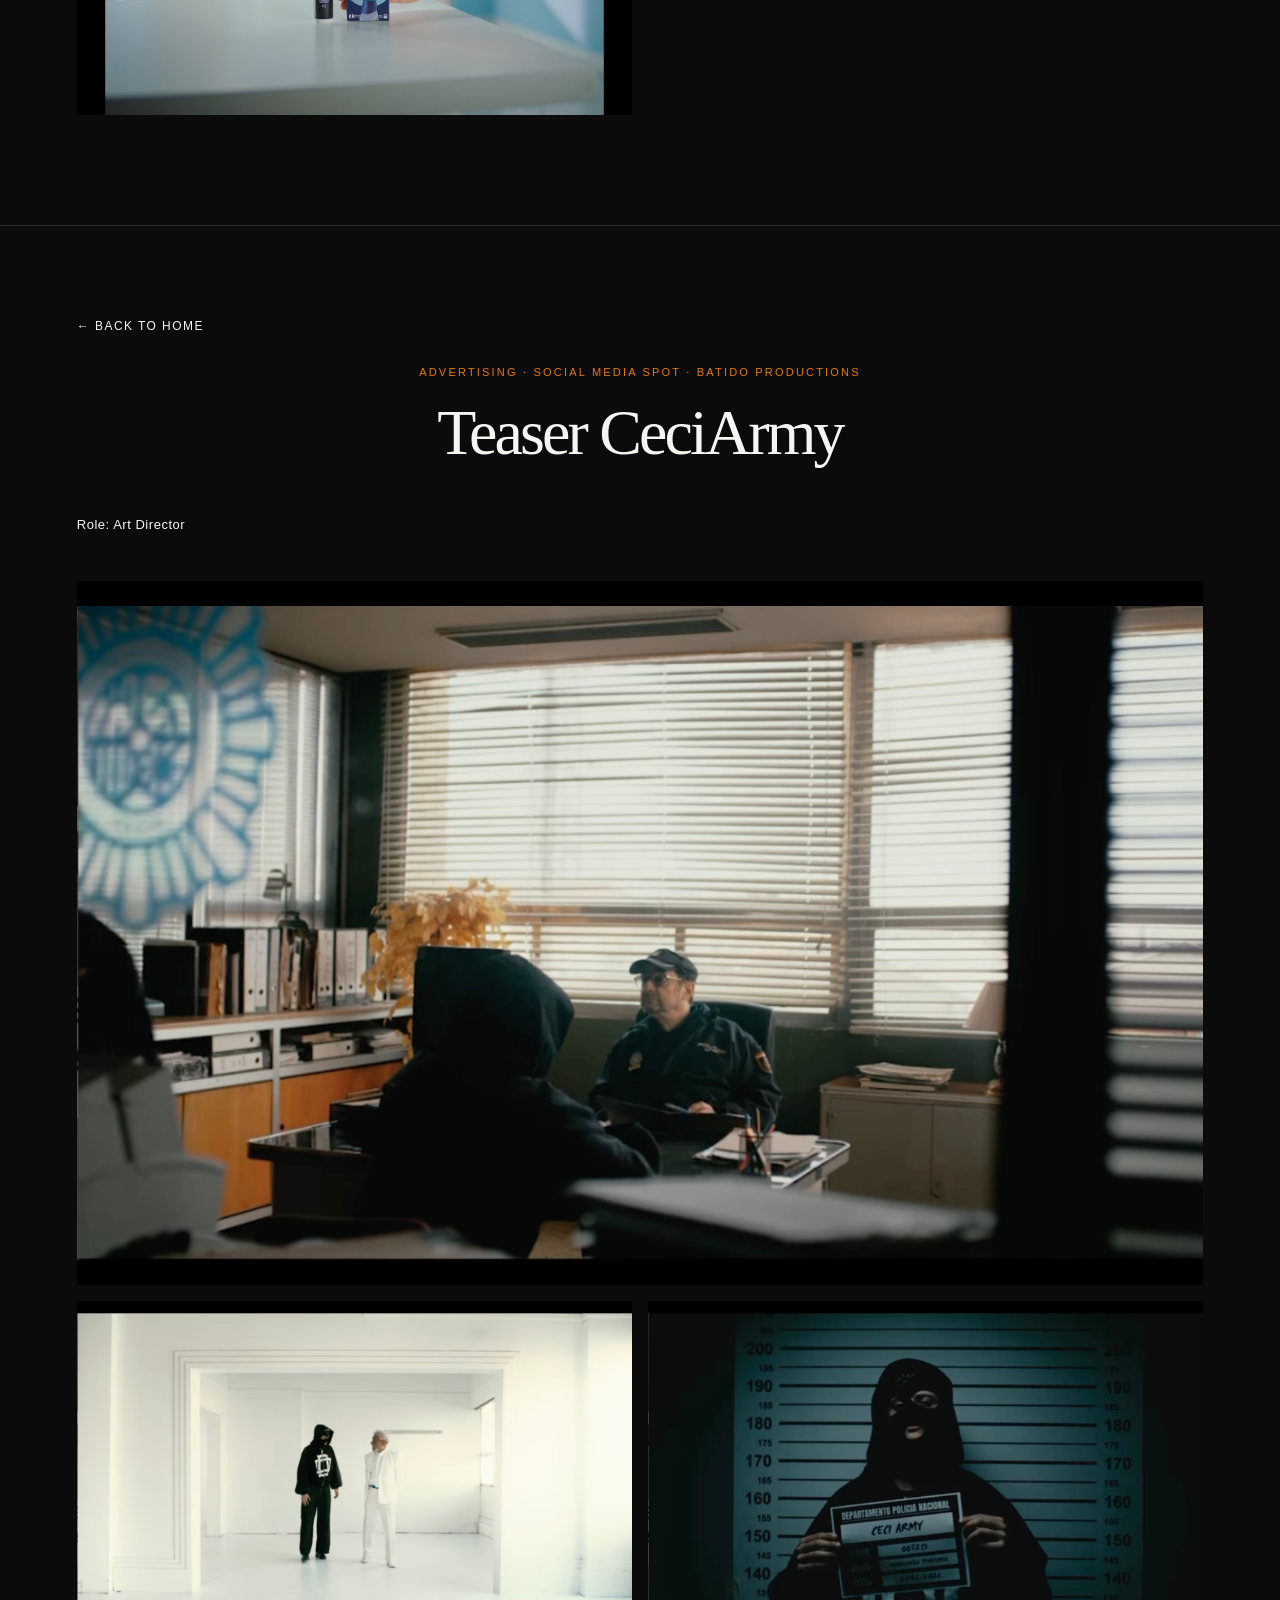
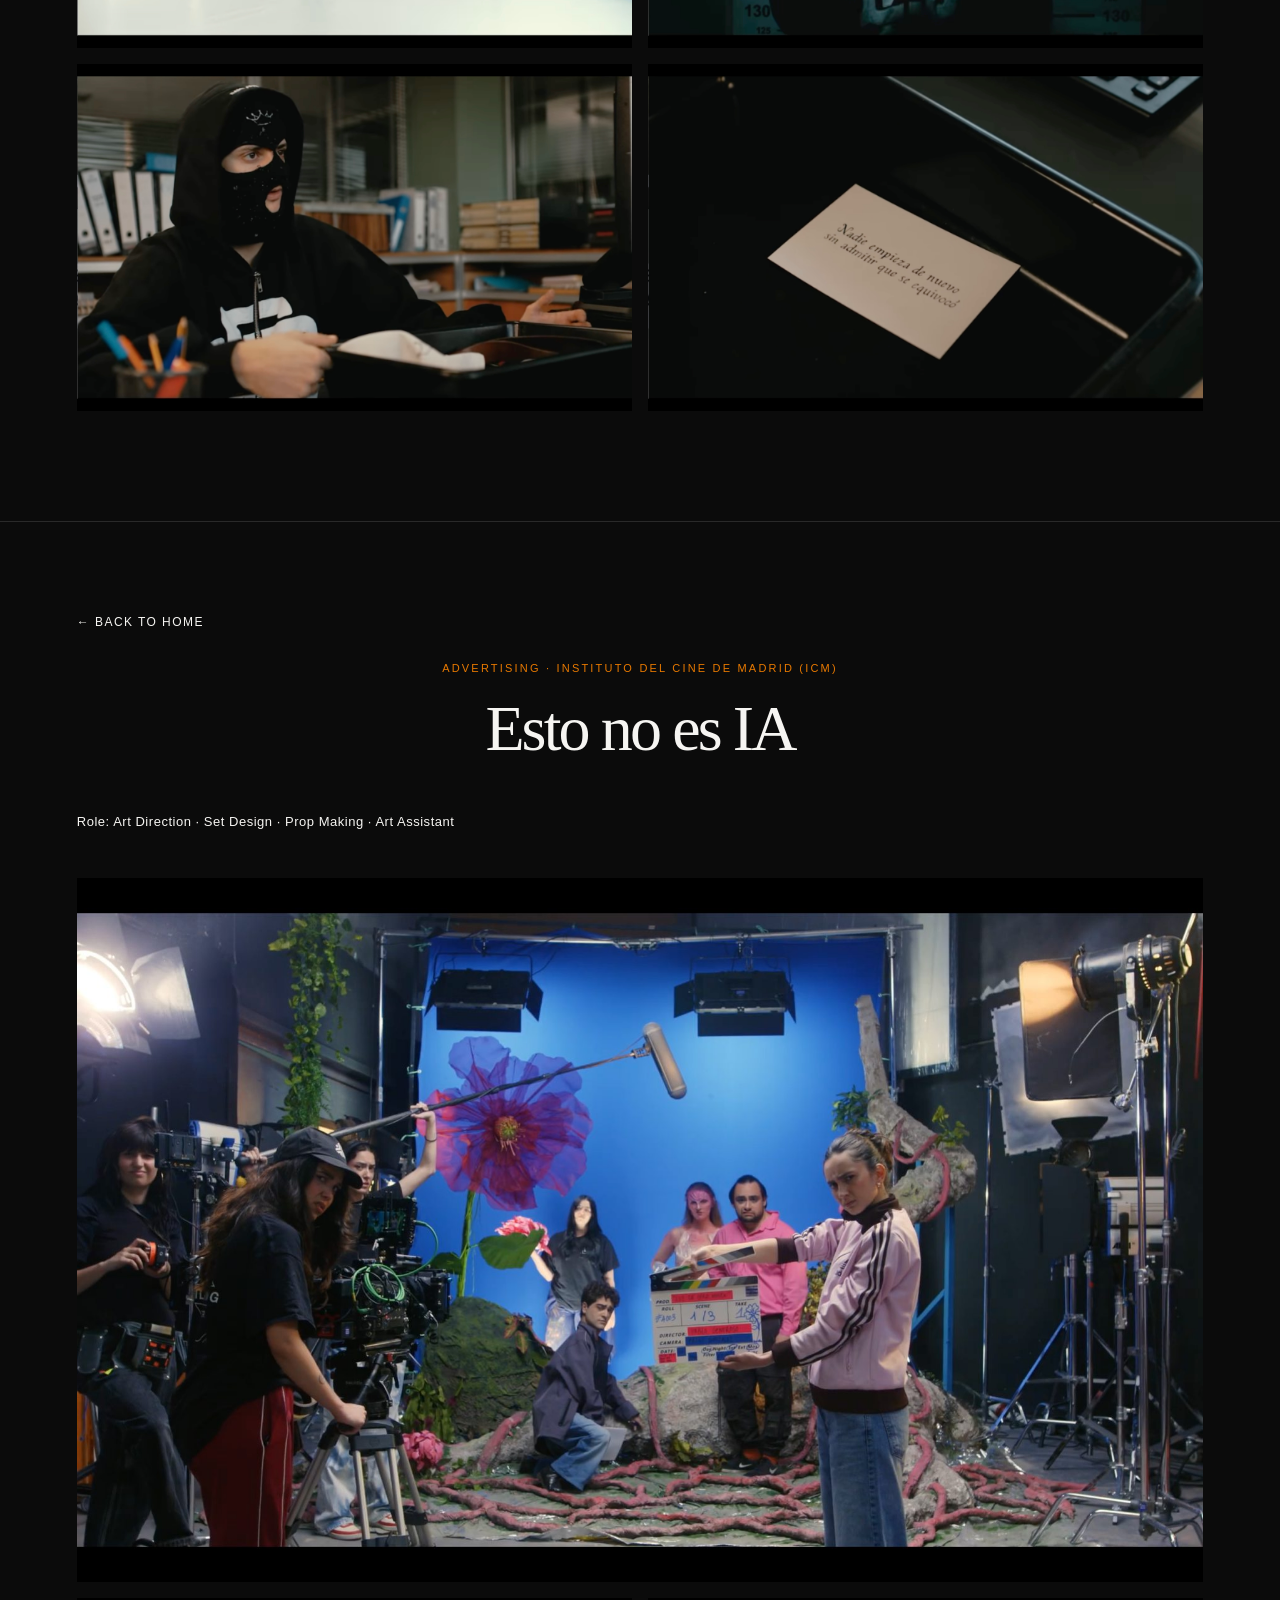
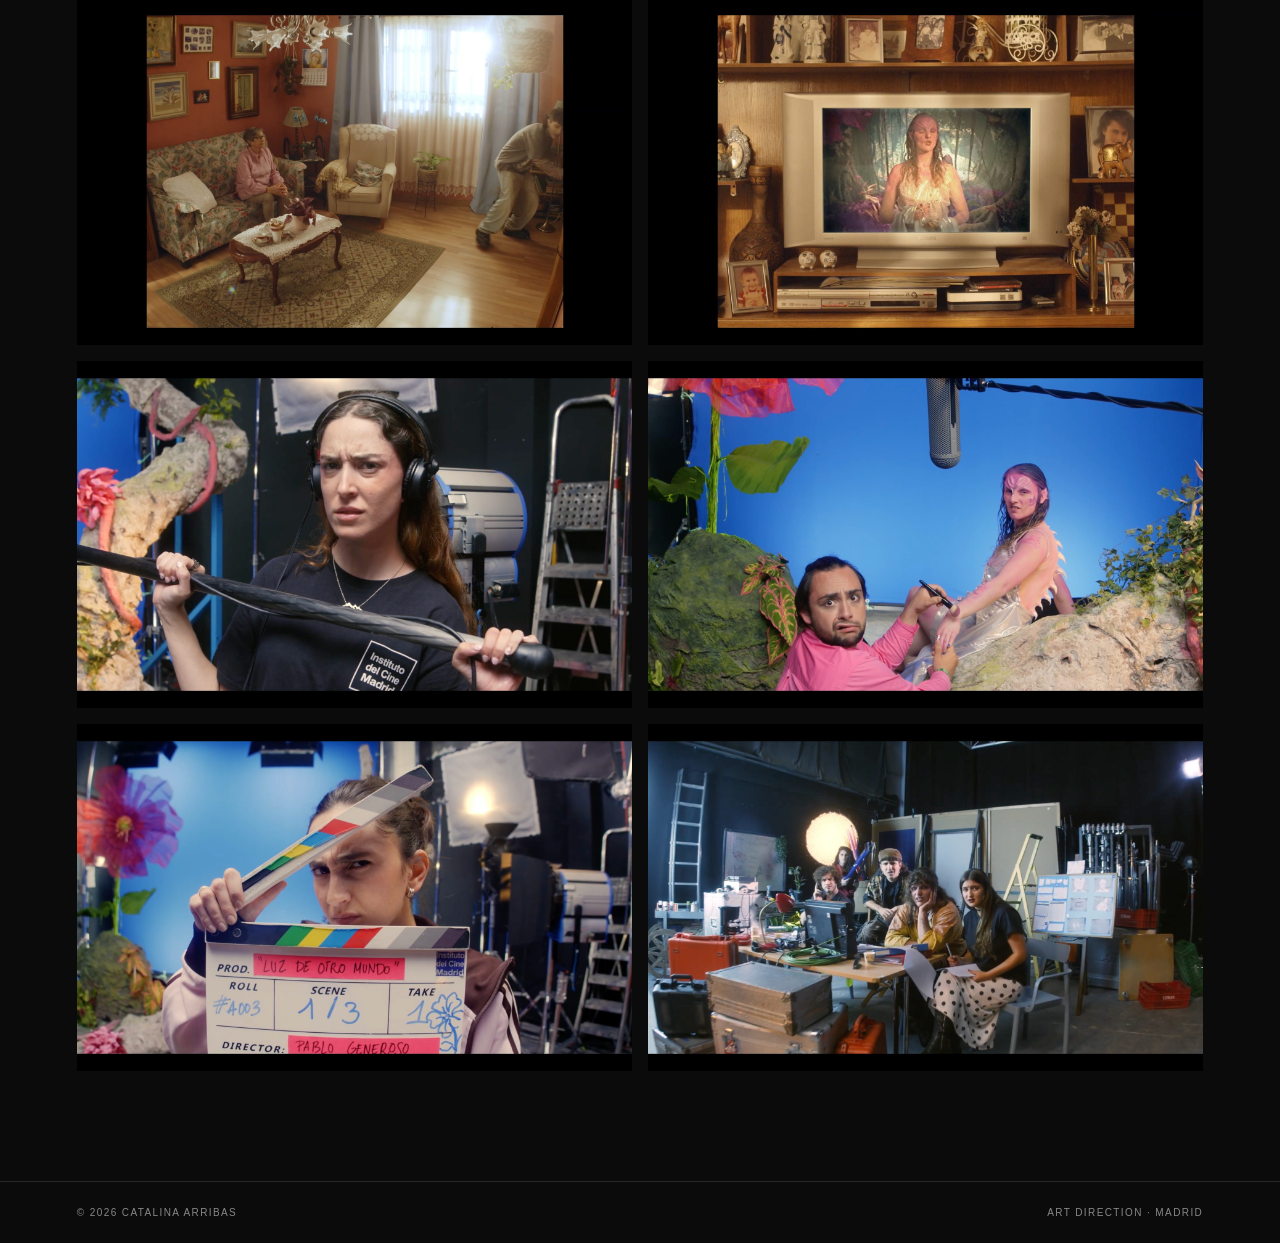
==== commit 995e601b: "Update advertising.html" ====
--- a/advertising.html
+++ b/advertising.html
@@ -53,4 +53,111 @@
 main > section:first-child .eyebrow{position:relative;color:#f2f2f2;}
 @media(max-width:700px){main > section:first-child{min-height:390px !important;
   padding:95px 6% 60px !important;background-position:center;}}
-</style><link rel="stylesheet" href="overrides.css"><script defer src="editor.js"></script></head><body><header><a class="brand" href="index.html#home">CATALINA ARRIBAS</a><nav aria-label="Main navigation"><a href="index.html#about">About Me</a><a href="advertising.html">Advertising</a><a href="fiction.html">Fiction</a><a href="music-videos.html">Music Videos</a><a href="index.html#contact">Contact</a></nav></header><main><section id="advertising"><span class="eyebrow">Selected work / Catalina Arribas</span><h2>Advertising</h2></section><section class="project-detail" id="nivea-real-madrid"><a class="back-link" href="index.html#advertising">← Back to Home</a><div class="detail-head"><p class="detail-kicker">Advertising / 2026</p><h2>NIVEA x Real Madrid</h2><p class="detail-role">Role: Art Assistant</p></div><p class="detail-note">COMING SOON · Behind-the-scenes images from the production. The final campaign is awaiting its official release.</p><div class="gallery"><figure><img alt="NIVEA x Real Madrid — image 1" loading="lazy" src="assets/nivea-01.jpg"/></figure><figure><img alt="NIVEA x Real Madrid — image 2" loading="lazy" src="assets/nivea-02.jpg"/></figure><figure><img alt="NIVEA x Real Madrid — image 3" loading="lazy" src="assets/nivea-03.jpg"/></figure><figure><img alt="NIVEA x Real Madrid — image 4" loading="lazy" src="assets/nivea-04.jpg"/></figure><figure><img alt="NIVEA x Real Madrid — image 5" loading="lazy" src="assets/nivea-05.jpg"/></figure></div></section><section class="project-detail" id="oralb-refills"><a class="back-link" href="index.html#advertising">← Back to Home</a><div class="detail-head"><p class="detail-kicker">Advertising</p><h2>OralB Refills</h2><p class="detail-role">Role: Art Assistant</p></div><div class="gallery"><figure><img alt="OralB Refills — image 1" loading="lazy" src="assets/oralb-01.jpg"/></figure><figure><img alt="OralB Refills — image 2" loading="lazy" src="assets/oralb-02.jpg"/></figure><figure><img alt="OralB Refills — image 3" loading="lazy" src="assets/oralb-03.jpg"/></figure><figure><img alt="OralB Refills — image 4" loading="lazy" src="assets/oralb-04.jpg"/></figure><figure><img alt="OralB Refills — image 5" loading="lazy" src="assets/oralb-05.jpg"/></figure><figure><img alt="OralB Refills — image 6" loading="lazy" src="assets/oralb-06.jpg"/></figure></div></section><section class="project-detail" id="ceciarmy"><a class="back-link" href="index.html#advertising">← Back to Home</a><div class="detail-head"><p class="detail-kicker">Advertising · Social Media Spot · Batido Productions</p><h2>Teaser CeciArmy</h2><p class="detail-role">Role: Art Director</p></div><div class="gallery"><figure><img alt="Teaser CeciArmy still 1" loading="lazy" src="assets/ceciarmy-01.jpg"/></figure><figure><img alt="Teaser CeciArmy still 2" loading="lazy" src="assets/ceciarmy-02.jpg"/></figure><figure><img alt="Teaser CeciArmy still 3" loading="lazy" src="assets/ceciarmy-03.jpg"/></figure><figure><img alt="Teaser CeciArmy still 4" loading="lazy" src="assets/ceciarmy-04.jpg"/></figure><figure><img alt="Teaser CeciArmy still 5" loading="lazy" src="assets/ceciarmy-05.jpg"/></figure></div></section><section class="project-detail" id="esto-no-es-ia"><a class="back-link" href="index.html#advertising">← Back to Home</a><div class="detail-head"><p class="detail-kicker">Advertising · Instituto del Cine de Madrid (ICM)</p><h2>Esto no es IA</h2><p class="detail-role">Role: Art Direction · Set Design · Prop Making · Art Assistant</p></div><div class="gallery"><figure><img alt="Esto no es IA — image 1" loading="lazy" src="assets/icm-01.jpg"/></figure><figure><img alt="Esto no es IA — image 2" loading="lazy" src="assets/icm-02.jpg"/></figure><figure><img alt="Esto no es IA — image 3" loading="lazy" src="assets/icm-03.jpg"/></figure><figure><img alt="Esto no es IA — image 4" loading="lazy" src="assets/icm-04.jpg"/></figure><figure><img alt="Esto no es IA — image 5" loading="lazy" src="assets/icm-05.jpg"/></figure><figure><img alt="Esto no es IA — image 6" loading="lazy" src="assets/icm-06.jpg"/></figure><figure><img alt="Esto no es IA — image 7" loading="lazy" src="assets/icm-07.jpg"/></figure></div></section></main><footer><span>© 2026 Catalina Arribas</span><span>Art Direction · Madrid</span></footer></body></html>
+</style>
+<link rel="stylesheet" href="overrides.css">
+<script defer src="editor.js"></script>
+
+<style>
+/* ESTILO DE TITULOS DE PROYECTOS */
+
+.project-detail .detail-head {
+    text-align: center;
+    margin-bottom: 45px;
+}
+
+.project-detail .detail-kicker {
+    color: #e87900 !important;
+    font-size: 11px;
+    letter-spacing: 0.2em;
+    text-transform: uppercase;
+    margin-bottom: 20px;
+}
+
+.project-detail .detail-head h2 {
+    font-family: Georgia, 'Times New Roman', serif;
+    font-size: clamp(38px, 5vw, 76px) !important;
+    font-weight: 400;
+    line-height: 1.1;
+    letter-spacing: -0.045em;
+    text-align: center;
+    margin: 15px 0 45px;
+}
+
+.project-detail .detail-role {
+    text-align: left;
+    color: #f6f5f2;
+}
+
+.project-detail .detail-note {
+    text-align: left;
+}
+
+@media (max-width: 700px) {
+    .project-detail .detail-head h2 {
+        font-size: clamp(32px, 8vw, 52px) !important;
+    }
+}
+</style>
+</head><body><header><a class="brand" href="index.html#home">CATALINA ARRIBAS</a><nav aria-label="Main navigation"><a href="index.html#about">About Me</a><a href="advertising.html">Advertising</a><a href="fiction.html">Fiction</a><a href="music-videos.html">Music Videos</a><a href="index.html#contact">Contact</a></nav></header><main><section id="advertising"><span class="eyebrow">Selected work / Catalina Arribas</span><h2>Advertising</h2></section><section class="project-detail" id="nivea-real-madrid"><a class="back-link" href="index.html#advertising">← Back to Home</a><div class="detail-head"><p class="detail-kicker">Advertising / 2026</p><h2>NIVEA x Real Madrid</h2><p class="detail-role">Role: Art Assistant</p></div><p class="detail-note">COMING SOON · Behind-the-scenes images from the production. The final campaign is awaiting its official release.</p><div class="gallery"><figure><img alt="NIVEA x Real Madrid — image 1" loading="lazy" src="assets/nivea-01.jpg"/></figure><figure><img alt="NIVEA x Real Madrid — image 2" loading="lazy" src="assets/nivea-02.jpg"/></figure><figure><img alt="NIVEA x Real Madrid — image 3" loading="lazy" src="assets/nivea-03.jpg"/></figure><figure><img alt="NIVEA x Real Madrid — image 4" loading="lazy" src="assets/nivea-04.jpg"/></figure><figure><img alt="NIVEA x Real Madrid — image 5" loading="lazy" src="assets/nivea-05.jpg"/></figure></div></section><section class="project-detail" id="oralb-refills"><a class="back-link" href="index.html#advertising">← Back to Home</a><div class="detail-head"><p class="detail-kicker">Advertising</p><h2>OralB Refills</h2><p class="detail-role">Role: Art Assistant</p></div><div class="gallery"><figure><img alt="OralB Refills — image 1" loading="lazy" src="assets/oralb-01.jpg"/></figure><figure><img alt="OralB Refills — image 2" loading="lazy" src="assets/oralb-02.jpg"/></figure><figure><img alt="OralB Refills — image 3" loading="lazy" src="assets/oralb-03.jpg"/></figure><figure><img alt="OralB Refills — image 4" loading="lazy" src="assets/oralb-04.jpg"/></figure><figure><img alt="OralB Refills — image 5" loading="lazy" src="assets/oralb-05.jpg"/></figure><figure><img alt="OralB Refills — image 6" loading="lazy" src="assets/oralb-06.jpg"/></figure></div></section><section class="project-detail" id="ceciarmy"><a class="back-link" href="index.html#advertising">← Back to Home</a><div class="detail-head"><p class="detail-kicker">Advertising · Social Media Spot · Batido Productions</p><h2>Teaser CeciArmy</h2><p class="detail-role">Role: Art Director</p></div><div class="gallery"><figure><img alt="Teaser CeciArmy still 1" loading="lazy" src="assets/ceciarmy-01.jpg"/></figure><figure><img alt="Teaser CeciArmy still 2" loading="lazy" src="assets/ceciarmy-02.jpg"/></figure><figure><img alt="Teaser CeciArmy still 3" loading="lazy" src="assets/ceciarmy-03.jpg"/></figure><figure><img alt="Teaser CeciArmy still 4" loading="lazy" src="assets/ceciarmy-04.jpg"/></figure><figure><img alt="Teaser CeciArmy still 5" loading="lazy" src="assets/ceciarmy-05.jpg"/></figure></div></section><section class="project-detail" id="esto-no-es-ia"><a class="back-link" href="index.html#advertising">← Back to Home</a><div class="detail-head"><p class="detail-kicker">Advertising · Instituto del Cine de Madrid (ICM)</p><h2>Esto no es IA</h2><p class="detail-role">Role: Art Direction · Set Design · Prop Making · Art Assistant</p></div><div class="gallery"><figure><img alt="Esto no es IA — image 1" loading="lazy" src="assets/icm-01.jpg"/></figure><figure><img alt="Esto no es IA — image 2" loading="lazy" src="assets/icm-02.jpg"/></figure><figure><img alt="Esto no es IA — image 3" loading="lazy" src="assets/icm-03.jpg"/></figure><figure><img alt="Esto no es IA — image 4" loading="lazy" src="assets/icm-04.jpg"/></figure><figure><img alt="Esto no es IA — image 5" loading="lazy" src="assets/icm-05.jpg"/></figure><figure><img alt="Esto no es IA — image 6" loading="lazy" src="assets/icm-06.jpg"/></figure><figure><img alt="Esto no es IA — image 7" loading="lazy" src="assets/icm-07.jpg"/></figure></div></section></main><footer><span>© 2026 Catalina Arribas</span><span>Art Direction · Madrid</span></footer>
+<style>
+  .floating-contact {
+    position: fixed;
+    right: 28px;
+    bottom: 28px;
+    z-index: 9999;
+    display: flex;
+    align-items: center;
+    gap: 12px;
+    padding: 15px 24px;
+    background: #f2f2f2;
+    color: #111;
+    border-radius: 100px;
+    text-decoration: none;
+    font: 600 12px Arial, sans-serif;
+    letter-spacing: 2px;
+    box-shadow: 0 5px 25px rgba(0,0,0,.25);
+    opacity: 0;
+    visibility: hidden;
+    transform: translateY(15px);
+    transition: opacity .3s, transform .3s, visibility .3s;
+  }
+
+  .floating-contact.visible {
+    opacity: 1;
+    visibility: visible;
+    transform: translateY(0);
+  }
+
+  .floating-contact:hover {
+    background: #d7d7d7;
+  }
+
+  @media (max-width: 600px) {
+    .floating-contact {
+      right: 16px;
+      bottom: 16px;
+      padding: 13px 18px;
+    }
+  }
+</style>
+
+<a href="index.html#contact"
+   class="floating-contact"
+   id="floating-contact">
+  CONTACT <span aria-hidden="true">↗</span>
+</a>
+
+<script>
+  const floatingContact = document.getElementById('floating-contact');
+
+  function updateFloatingContact() {
+    floatingContact.classList.toggle(
+      'visible',
+      window.scrollY > 100
+    );
+  }
+
+  window.addEventListener('scroll', updateFloatingContact, { passive: true });
+  updateFloatingContact();
+</script>
+</body></html>
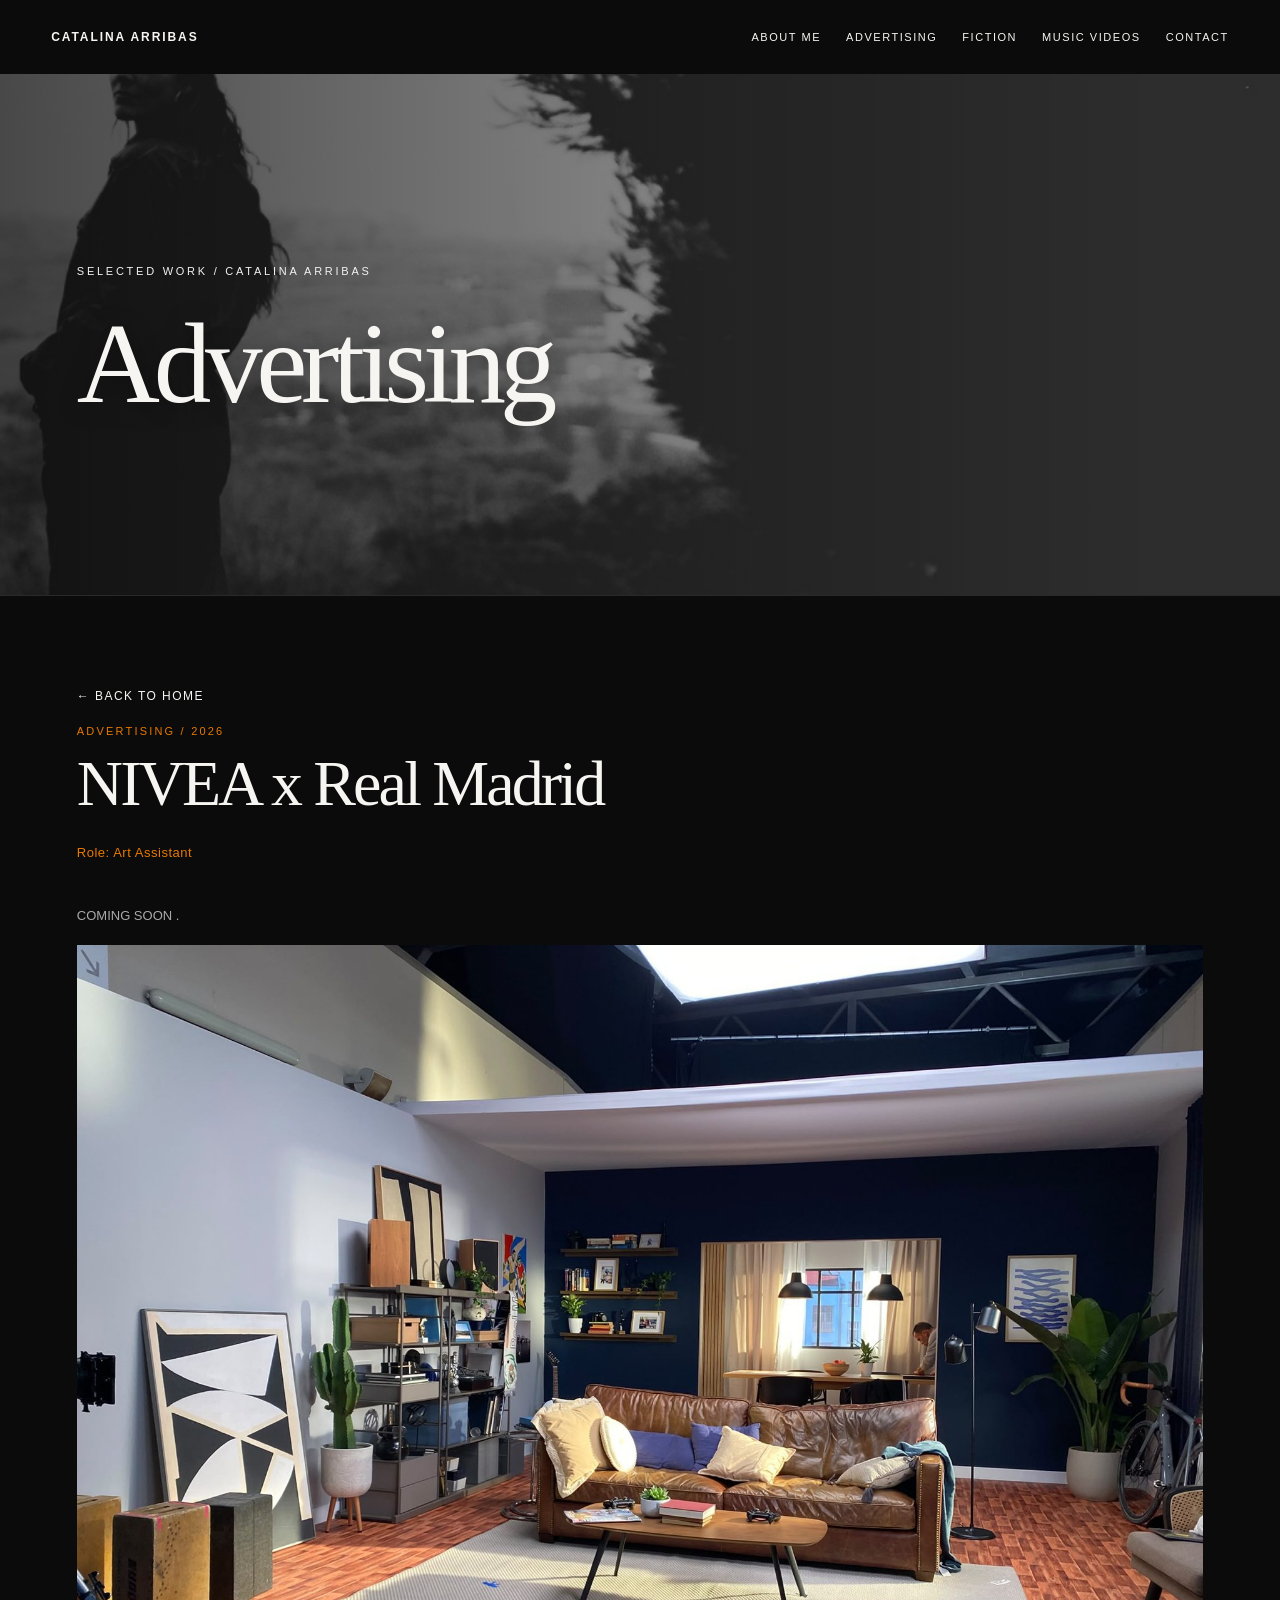
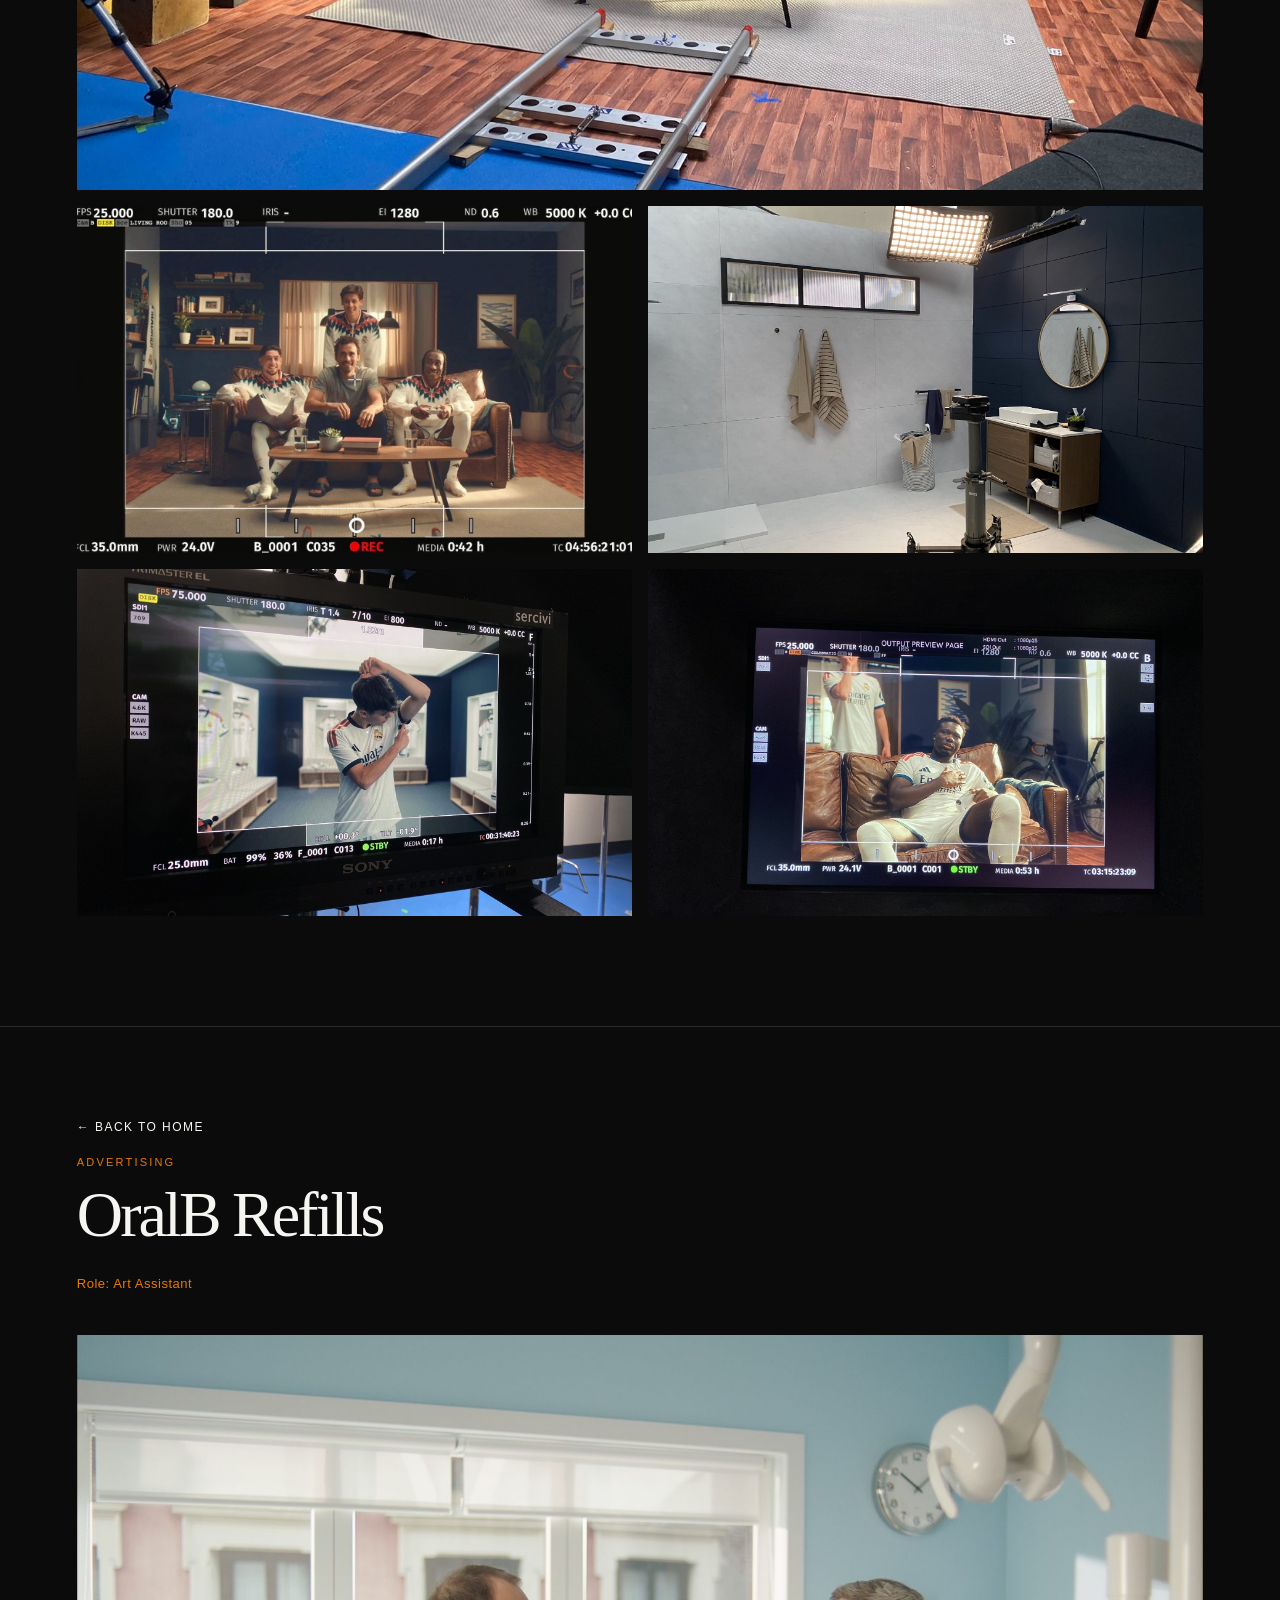
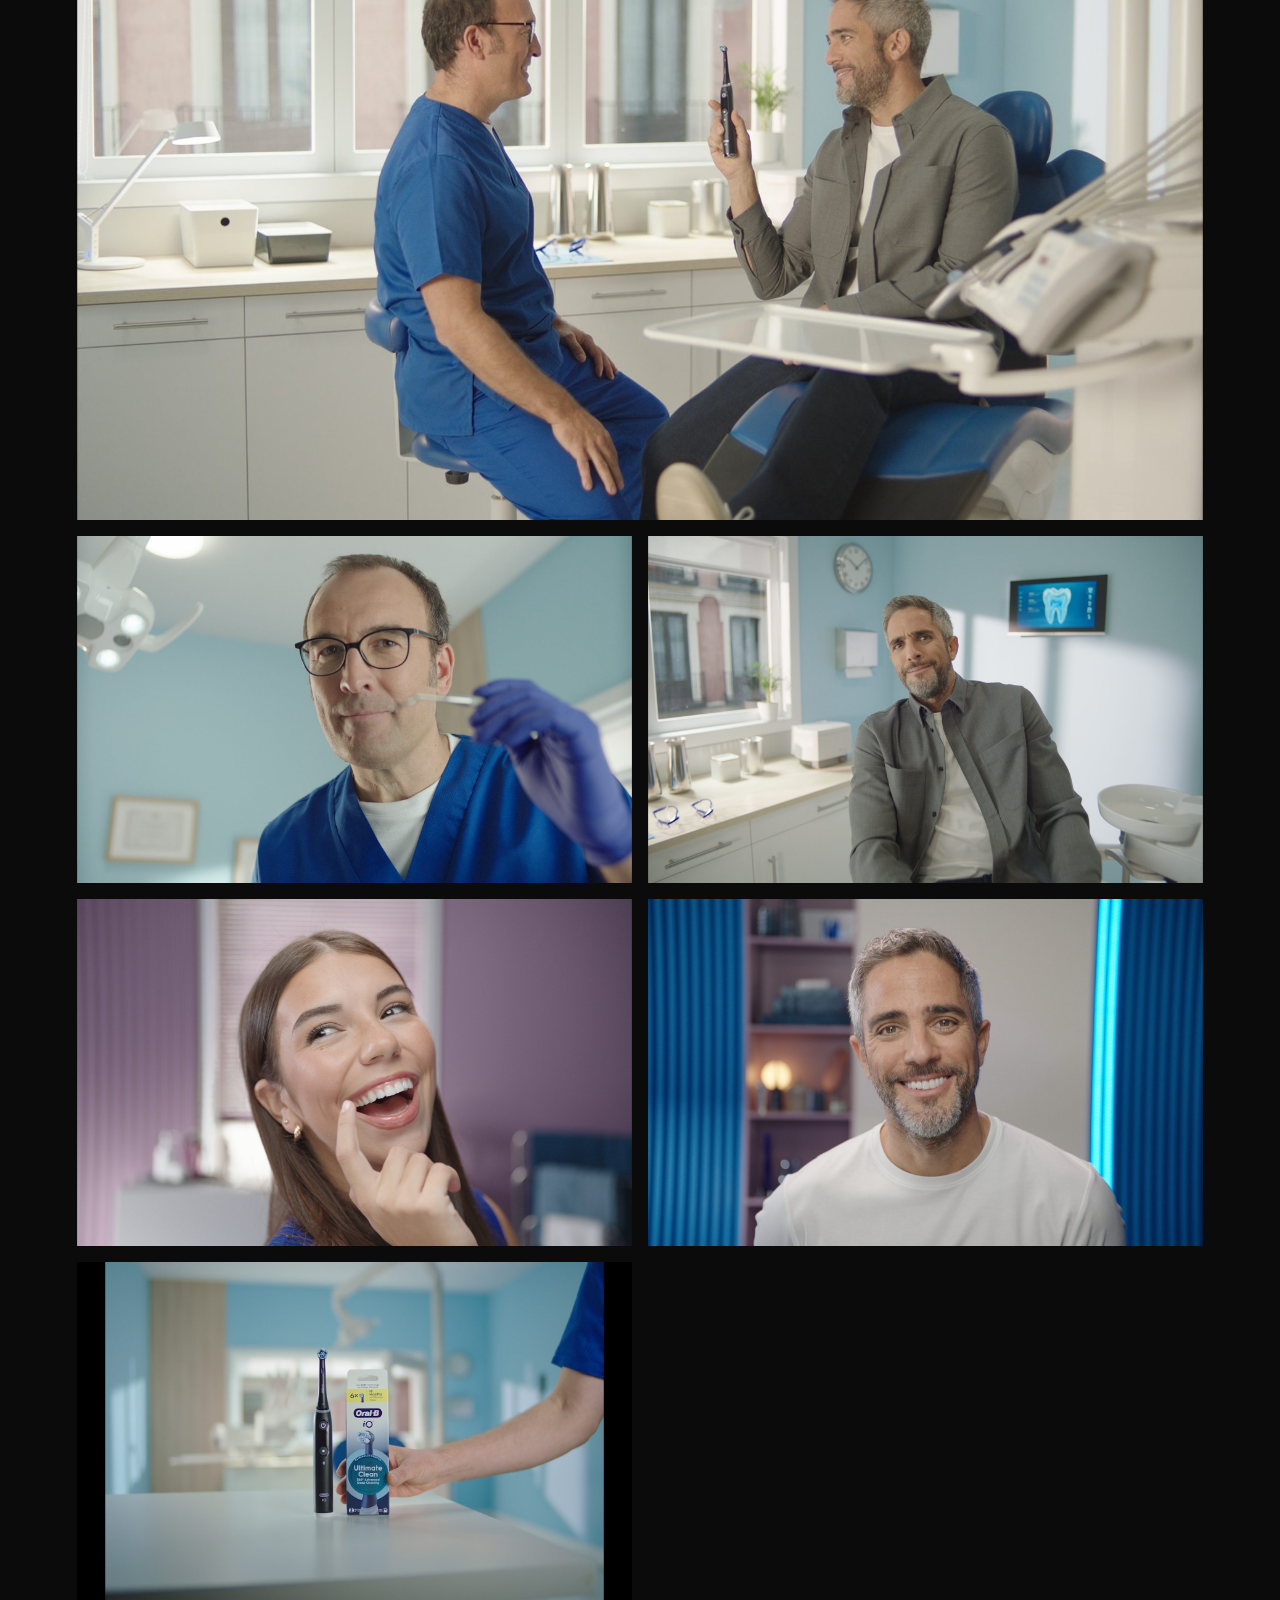
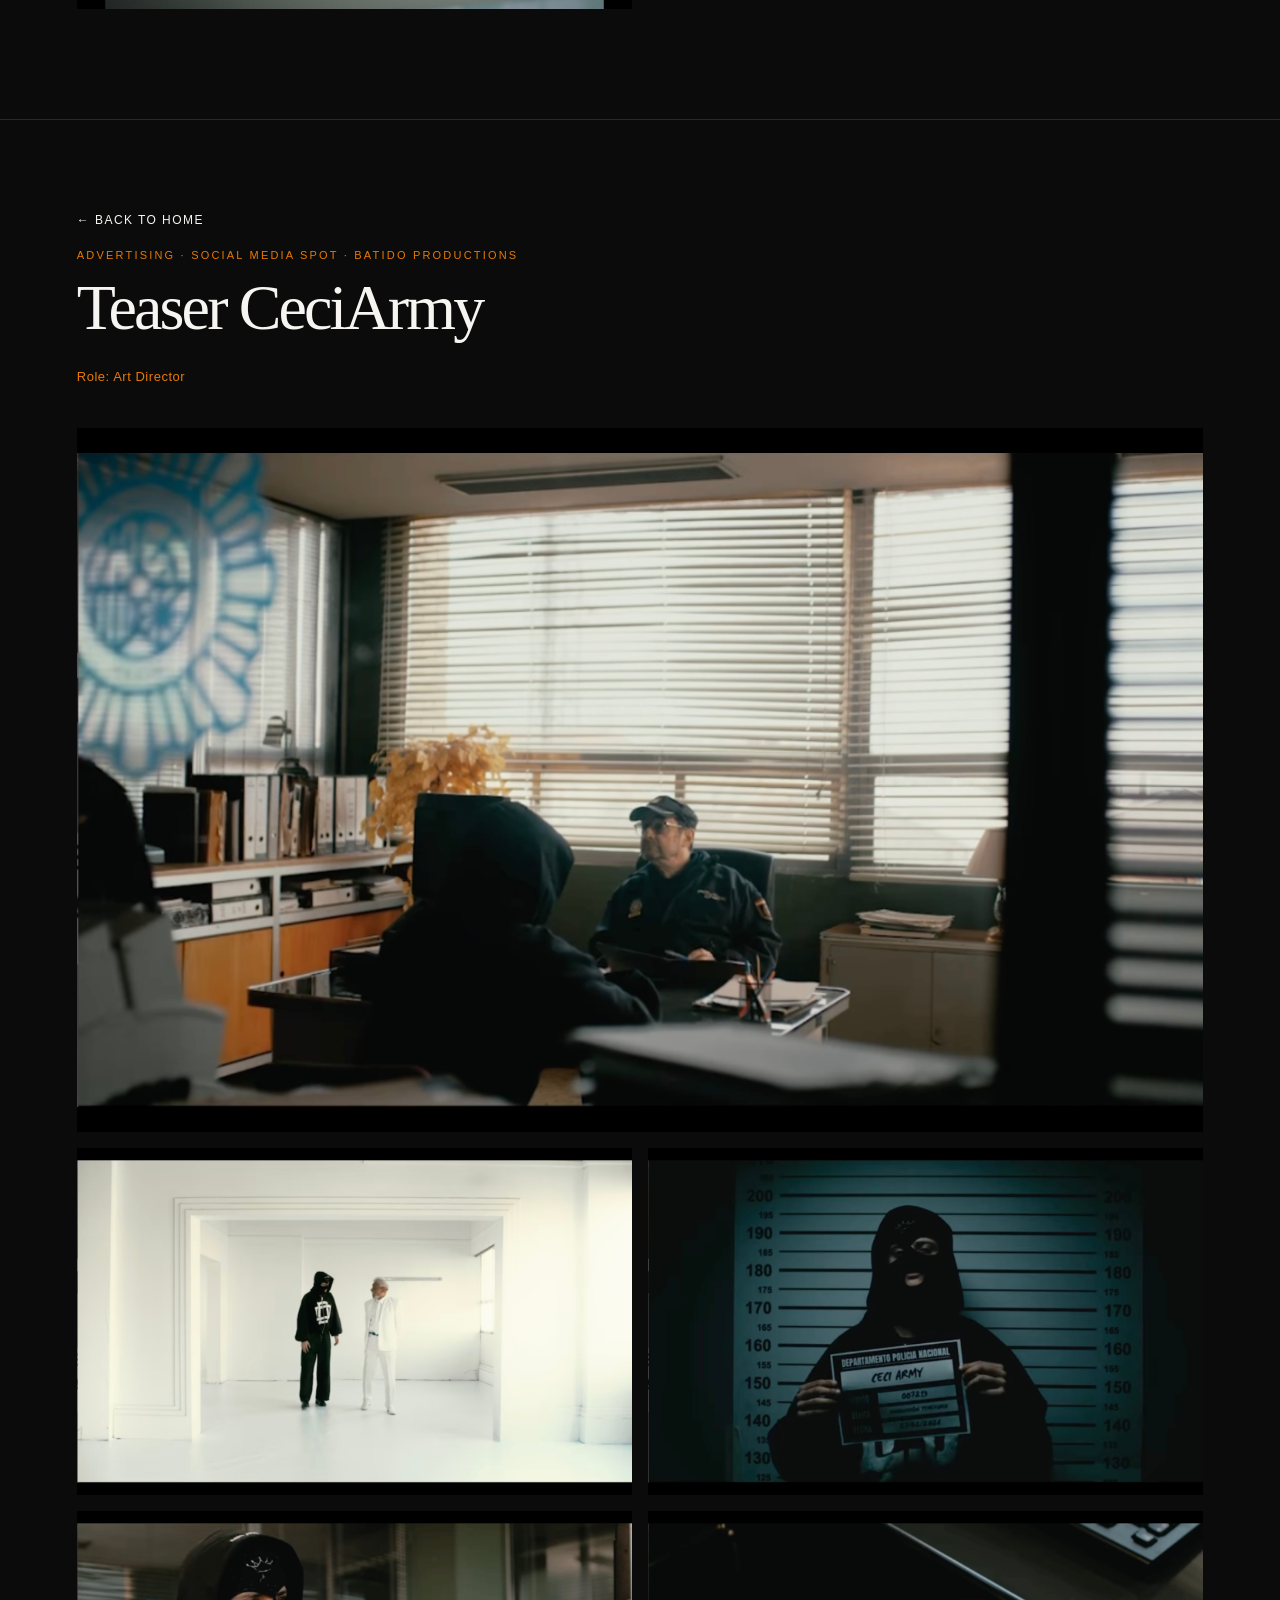
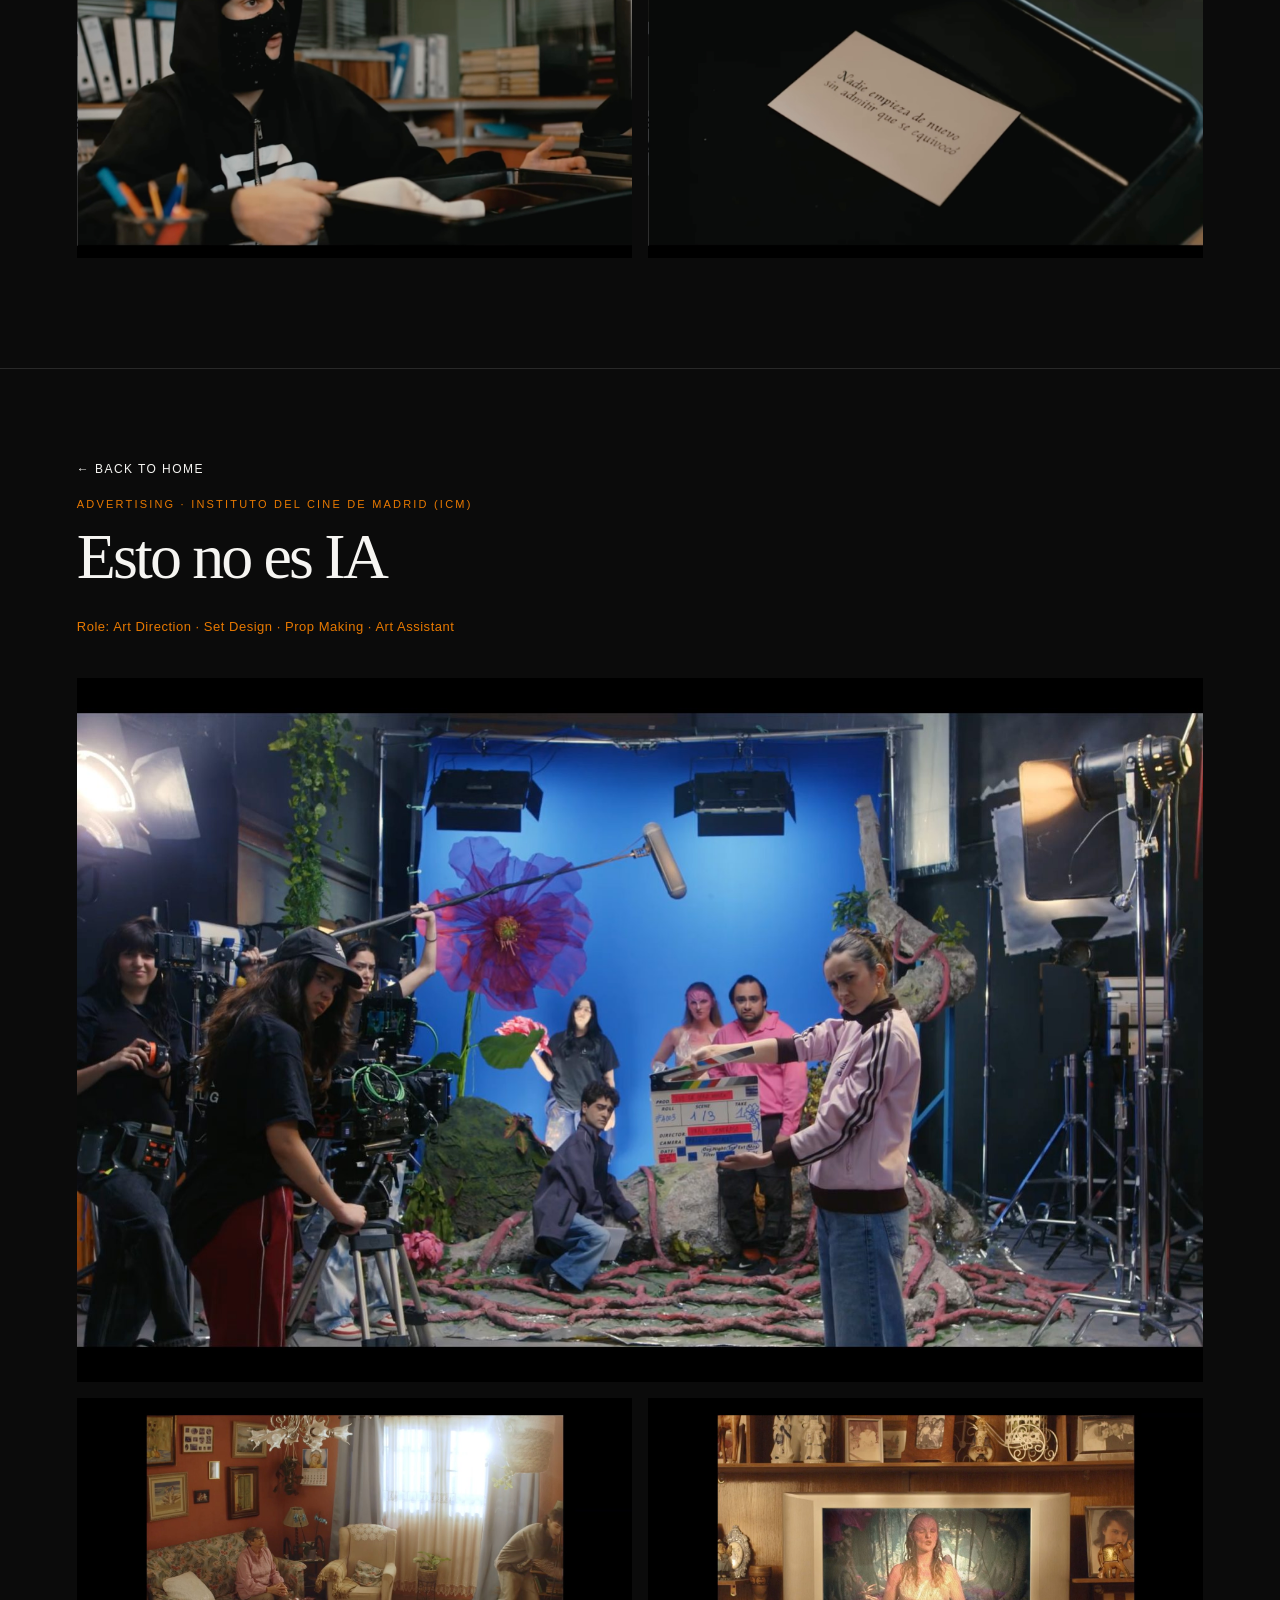
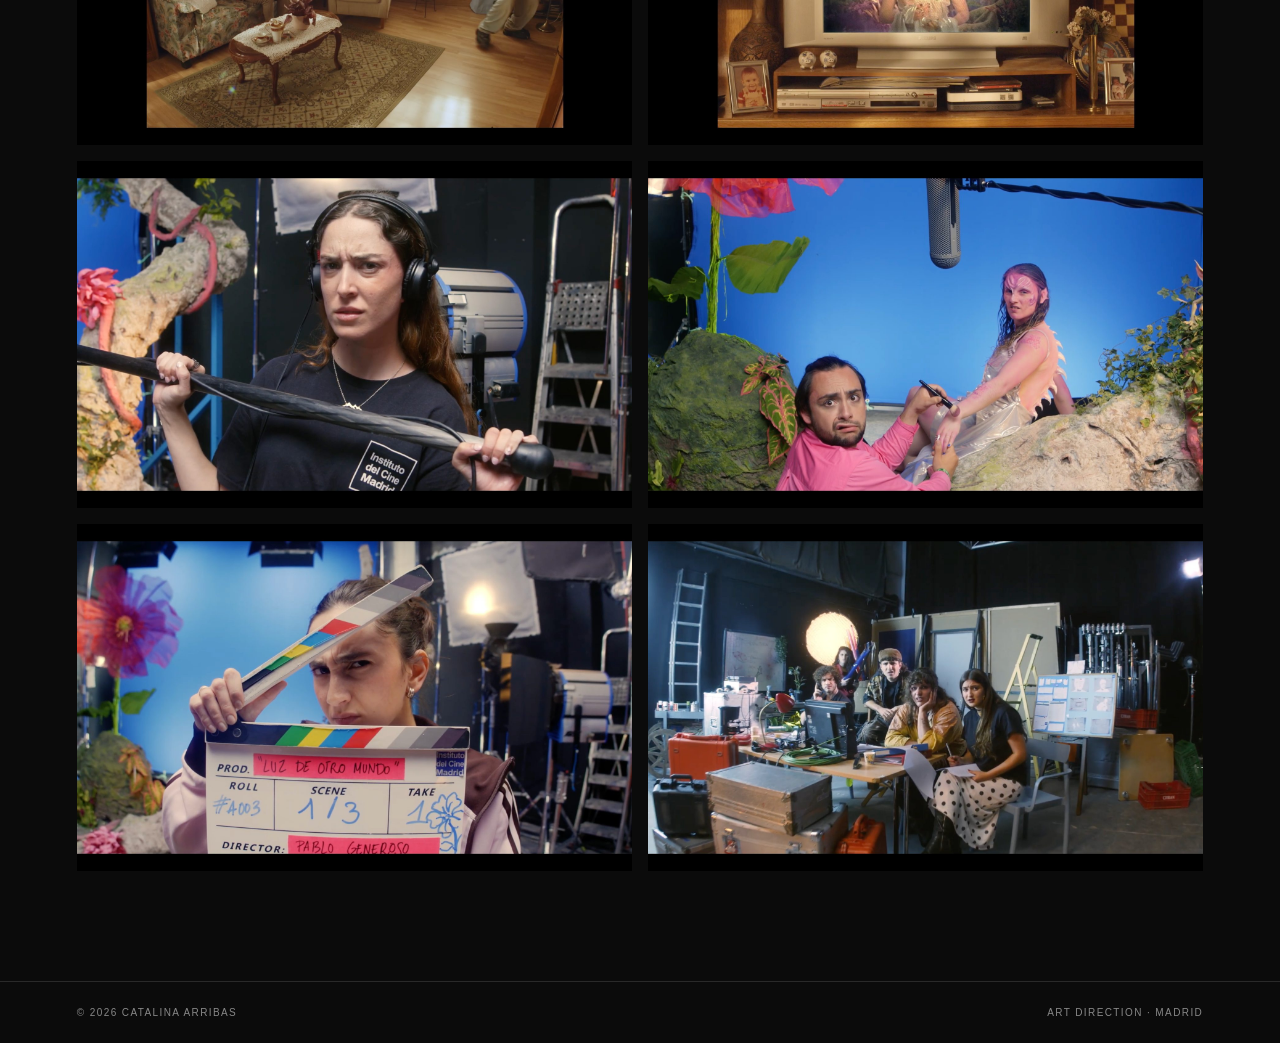
==== commit 4f0253e3: "Update advertising.html" ====
--- a/advertising.html
+++ b/advertising.html
@@ -53,16 +53,12 @@
 main > section:first-child .eyebrow{position:relative;color:#f2f2f2;}
 @media(max-width:700px){main > section:first-child{min-height:390px !important;
   padding:95px 6% 60px !important;background-position:center;}}
-</style>
-<link rel="stylesheet" href="overrides.css">
-<script defer src="editor.js"></script>
-
 <style>
-/* ESTILO DE TITULOS DE PROYECTOS */
+/* TITULOS DE PROYECTOS */
 
 .project-detail .detail-head {
-    text-align: center;
-    margin-bottom: 45px;
+    text-align: left;
+    margin-bottom: 12px;
 }
 
 .project-detail .detail-kicker {
@@ -70,7 +66,7 @@
     font-size: 11px;
     letter-spacing: 0.2em;
     text-transform: uppercase;
-    margin-bottom: 20px;
+    margin: 0 0 12px;
 }
 
 .project-detail .detail-head h2 {
@@ -79,17 +75,24 @@
     font-weight: 400;
     line-height: 1.1;
     letter-spacing: -0.045em;
-    text-align: center;
-    margin: 15px 0 45px;
+    text-align: left;
+    margin: 0 0 22px;
 }
 
 .project-detail .detail-role {
     text-align: left;
-    color: #f6f5f2;
+    color: #e87900 !important;
+    margin: 0 0 8px;
 }
 
 .project-detail .detail-note {
     text-align: left;
+    margin: 0 0 18px;
+}
+
+/* Reducir espacio antes de las fotografías */
+.project-detail .gallery {
+    margin-top: 12px;
 }
 
 @media (max-width: 700px) {
@@ -97,8 +100,7 @@
         font-size: clamp(32px, 8vw, 52px) !important;
     }
 }
-</style>
-</head><body><header><a class="brand" href="index.html#home">CATALINA ARRIBAS</a><nav aria-label="Main navigation"><a href="index.html#about">About Me</a><a href="advertising.html">Advertising</a><a href="fiction.html">Fiction</a><a href="music-videos.html">Music Videos</a><a href="index.html#contact">Contact</a></nav></header><main><section id="advertising"><span class="eyebrow">Selected work / Catalina Arribas</span><h2>Advertising</h2></section><section class="project-detail" id="nivea-real-madrid"><a class="back-link" href="index.html#advertising">← Back to Home</a><div class="detail-head"><p class="detail-kicker">Advertising / 2026</p><h2>NIVEA x Real Madrid</h2><p class="detail-role">Role: Art Assistant</p></div><p class="detail-note">COMING SOON · Behind-the-scenes images from the production. The final campaign is awaiting its official release.</p><div class="gallery"><figure><img alt="NIVEA x Real Madrid — image 1" loading="lazy" src="assets/nivea-01.jpg"/></figure><figure><img alt="NIVEA x Real Madrid — image 2" loading="lazy" src="assets/nivea-02.jpg"/></figure><figure><img alt="NIVEA x Real Madrid — image 3" loading="lazy" src="assets/nivea-03.jpg"/></figure><figure><img alt="NIVEA x Real Madrid — image 4" loading="lazy" src="assets/nivea-04.jpg"/></figure><figure><img alt="NIVEA x Real Madrid — image 5" loading="lazy" src="assets/nivea-05.jpg"/></figure></div></section><section class="project-detail" id="oralb-refills"><a class="back-link" href="index.html#advertising">← Back to Home</a><div class="detail-head"><p class="detail-kicker">Advertising</p><h2>OralB Refills</h2><p class="detail-role">Role: Art Assistant</p></div><div class="gallery"><figure><img alt="OralB Refills — image 1" loading="lazy" src="assets/oralb-01.jpg"/></figure><figure><img alt="OralB Refills — image 2" loading="lazy" src="assets/oralb-02.jpg"/></figure><figure><img alt="OralB Refills — image 3" loading="lazy" src="assets/oralb-03.jpg"/></figure><figure><img alt="OralB Refills — image 4" loading="lazy" src="assets/oralb-04.jpg"/></figure><figure><img alt="OralB Refills — image 5" loading="lazy" src="assets/oralb-05.jpg"/></figure><figure><img alt="OralB Refills — image 6" loading="lazy" src="assets/oralb-06.jpg"/></figure></div></section><section class="project-detail" id="ceciarmy"><a class="back-link" href="index.html#advertising">← Back to Home</a><div class="detail-head"><p class="detail-kicker">Advertising · Social Media Spot · Batido Productions</p><h2>Teaser CeciArmy</h2><p class="detail-role">Role: Art Director</p></div><div class="gallery"><figure><img alt="Teaser CeciArmy still 1" loading="lazy" src="assets/ceciarmy-01.jpg"/></figure><figure><img alt="Teaser CeciArmy still 2" loading="lazy" src="assets/ceciarmy-02.jpg"/></figure><figure><img alt="Teaser CeciArmy still 3" loading="lazy" src="assets/ceciarmy-03.jpg"/></figure><figure><img alt="Teaser CeciArmy still 4" loading="lazy" src="assets/ceciarmy-04.jpg"/></figure><figure><img alt="Teaser CeciArmy still 5" loading="lazy" src="assets/ceciarmy-05.jpg"/></figure></div></section><section class="project-detail" id="esto-no-es-ia"><a class="back-link" href="index.html#advertising">← Back to Home</a><div class="detail-head"><p class="detail-kicker">Advertising · Instituto del Cine de Madrid (ICM)</p><h2>Esto no es IA</h2><p class="detail-role">Role: Art Direction · Set Design · Prop Making · Art Assistant</p></div><div class="gallery"><figure><img alt="Esto no es IA — image 1" loading="lazy" src="assets/icm-01.jpg"/></figure><figure><img alt="Esto no es IA — image 2" loading="lazy" src="assets/icm-02.jpg"/></figure><figure><img alt="Esto no es IA — image 3" loading="lazy" src="assets/icm-03.jpg"/></figure><figure><img alt="Esto no es IA — image 4" loading="lazy" src="assets/icm-04.jpg"/></figure><figure><img alt="Esto no es IA — image 5" loading="lazy" src="assets/icm-05.jpg"/></figure><figure><img alt="Esto no es IA — image 6" loading="lazy" src="assets/icm-06.jpg"/></figure><figure><img alt="Esto no es IA — image 7" loading="lazy" src="assets/icm-07.jpg"/></figure></div></section></main><footer><span>© 2026 Catalina Arribas</span><span>Art Direction · Madrid</span></footer>
+</style><body><header><a class="brand" href="index.html#home">CATALINA ARRIBAS</a><nav aria-label="Main navigation"><a href="index.html#about">About Me</a><a href="advertising.html">Advertising</a><a href="fiction.html">Fiction</a><a href="music-videos.html">Music Videos</a><a href="index.html#contact">Contact</a></nav></header><main><section id="advertising"><span class="eyebrow">Selected work / Catalina Arribas</span><h2>Advertising</h2></section><section class="project-detail" id="nivea-real-madrid"><a class="back-link" href="index.html#advertising">← Back to Home</a><div class="detail-head"><p class="detail-kicker">Advertising / 2026</p><h2>NIVEA x Real Madrid</h2><p class="detail-role">Role: Art Assistant</p></div><p class="detail-note">COMING SOON .</p><div class="gallery"><figure><img alt="NIVEA x Real Madrid — image 1" loading="lazy" src="assets/nivea-01.jpg"/></figure><figure><img alt="NIVEA x Real Madrid — image 2" loading="lazy" src="assets/nivea-02.jpg"/></figure><figure><img alt="NIVEA x Real Madrid — image 3" loading="lazy" src="assets/nivea-03.jpg"/></figure><figure><img alt="NIVEA x Real Madrid — image 4" loading="lazy" src="assets/nivea-04.jpg"/></figure><figure><img alt="NIVEA x Real Madrid — image 5" loading="lazy" src="assets/nivea-05.jpg"/></figure></div></section><section class="project-detail" id="oralb-refills"><a class="back-link" href="index.html#advertising">← Back to Home</a><div class="detail-head"><p class="detail-kicker">Advertising</p><h2>OralB Refills</h2><p class="detail-role">Role: Art Assistant</p></div><div class="gallery"><figure><img alt="OralB Refills — image 1" loading="lazy" src="assets/oralb-01.jpg"/></figure><figure><img alt="OralB Refills — image 2" loading="lazy" src="assets/oralb-02.jpg"/></figure><figure><img alt="OralB Refills — image 3" loading="lazy" src="assets/oralb-03.jpg"/></figure><figure><img alt="OralB Refills — image 4" loading="lazy" src="assets/oralb-04.jpg"/></figure><figure><img alt="OralB Refills — image 5" loading="lazy" src="assets/oralb-05.jpg"/></figure><figure><img alt="OralB Refills — image 6" loading="lazy" src="assets/oralb-06.jpg"/></figure></div></section><section class="project-detail" id="ceciarmy"><a class="back-link" href="index.html#advertising">← Back to Home</a><div class="detail-head"><p class="detail-kicker">Advertising · Social Media Spot · Batido Productions</p><h2>Teaser CeciArmy</h2><p class="detail-role">Role: Art Director</p></div><div class="gallery"><figure><img alt="Teaser CeciArmy still 1" loading="lazy" src="assets/ceciarmy-01.jpg"/></figure><figure><img alt="Teaser CeciArmy still 2" loading="lazy" src="assets/ceciarmy-02.jpg"/></figure><figure><img alt="Teaser CeciArmy still 3" loading="lazy" src="assets/ceciarmy-03.jpg"/></figure><figure><img alt="Teaser CeciArmy still 4" loading="lazy" src="assets/ceciarmy-04.jpg"/></figure><figure><img alt="Teaser CeciArmy still 5" loading="lazy" src="assets/ceciarmy-05.jpg"/></figure></div></section><section class="project-detail" id="esto-no-es-ia"><a class="back-link" href="index.html#advertising">← Back to Home</a><div class="detail-head"><p class="detail-kicker">Advertising · Instituto del Cine de Madrid (ICM)</p><h2>Esto no es IA</h2><p class="detail-role">Role: Art Direction · Set Design · Prop Making · Art Assistant</p></div><div class="gallery"><figure><img alt="Esto no es IA — image 1" loading="lazy" src="assets/icm-01.jpg"/></figure><figure><img alt="Esto no es IA — image 2" loading="lazy" src="assets/icm-02.jpg"/></figure><figure><img alt="Esto no es IA — image 3" loading="lazy" src="assets/icm-03.jpg"/></figure><figure><img alt="Esto no es IA — image 4" loading="lazy" src="assets/icm-04.jpg"/></figure><figure><img alt="Esto no es IA — image 5" loading="lazy" src="assets/icm-05.jpg"/></figure><figure><img alt="Esto no es IA — image 6" loading="lazy" src="assets/icm-06.jpg"/></figure><figure><img alt="Esto no es IA — image 7" loading="lazy" src="assets/icm-07.jpg"/></figure></div></section></main><footer><span>© 2026 Catalina Arribas</span><span>Art Direction · Madrid</span></footer>
 <style>
   .floating-contact {
     position: fixed;
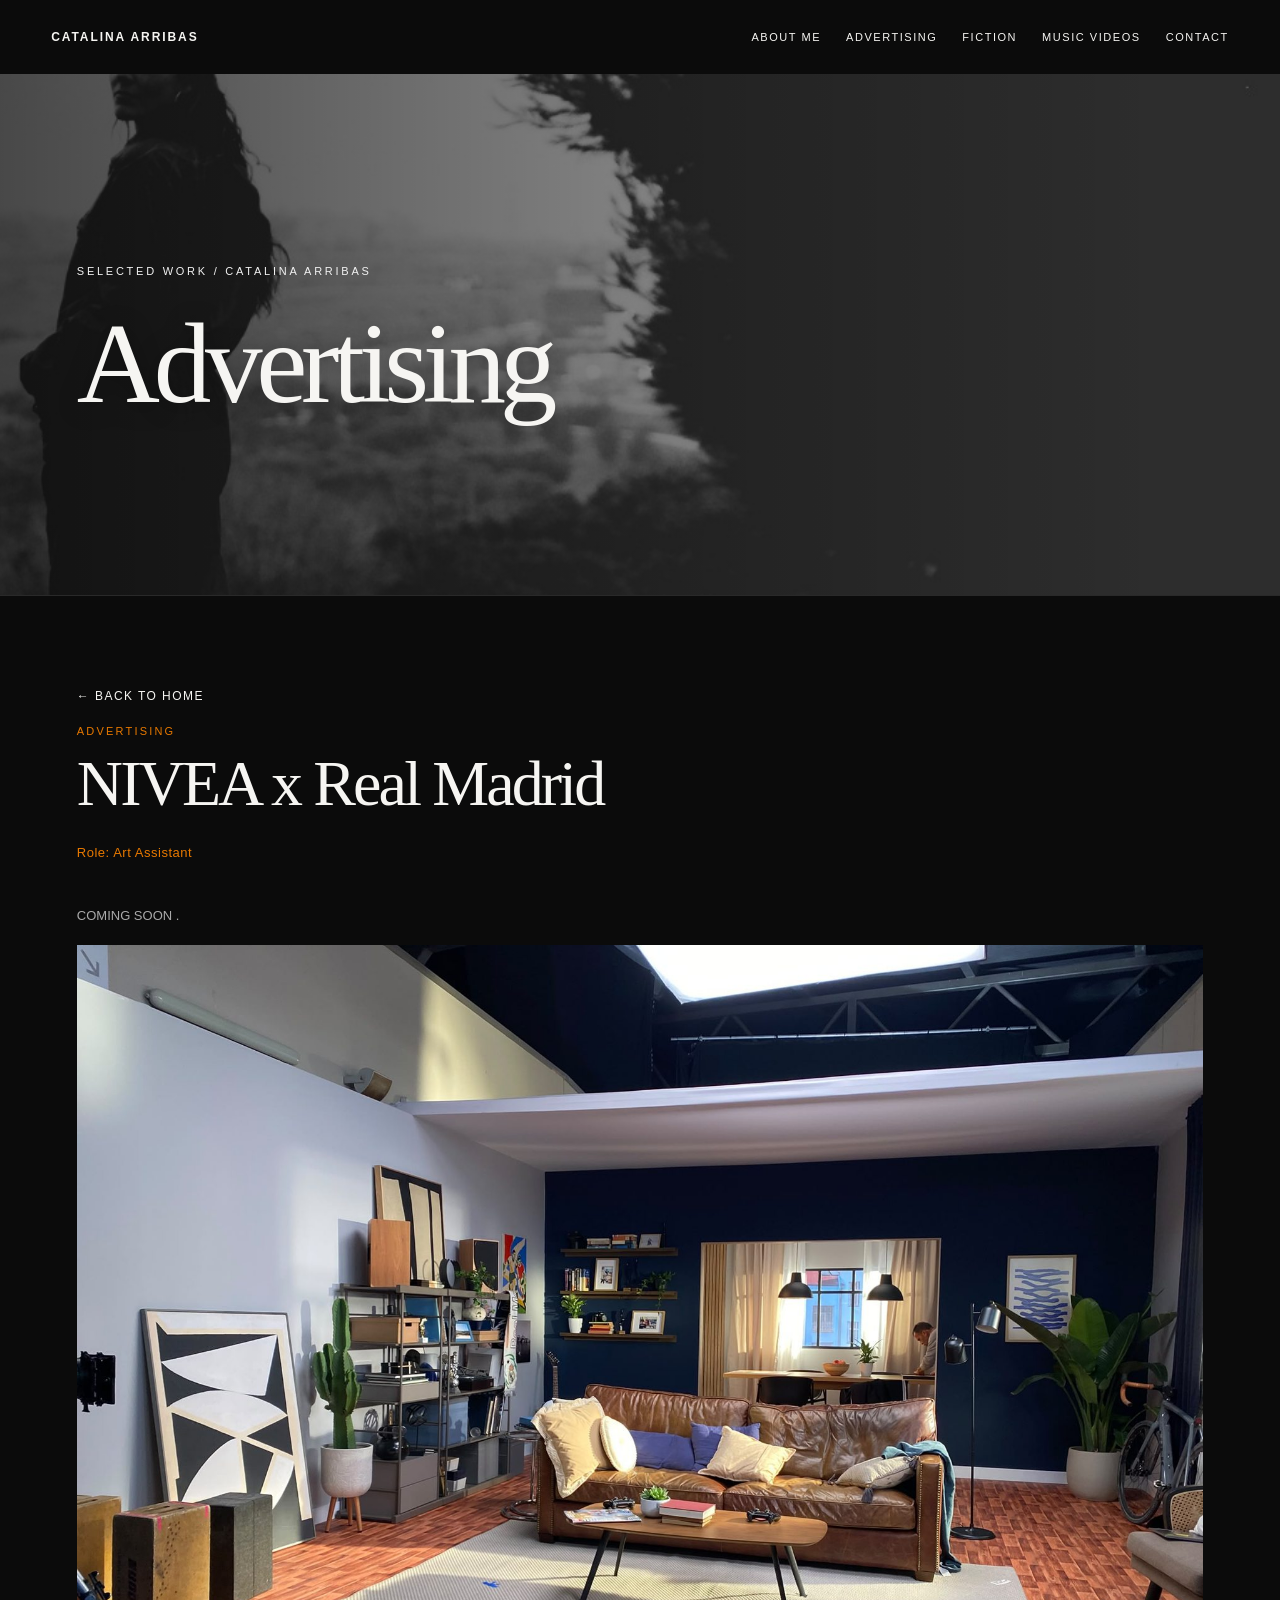
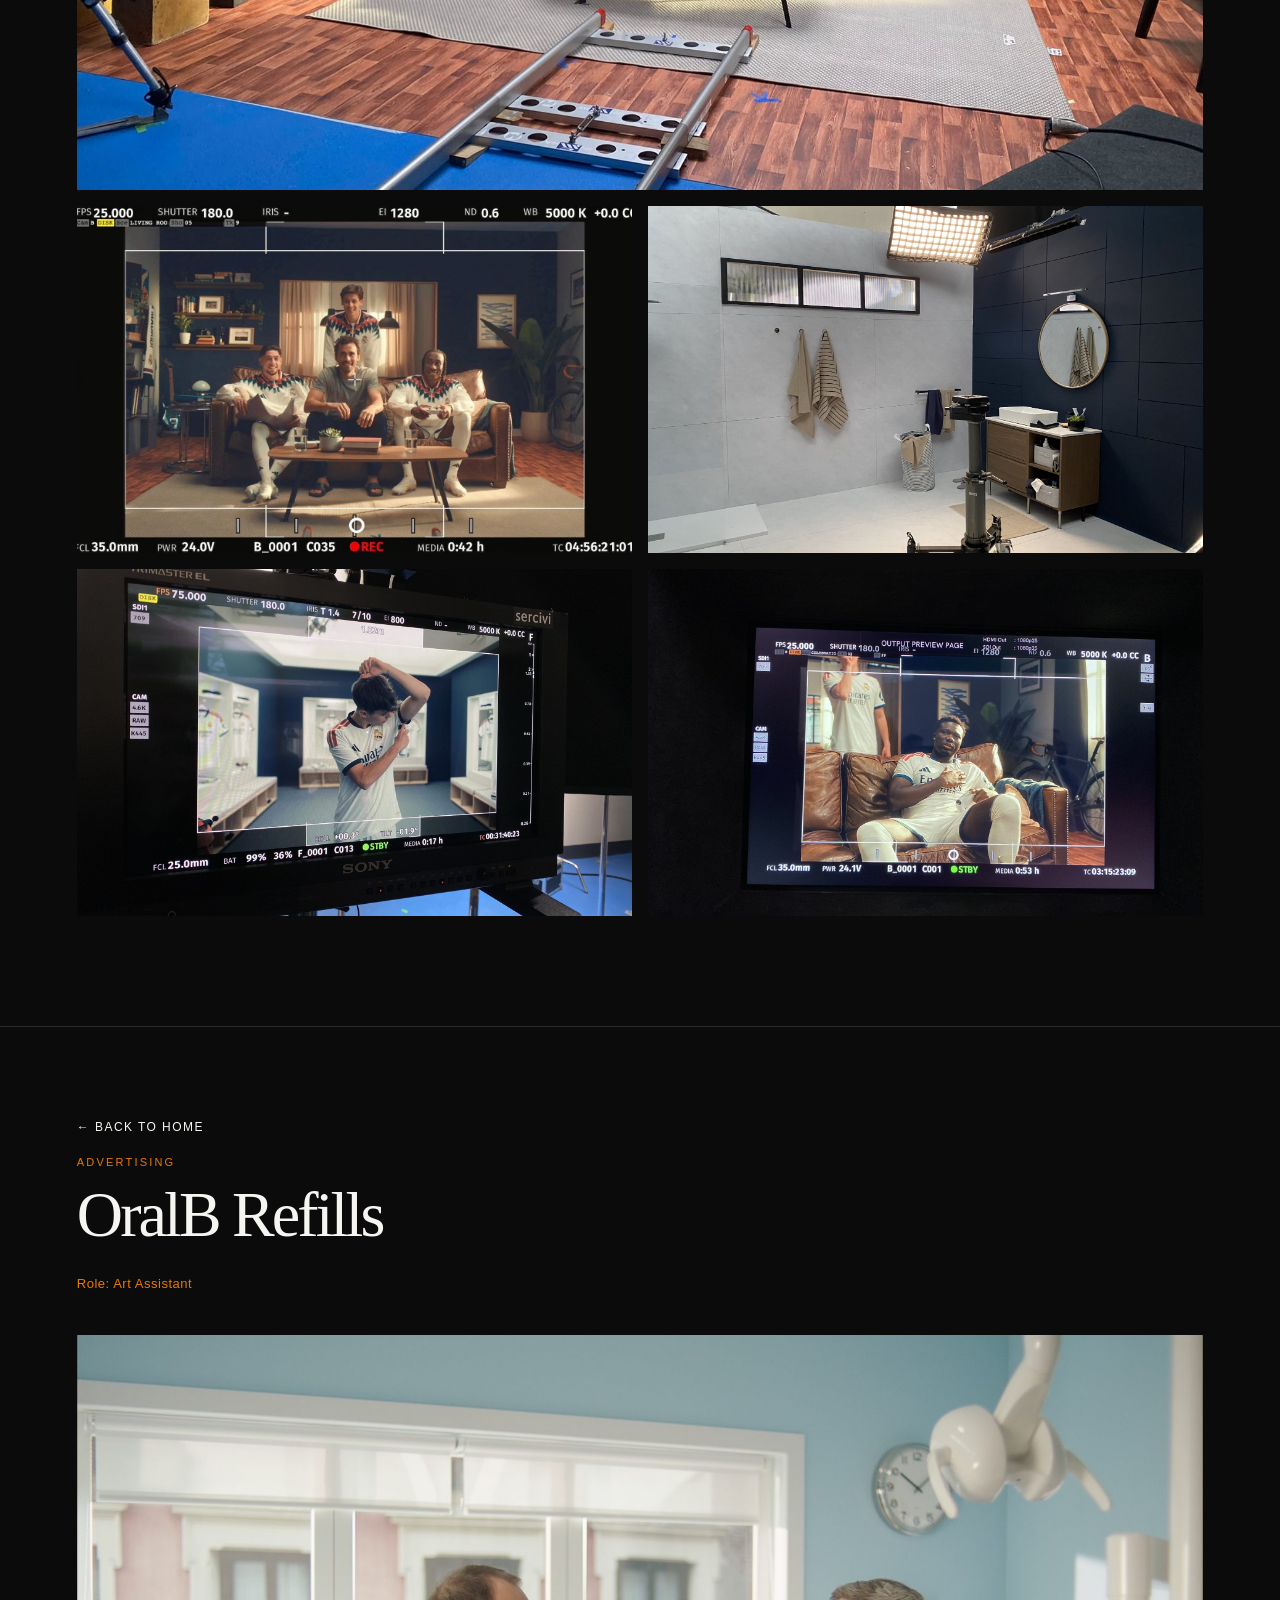
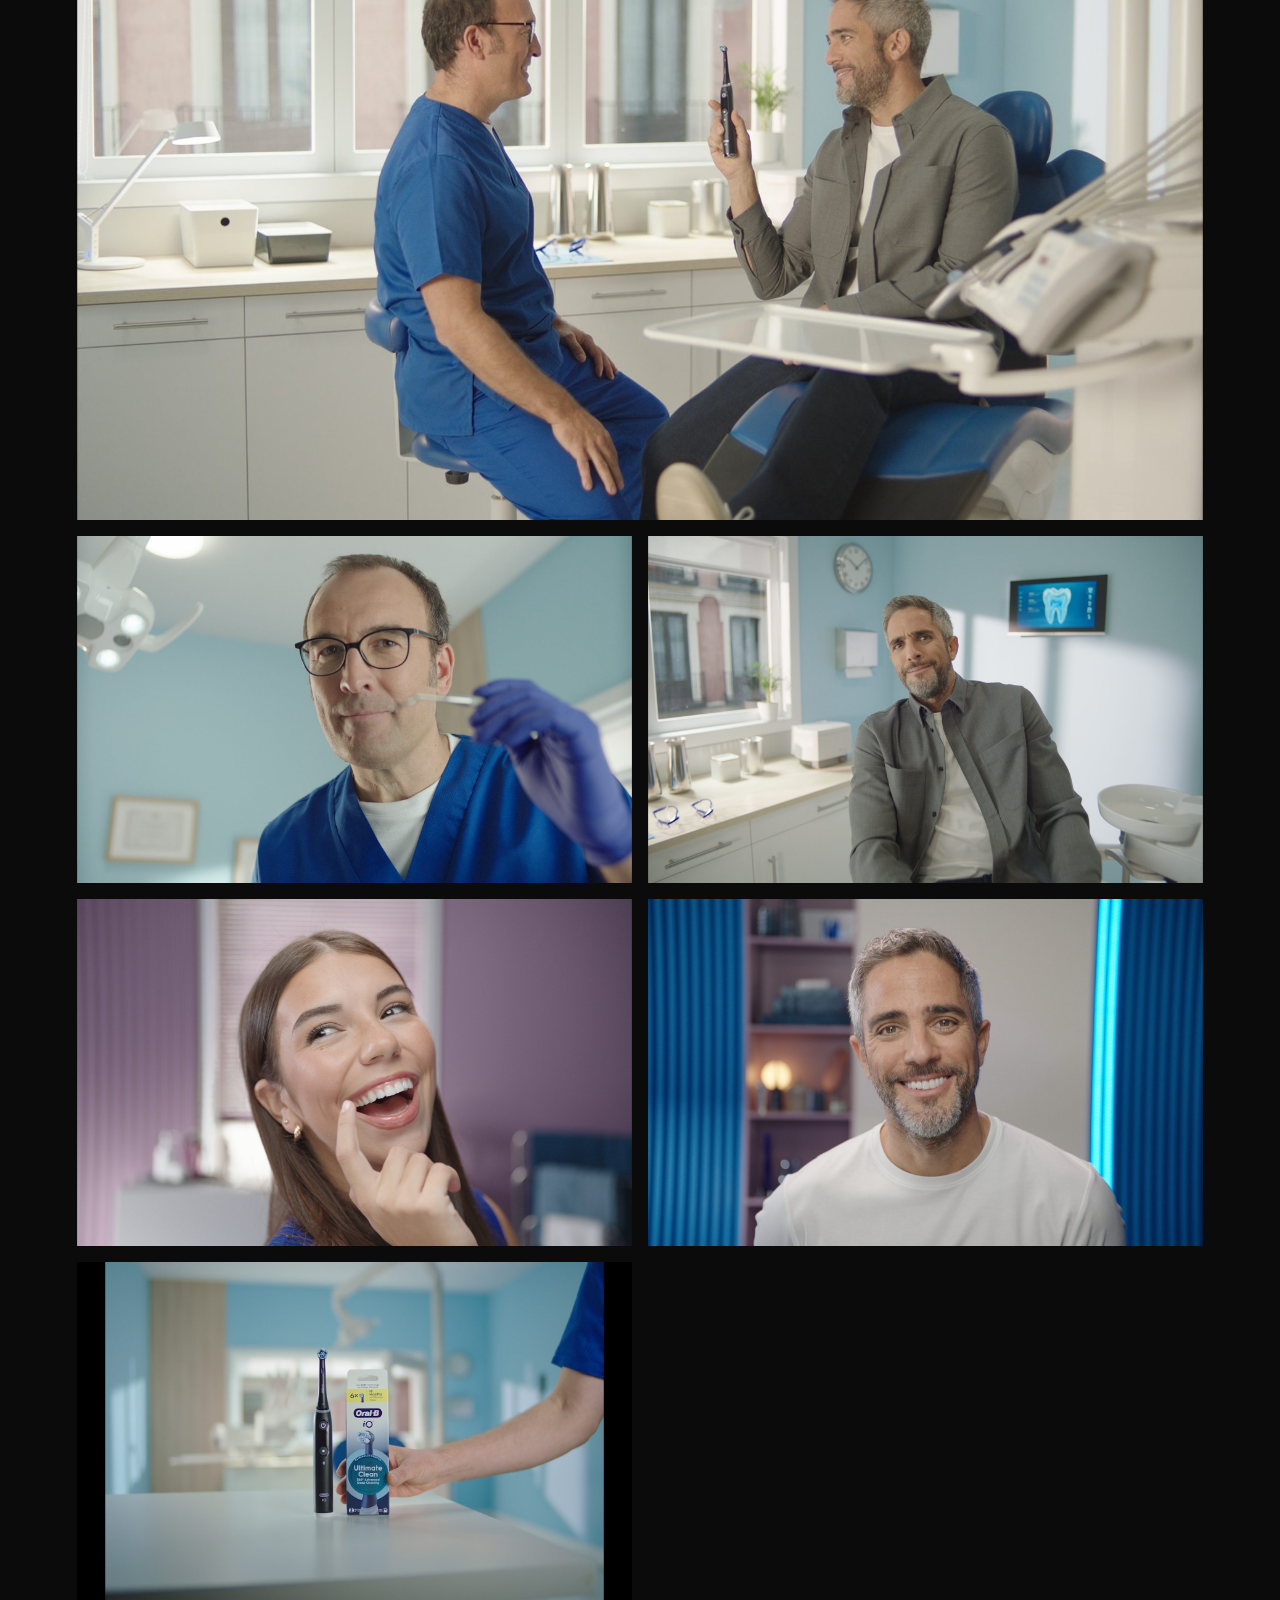
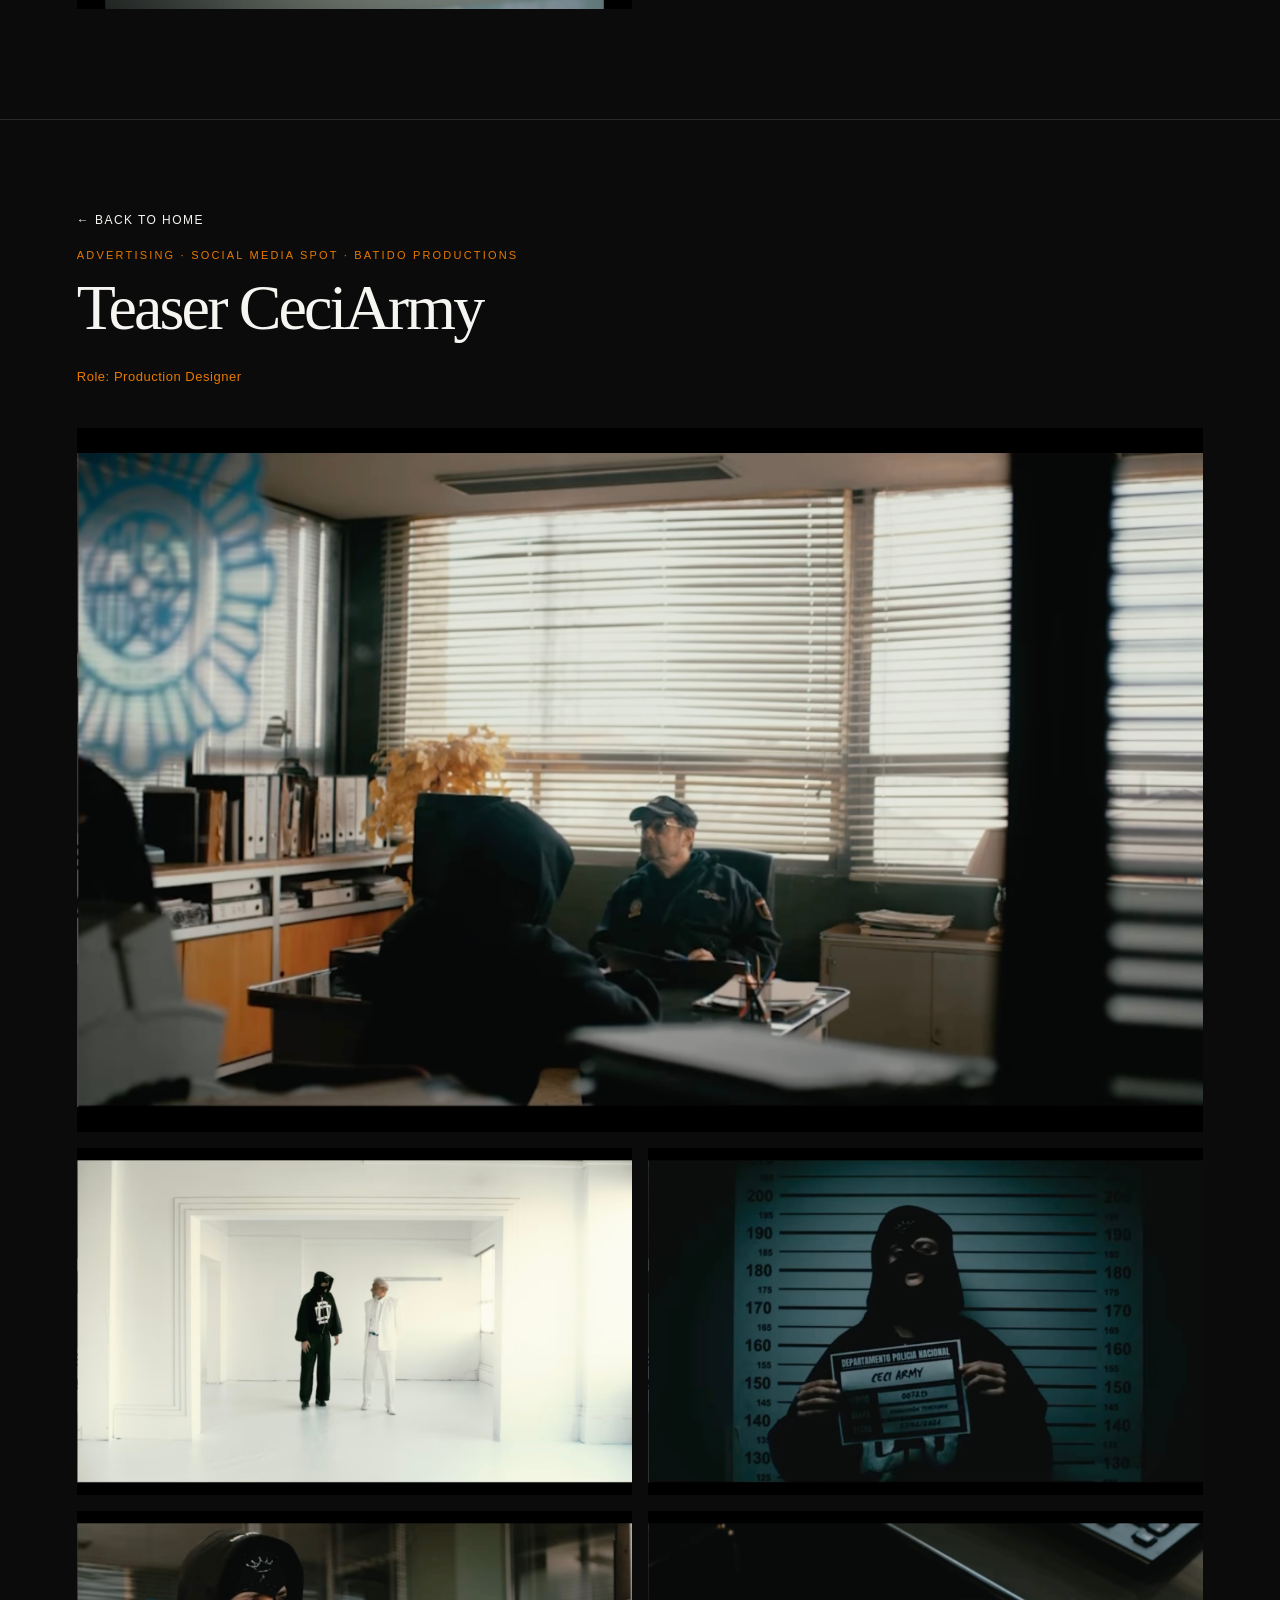
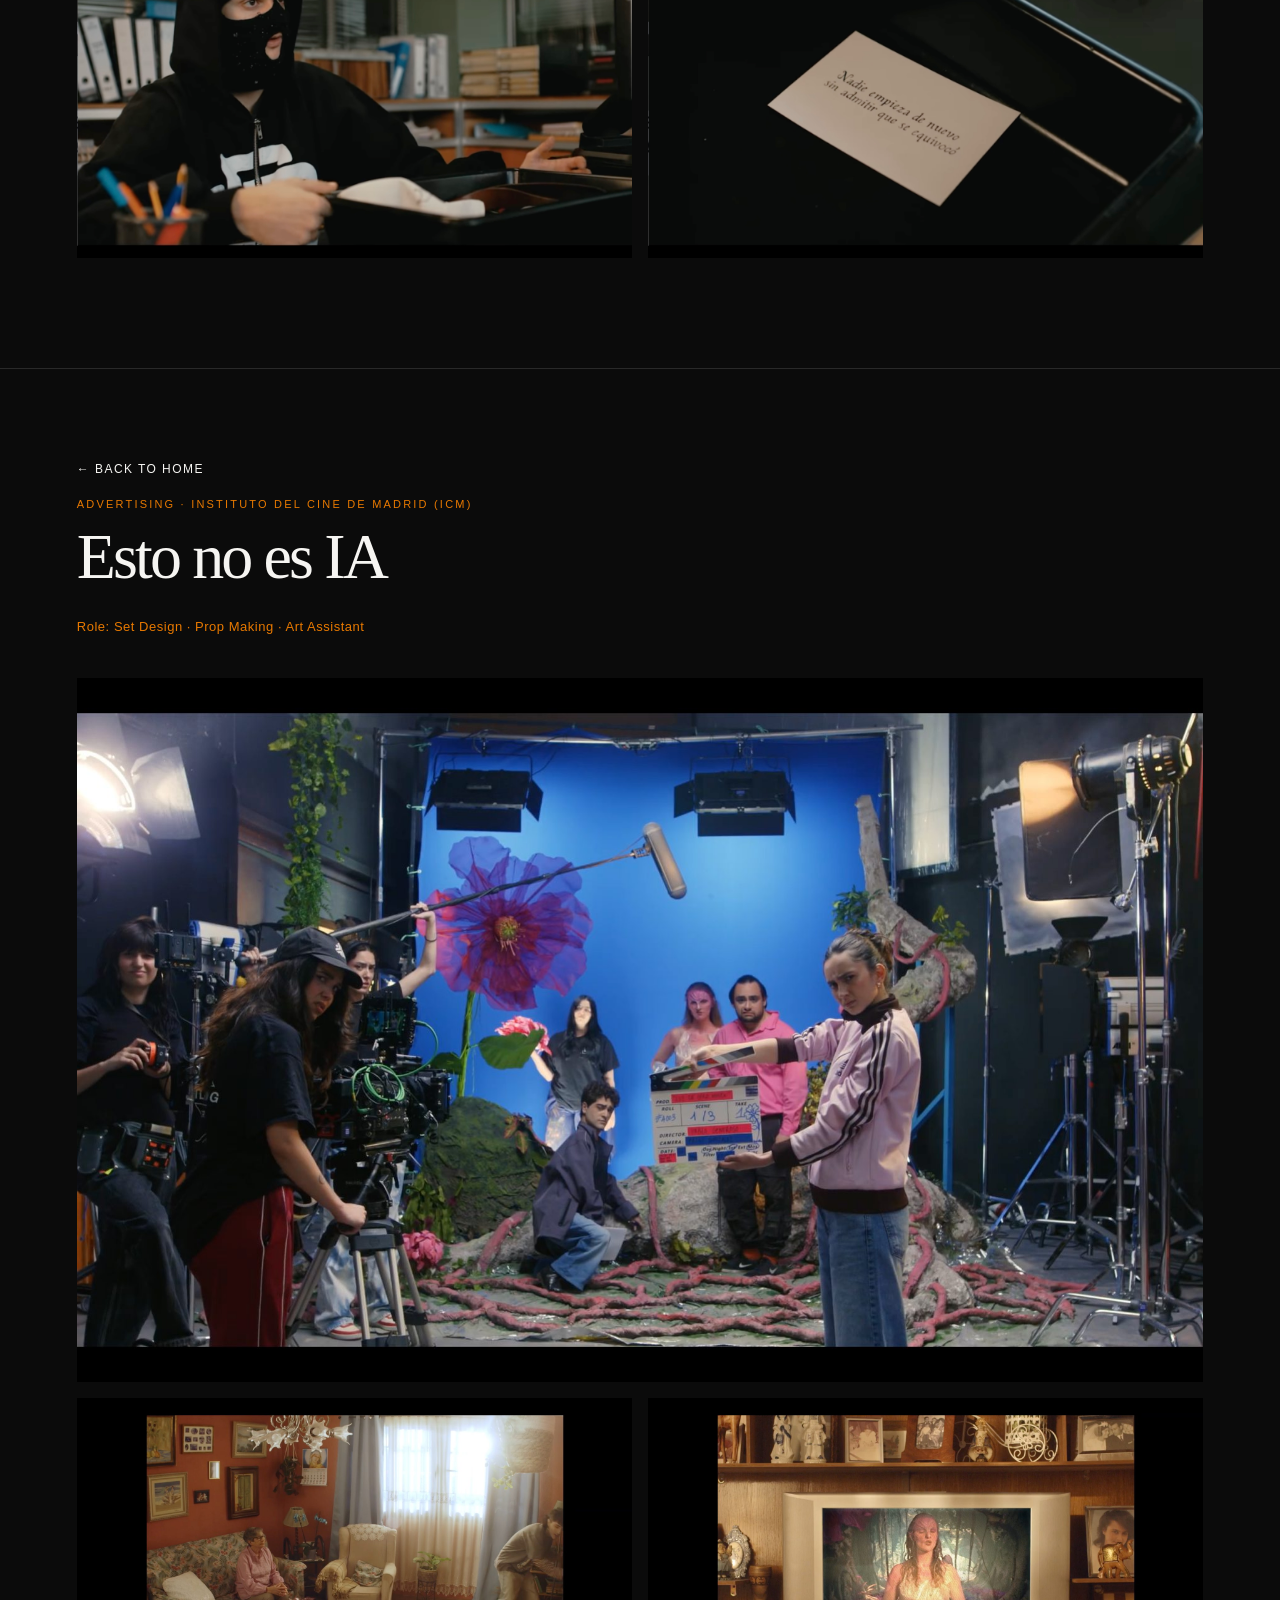
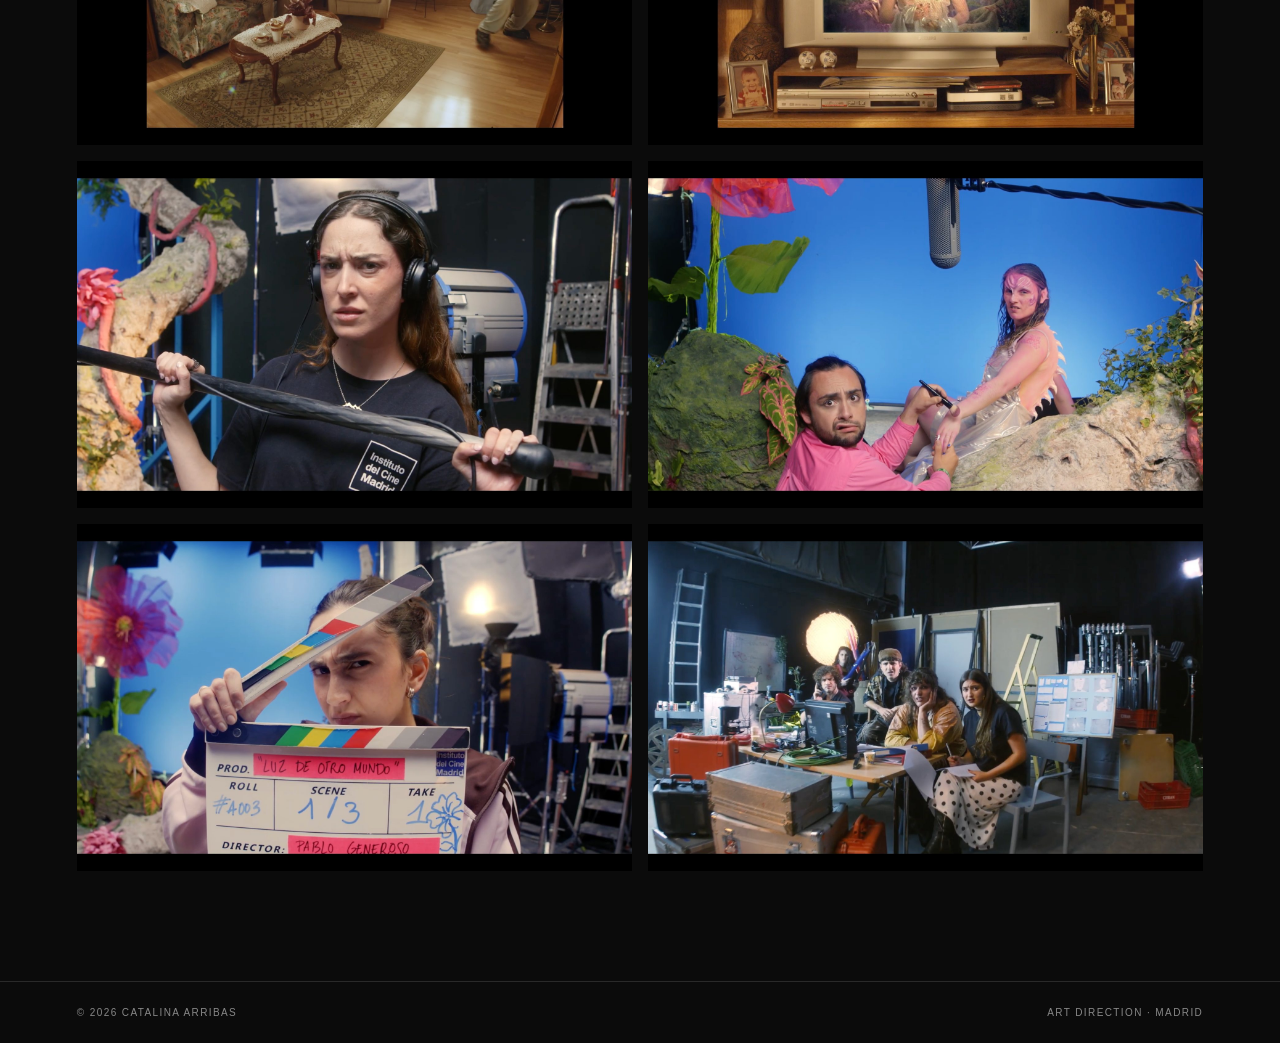
==== commit 1a4dd05b: "Update advertising.html" ====
--- a/advertising.html
+++ b/advertising.html
@@ -100,7 +100,7 @@
         font-size: clamp(32px, 8vw, 52px) !important;
     }
 }
-</style><body><header><a class="brand" href="index.html#home">CATALINA ARRIBAS</a><nav aria-label="Main navigation"><a href="index.html#about">About Me</a><a href="advertising.html">Advertising</a><a href="fiction.html">Fiction</a><a href="music-videos.html">Music Videos</a><a href="index.html#contact">Contact</a></nav></header><main><section id="advertising"><span class="eyebrow">Selected work / Catalina Arribas</span><h2>Advertising</h2></section><section class="project-detail" id="nivea-real-madrid"><a class="back-link" href="index.html#advertising">← Back to Home</a><div class="detail-head"><p class="detail-kicker">Advertising / 2026</p><h2>NIVEA x Real Madrid</h2><p class="detail-role">Role: Art Assistant</p></div><p class="detail-note">COMING SOON .</p><div class="gallery"><figure><img alt="NIVEA x Real Madrid — image 1" loading="lazy" src="assets/nivea-01.jpg"/></figure><figure><img alt="NIVEA x Real Madrid — image 2" loading="lazy" src="assets/nivea-02.jpg"/></figure><figure><img alt="NIVEA x Real Madrid — image 3" loading="lazy" src="assets/nivea-03.jpg"/></figure><figure><img alt="NIVEA x Real Madrid — image 4" loading="lazy" src="assets/nivea-04.jpg"/></figure><figure><img alt="NIVEA x Real Madrid — image 5" loading="lazy" src="assets/nivea-05.jpg"/></figure></div></section><section class="project-detail" id="oralb-refills"><a class="back-link" href="index.html#advertising">← Back to Home</a><div class="detail-head"><p class="detail-kicker">Advertising</p><h2>OralB Refills</h2><p class="detail-role">Role: Art Assistant</p></div><div class="gallery"><figure><img alt="OralB Refills — image 1" loading="lazy" src="assets/oralb-01.jpg"/></figure><figure><img alt="OralB Refills — image 2" loading="lazy" src="assets/oralb-02.jpg"/></figure><figure><img alt="OralB Refills — image 3" loading="lazy" src="assets/oralb-03.jpg"/></figure><figure><img alt="OralB Refills — image 4" loading="lazy" src="assets/oralb-04.jpg"/></figure><figure><img alt="OralB Refills — image 5" loading="lazy" src="assets/oralb-05.jpg"/></figure><figure><img alt="OralB Refills — image 6" loading="lazy" src="assets/oralb-06.jpg"/></figure></div></section><section class="project-detail" id="ceciarmy"><a class="back-link" href="index.html#advertising">← Back to Home</a><div class="detail-head"><p class="detail-kicker">Advertising · Social Media Spot · Batido Productions</p><h2>Teaser CeciArmy</h2><p class="detail-role">Role: Art Director</p></div><div class="gallery"><figure><img alt="Teaser CeciArmy still 1" loading="lazy" src="assets/ceciarmy-01.jpg"/></figure><figure><img alt="Teaser CeciArmy still 2" loading="lazy" src="assets/ceciarmy-02.jpg"/></figure><figure><img alt="Teaser CeciArmy still 3" loading="lazy" src="assets/ceciarmy-03.jpg"/></figure><figure><img alt="Teaser CeciArmy still 4" loading="lazy" src="assets/ceciarmy-04.jpg"/></figure><figure><img alt="Teaser CeciArmy still 5" loading="lazy" src="assets/ceciarmy-05.jpg"/></figure></div></section><section class="project-detail" id="esto-no-es-ia"><a class="back-link" href="index.html#advertising">← Back to Home</a><div class="detail-head"><p class="detail-kicker">Advertising · Instituto del Cine de Madrid (ICM)</p><h2>Esto no es IA</h2><p class="detail-role">Role: Art Direction · Set Design · Prop Making · Art Assistant</p></div><div class="gallery"><figure><img alt="Esto no es IA — image 1" loading="lazy" src="assets/icm-01.jpg"/></figure><figure><img alt="Esto no es IA — image 2" loading="lazy" src="assets/icm-02.jpg"/></figure><figure><img alt="Esto no es IA — image 3" loading="lazy" src="assets/icm-03.jpg"/></figure><figure><img alt="Esto no es IA — image 4" loading="lazy" src="assets/icm-04.jpg"/></figure><figure><img alt="Esto no es IA — image 5" loading="lazy" src="assets/icm-05.jpg"/></figure><figure><img alt="Esto no es IA — image 6" loading="lazy" src="assets/icm-06.jpg"/></figure><figure><img alt="Esto no es IA — image 7" loading="lazy" src="assets/icm-07.jpg"/></figure></div></section></main><footer><span>© 2026 Catalina Arribas</span><span>Art Direction · Madrid</span></footer>
+</style><body><header><a class="brand" href="index.html#home">CATALINA ARRIBAS</a><nav aria-label="Main navigation"><a href="index.html#about">About Me</a><a href="advertising.html">Advertising</a><a href="fiction.html">Fiction</a><a href="music-videos.html">Music Videos</a><a href="index.html#contact">Contact</a></nav></header><main><section id="advertising"><span class="eyebrow">Selected work / Catalina Arribas</span><h2>Advertising</h2></section><section class="project-detail" id="nivea-real-madrid"><a class="back-link" href="index.html#advertising">← Back to Home</a><div class="detail-head"><p class="detail-kicker">Advertising</p><h2>NIVEA x Real Madrid</h2><p class="detail-role">Role: Art Assistant</p></div><p class="detail-note">COMING SOON .</p><div class="gallery"><figure><img alt="NIVEA x Real Madrid — image 1" loading="lazy" src="assets/nivea-01.jpg"/></figure><figure><img alt="NIVEA x Real Madrid — image 2" loading="lazy" src="assets/nivea-02.jpg"/></figure><figure><img alt="NIVEA x Real Madrid — image 3" loading="lazy" src="assets/nivea-03.jpg"/></figure><figure><img alt="NIVEA x Real Madrid — image 4" loading="lazy" src="assets/nivea-04.jpg"/></figure><figure><img alt="NIVEA x Real Madrid — image 5" loading="lazy" src="assets/nivea-05.jpg"/></figure></div></section><section class="project-detail" id="oralb-refills"><a class="back-link" href="index.html#advertising">← Back to Home</a><div class="detail-head"><p class="detail-kicker">Advertising</p><h2>OralB Refills</h2><p class="detail-role">Role: Art Assistant</p></div><div class="gallery"><figure><img alt="OralB Refills — image 1" loading="lazy" src="assets/oralb-01.jpg"/></figure><figure><img alt="OralB Refills — image 2" loading="lazy" src="assets/oralb-02.jpg"/></figure><figure><img alt="OralB Refills — image 3" loading="lazy" src="assets/oralb-03.jpg"/></figure><figure><img alt="OralB Refills — image 4" loading="lazy" src="assets/oralb-04.jpg"/></figure><figure><img alt="OralB Refills — image 5" loading="lazy" src="assets/oralb-05.jpg"/></figure><figure><img alt="OralB Refills — image 6" loading="lazy" src="assets/oralb-06.jpg"/></figure></div></section><section class="project-detail" id="ceciarmy"><a class="back-link" href="index.html#advertising">← Back to Home</a><div class="detail-head"><p class="detail-kicker">Advertising · Social Media Spot · Batido Productions</p><h2>Teaser CeciArmy</h2><p class="detail-role">Role: Production Designer</p></div><div class="gallery"><figure><img alt="Teaser CeciArmy still 1" loading="lazy" src="assets/ceciarmy-01.jpg"/></figure><figure><img alt="Teaser CeciArmy still 2" loading="lazy" src="assets/ceciarmy-02.jpg"/></figure><figure><img alt="Teaser CeciArmy still 3" loading="lazy" src="assets/ceciarmy-03.jpg"/></figure><figure><img alt="Teaser CeciArmy still 4" loading="lazy" src="assets/ceciarmy-04.jpg"/></figure><figure><img alt="Teaser CeciArmy still 5" loading="lazy" src="assets/ceciarmy-05.jpg"/></figure></div></section><section class="project-detail" id="esto-no-es-ia"><a class="back-link" href="index.html#advertising">← Back to Home</a><div class="detail-head"><p class="detail-kicker">Advertising · Instituto del Cine de Madrid (ICM)</p><h2>Esto no es IA</h2><p class="detail-role">Role: Set Design · Prop Making · Art Assistant</p></div><div class="gallery"><figure><img alt="Esto no es IA — image 1" loading="lazy" src="assets/icm-01.jpg"/></figure><figure><img alt="Esto no es IA — image 2" loading="lazy" src="assets/icm-02.jpg"/></figure><figure><img alt="Esto no es IA — image 3" loading="lazy" src="assets/icm-03.jpg"/></figure><figure><img alt="Esto no es IA — image 4" loading="lazy" src="assets/icm-04.jpg"/></figure><figure><img alt="Esto no es IA — image 5" loading="lazy" src="assets/icm-05.jpg"/></figure><figure><img alt="Esto no es IA — image 6" loading="lazy" src="assets/icm-06.jpg"/></figure><figure><img alt="Esto no es IA — image 7" loading="lazy" src="assets/icm-07.jpg"/></figure></div></section></main><footer><span>© 2026 Catalina Arribas</span><span>Art Direction · Madrid</span></footer>
 <style>
   .floating-contact {
     position: fixed;
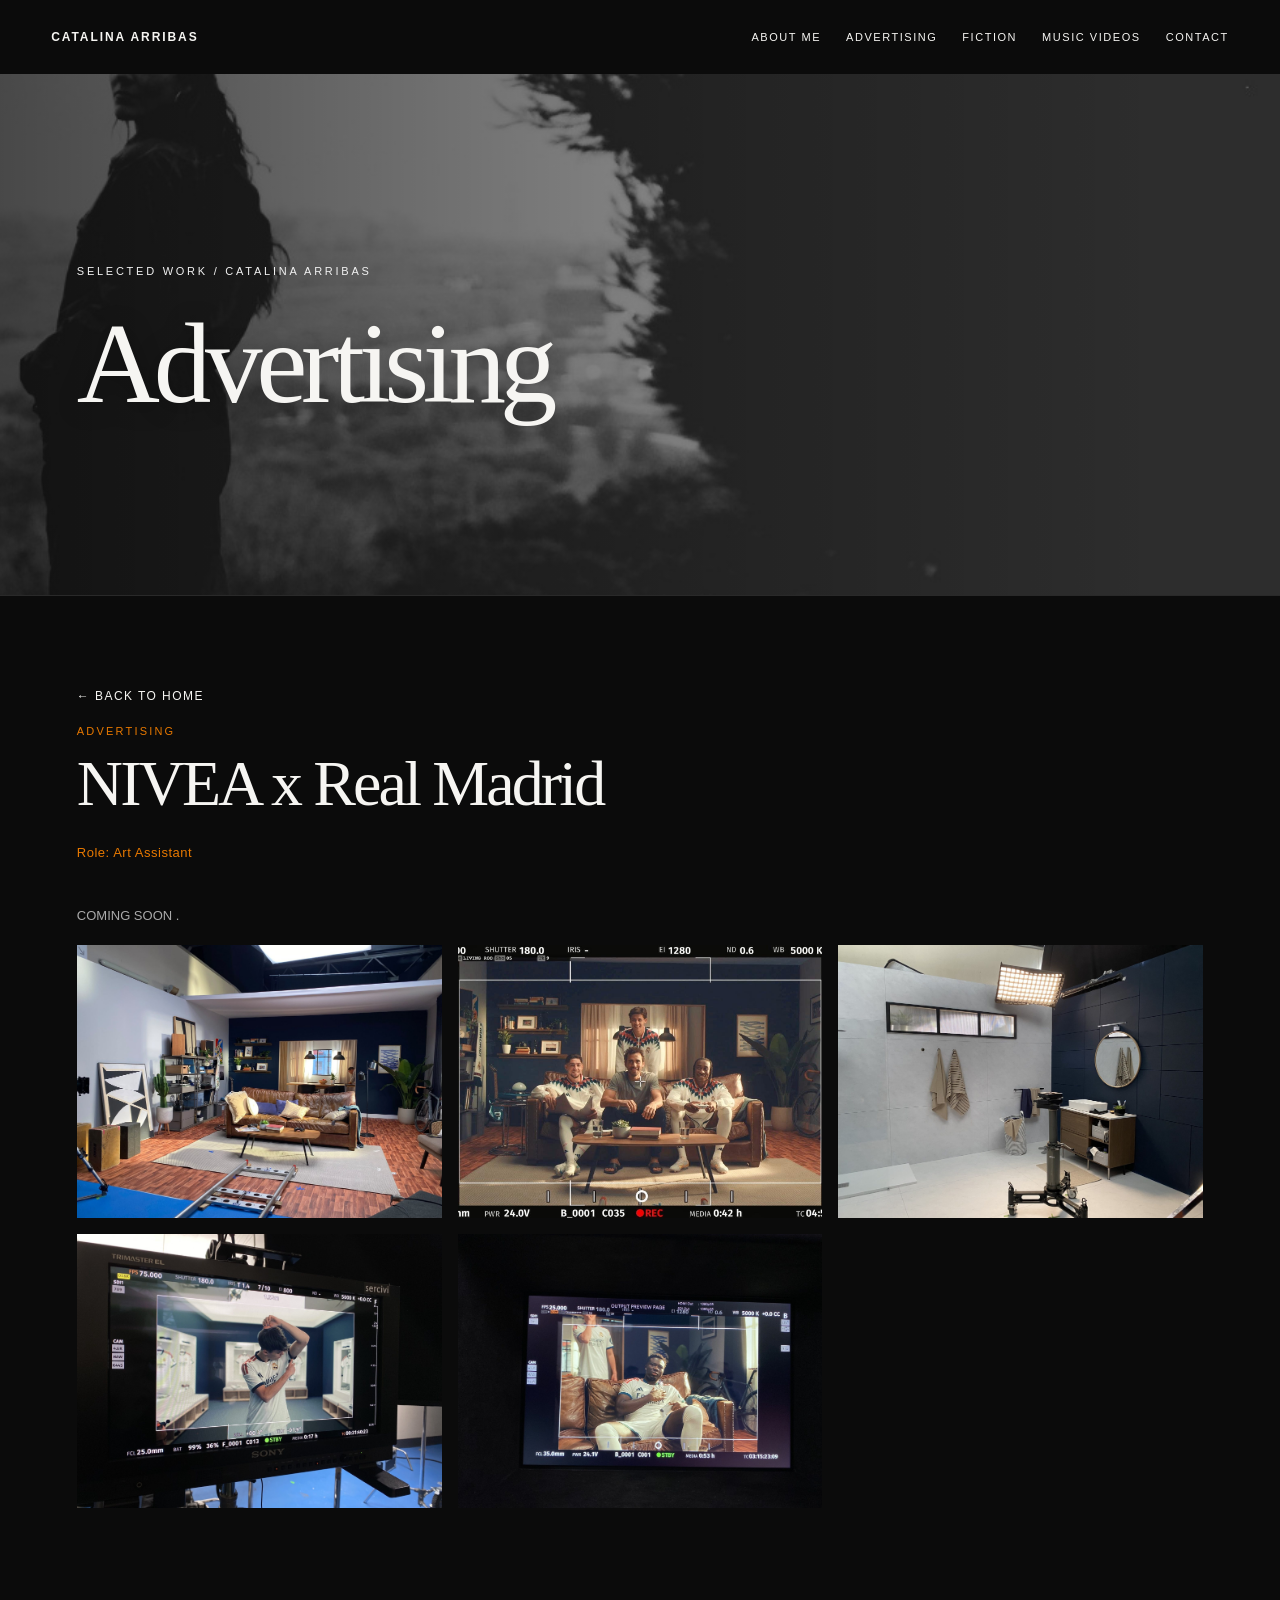
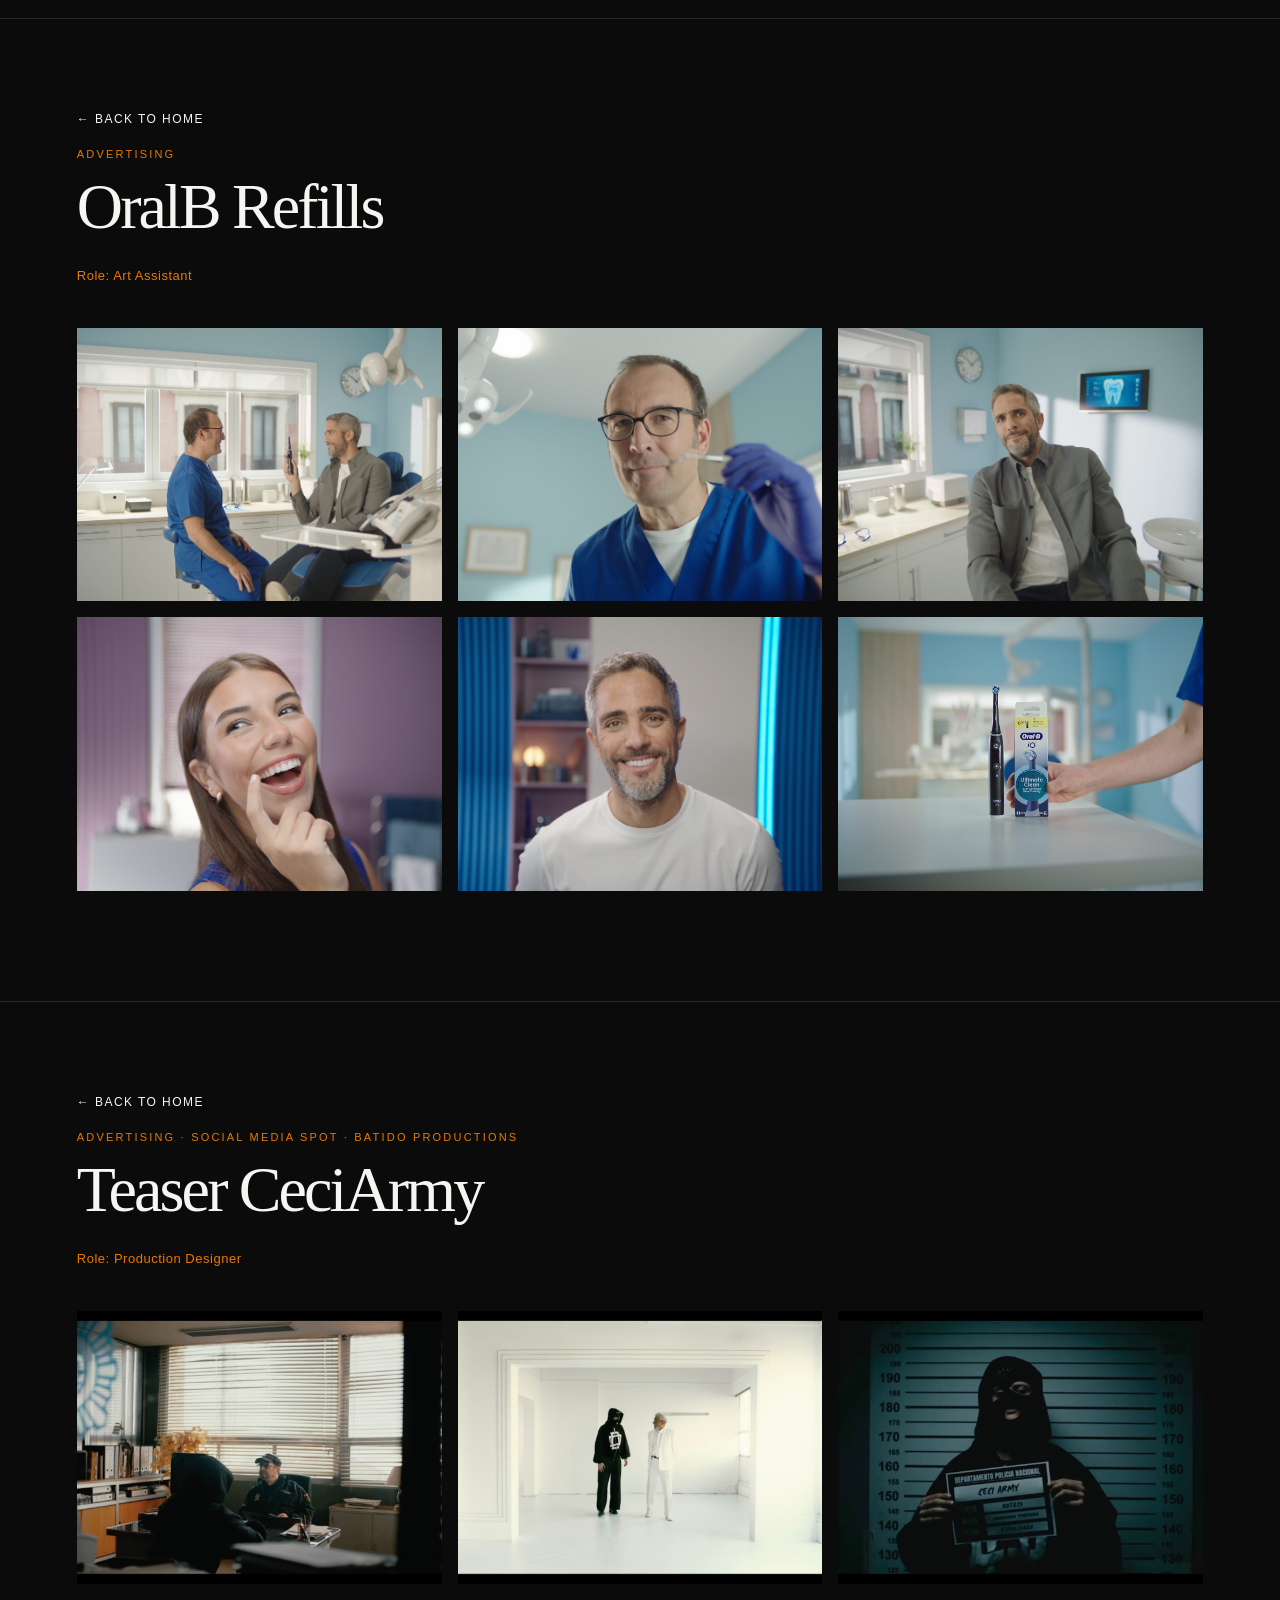
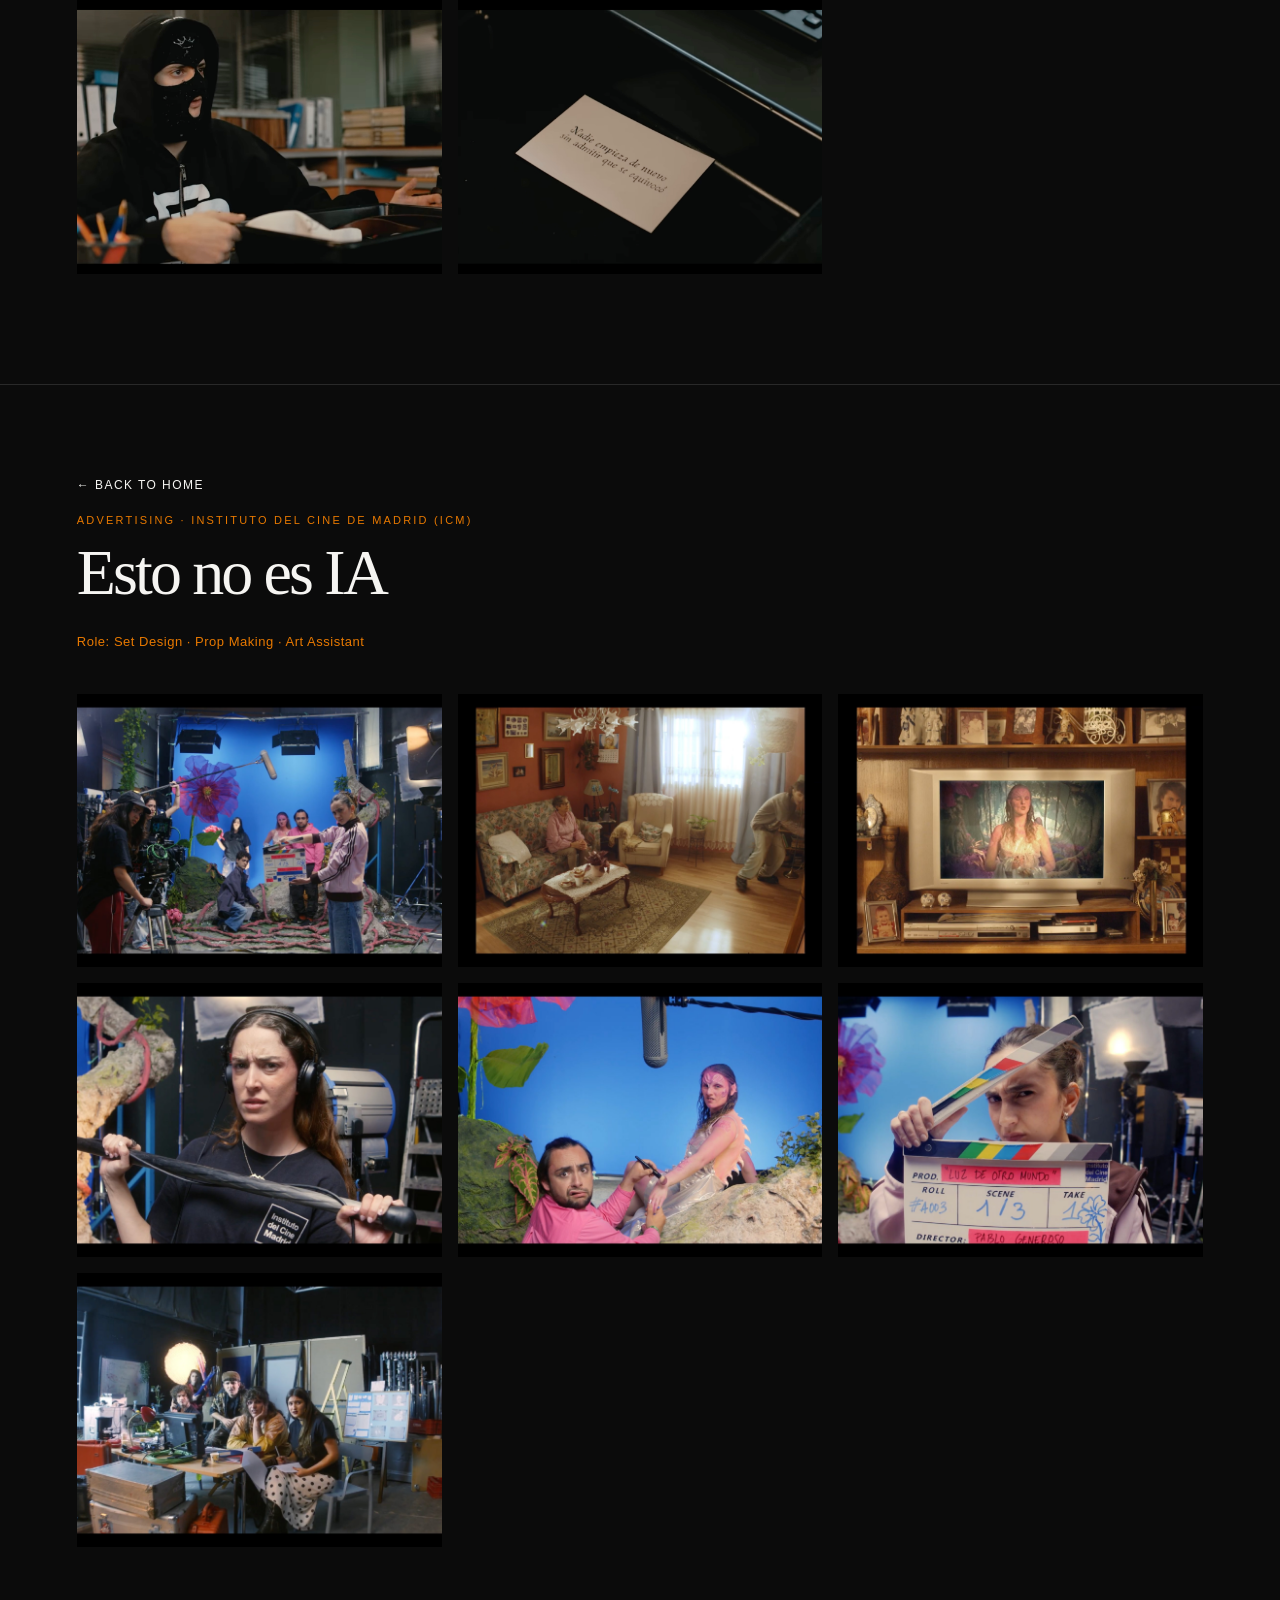
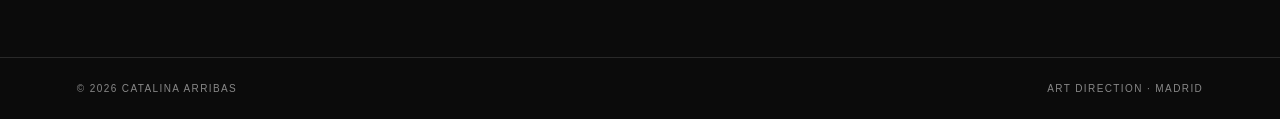
==== commit 0468b8e6: "Update advertising.html" ====
--- a/advertising.html
+++ b/advertising.html
@@ -100,6 +100,37 @@
         font-size: clamp(32px, 8vw, 52px) !important;
     }
 }
+/* GALERIAS: TRES FOTOGRAFIAS POR FILA */
+
+.project-detail .gallery {
+    display: grid !important;
+    grid-template-columns: repeat(3, minmax(0, 1fr)) !important;
+    gap: 16px !important;
+}
+
+.project-detail .gallery figure,
+.project-detail .gallery figure:first-child {
+    grid-column: auto !important;
+    margin: 0 !important;
+}
+
+.project-detail .gallery img,
+.project-detail .gallery figure:first-child img,
+.project-detail .gallery figure:not(:first-child) img {
+    display: block;
+    width: 100% !important;
+    height: auto !important;
+    aspect-ratio: 4 / 3 !important;
+    object-fit: cover !important;
+    max-height: none !important;
+    margin: 0 !important;
+}
+
+@media (max-width: 700px) {
+    .project-detail .gallery {
+        grid-template-columns: 1fr !important;
+    }
+}
 </style><body><header><a class="brand" href="index.html#home">CATALINA ARRIBAS</a><nav aria-label="Main navigation"><a href="index.html#about">About Me</a><a href="advertising.html">Advertising</a><a href="fiction.html">Fiction</a><a href="music-videos.html">Music Videos</a><a href="index.html#contact">Contact</a></nav></header><main><section id="advertising"><span class="eyebrow">Selected work / Catalina Arribas</span><h2>Advertising</h2></section><section class="project-detail" id="nivea-real-madrid"><a class="back-link" href="index.html#advertising">← Back to Home</a><div class="detail-head"><p class="detail-kicker">Advertising</p><h2>NIVEA x Real Madrid</h2><p class="detail-role">Role: Art Assistant</p></div><p class="detail-note">COMING SOON .</p><div class="gallery"><figure><img alt="NIVEA x Real Madrid — image 1" loading="lazy" src="assets/nivea-01.jpg"/></figure><figure><img alt="NIVEA x Real Madrid — image 2" loading="lazy" src="assets/nivea-02.jpg"/></figure><figure><img alt="NIVEA x Real Madrid — image 3" loading="lazy" src="assets/nivea-03.jpg"/></figure><figure><img alt="NIVEA x Real Madrid — image 4" loading="lazy" src="assets/nivea-04.jpg"/></figure><figure><img alt="NIVEA x Real Madrid — image 5" loading="lazy" src="assets/nivea-05.jpg"/></figure></div></section><section class="project-detail" id="oralb-refills"><a class="back-link" href="index.html#advertising">← Back to Home</a><div class="detail-head"><p class="detail-kicker">Advertising</p><h2>OralB Refills</h2><p class="detail-role">Role: Art Assistant</p></div><div class="gallery"><figure><img alt="OralB Refills — image 1" loading="lazy" src="assets/oralb-01.jpg"/></figure><figure><img alt="OralB Refills — image 2" loading="lazy" src="assets/oralb-02.jpg"/></figure><figure><img alt="OralB Refills — image 3" loading="lazy" src="assets/oralb-03.jpg"/></figure><figure><img alt="OralB Refills — image 4" loading="lazy" src="assets/oralb-04.jpg"/></figure><figure><img alt="OralB Refills — image 5" loading="lazy" src="assets/oralb-05.jpg"/></figure><figure><img alt="OralB Refills — image 6" loading="lazy" src="assets/oralb-06.jpg"/></figure></div></section><section class="project-detail" id="ceciarmy"><a class="back-link" href="index.html#advertising">← Back to Home</a><div class="detail-head"><p class="detail-kicker">Advertising · Social Media Spot · Batido Productions</p><h2>Teaser CeciArmy</h2><p class="detail-role">Role: Production Designer</p></div><div class="gallery"><figure><img alt="Teaser CeciArmy still 1" loading="lazy" src="assets/ceciarmy-01.jpg"/></figure><figure><img alt="Teaser CeciArmy still 2" loading="lazy" src="assets/ceciarmy-02.jpg"/></figure><figure><img alt="Teaser CeciArmy still 3" loading="lazy" src="assets/ceciarmy-03.jpg"/></figure><figure><img alt="Teaser CeciArmy still 4" loading="lazy" src="assets/ceciarmy-04.jpg"/></figure><figure><img alt="Teaser CeciArmy still 5" loading="lazy" src="assets/ceciarmy-05.jpg"/></figure></div></section><section class="project-detail" id="esto-no-es-ia"><a class="back-link" href="index.html#advertising">← Back to Home</a><div class="detail-head"><p class="detail-kicker">Advertising · Instituto del Cine de Madrid (ICM)</p><h2>Esto no es IA</h2><p class="detail-role">Role: Set Design · Prop Making · Art Assistant</p></div><div class="gallery"><figure><img alt="Esto no es IA — image 1" loading="lazy" src="assets/icm-01.jpg"/></figure><figure><img alt="Esto no es IA — image 2" loading="lazy" src="assets/icm-02.jpg"/></figure><figure><img alt="Esto no es IA — image 3" loading="lazy" src="assets/icm-03.jpg"/></figure><figure><img alt="Esto no es IA — image 4" loading="lazy" src="assets/icm-04.jpg"/></figure><figure><img alt="Esto no es IA — image 5" loading="lazy" src="assets/icm-05.jpg"/></figure><figure><img alt="Esto no es IA — image 6" loading="lazy" src="assets/icm-06.jpg"/></figure><figure><img alt="Esto no es IA — image 7" loading="lazy" src="assets/icm-07.jpg"/></figure></div></section></main><footer><span>© 2026 Catalina Arribas</span><span>Art Direction · Madrid</span></footer>
 <style>
   .floating-contact {
